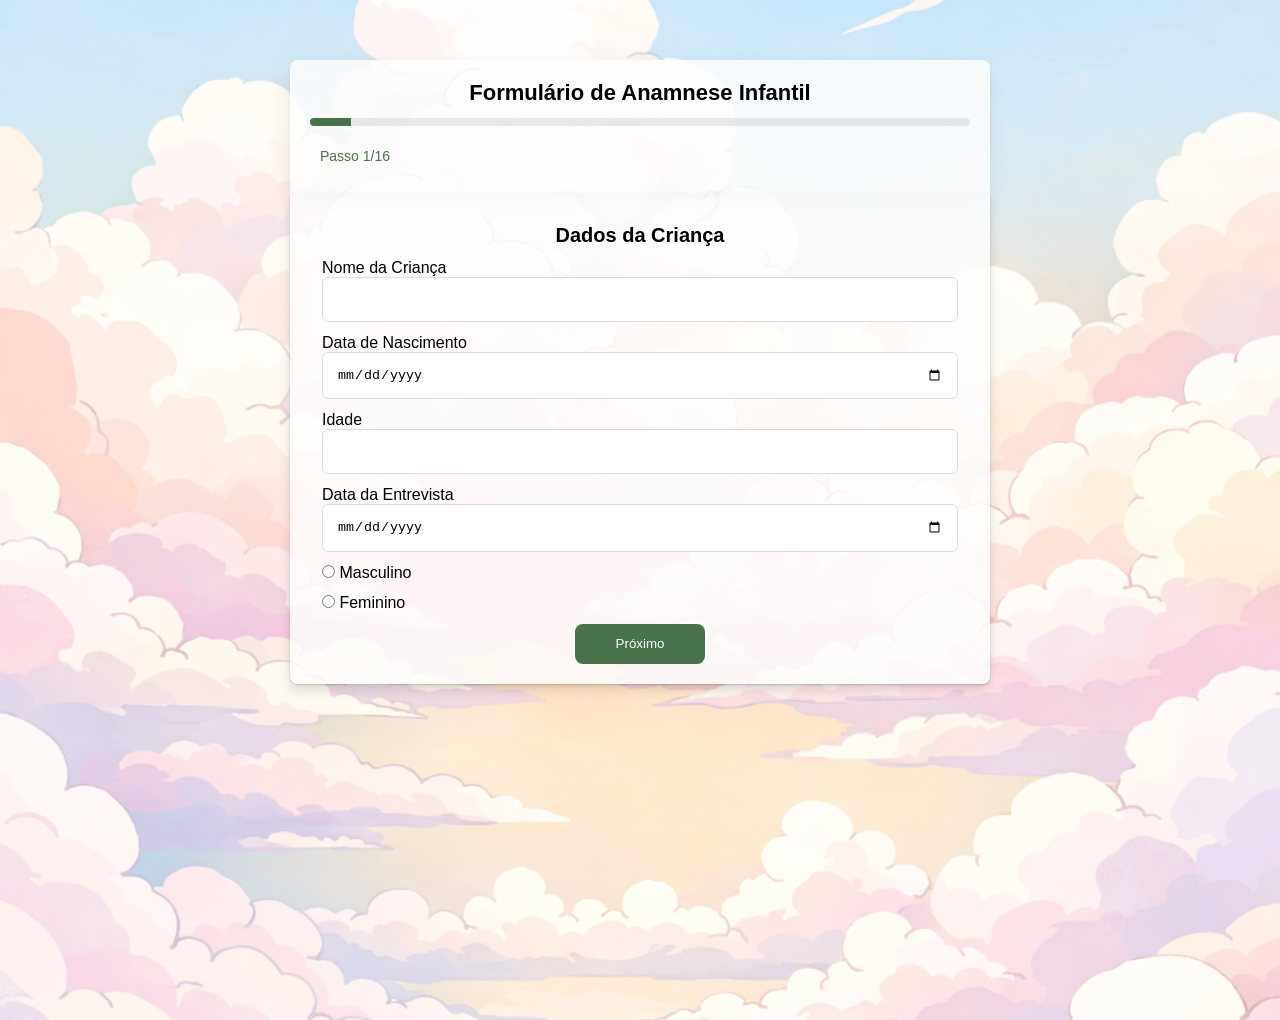
==== index.html @ d4c836ad "Organização conteudo" ====
<!DOCTYPE html>
<html lang="pt-br">
<head>
  <meta charset="UTF-8">
  <meta name="viewport" content="width=device-width, initial-scale=1.0">
  <title>Ficha de Anamnese Infantil</title>
  <link rel="stylesheet" href="style.css">
</head>
<body>

  <main>
      <div class="container-progress">  
        <h1>Formulário de Anamnese Infantil</h1>
        <div class="progress-bar">
          <div class="progress" id="progress"></div>
        </div>

        <p class="progress-text">
          Passo <span id="stepNumber">1</span>/16
        </p>

      </div>

    <form id="formulario" action="" method="post">
      <fieldset class="step active">

        <h2>Dados da Criança</h2>

        <label for="nome_crianca"> Nome da Criança <input type="text" id="nome_crianca" name="nome_crianca" required></label>
        
        <label for="data_nascimento">Data de Nascimento <input type="date" id="data_nascimento" name="data_nascimento" required></label>

        <label for="idade">Idade <input type="number" id="idade" name="idade" min="0" required></label> 
        
        <label for="data_entrevista">Data da Entrevista
        <input type="date" id="data_entrevista" name="data_entrevista">
        </label>

        <label for="masculino"><input type="radio" name="sexo_crianca" id="masculino" value="masculino" required> Masculino</label>

        <label for="feminino"><input type="radio" name="sexo_crianca" id="feminino" value="feminino" required> Feminino</label>

        <div class="buttons step1">
          <button type="button" class="proximo">Próximo</button>
        </div>
       
      </fieldset>

      <fieldset class="step">
        <h2>Dados da Escola</h2>

        <label for="escola">Nome da Escola
        <input type="text" id="escola" name="escola">
        </label>

        <p>Tipo de Escola</p>

        <label for="particular"><input type="radio" id="particular" name="tipo_escola" value="particular"> Particular</label>

        <label for="estadual"><input type="radio" id="estadual" name="tipo_escola" value="estadual"> Estadual</label>

        <label for="municipal"><input type="radio" id="municipal" name="tipo_escola" value="municipal"> Municipal</label>

        <div class="button-step">
          <button type="button" class="voltar">Voltar</button>
          <button type="button" class="proximo">Próximo</button>
        </div>
      </fieldset>

      <fieldset class="step">
        <h2>Dados dos Pais</h2>
        <div class="dados-pais">
          <label for="nome_pai">Nome do Pai
          <input type="text" id="nome_pai" name="nome_pai">
          </label>
          <label for="idade_pai">Idade
          <input type="text" id="idade_pai" name="idade_pai" min="0">
          </label>
          <label for="profissao_pai">Profissão
          <input type="text" id="profissao_pai" name="profissao_pai">
          </label>
        </div >

        <div class="dados-pais">
          <label for="nome_mae">Nome da Mãe
          <input type="text" id="nome_mae" name="nome_mae">
          </label>
          <label for="idade_mae">Idade
          <input type="text" id="idade_mae" name="idade_mae" min="0">
          </label>
          <label for="profissao_mae">Profissão
          <input type="text" id="profissao_mae" name="profissao_mae">
          </label>
        </div> 

        <div class="button-step">
            <button type="button" class="voltar">Voltar</button>
            <button type="button" class="proximo">Próximo</button>
          </div>
      </fieldset>

       <fieldset class="step">
        <h2>Sobre a Criança</h2>
        <p>A criança é?</p>

        <label for="filho_unico"><input type="radio" id="filho_unico" name="crianca" value="filho_unico"> Filho Único </label>

        <label for="primogenito"><input type="radio" id="primogenito" name="crianca" value="primogenito"> Primogênito o</label>

        <label for="segundo_filho"><input type="radio" id="segundo_filho" name="crianca" value="segundo_filho"> 2° Filho</label>

        <label for="terceiro_filho"><input type="radio" id="terceiro_filho" name="crianca" value="terceiro_filho"> 3° Filho</label>

        <label for="gemeo"><input type="radio" name="crianca" id="gemeo" value="gemeo"> Gêmeos</label>

        <p>É Adotado(a)?</p>

        <label for="sim"><input type="radio" id="sim" name="adotado" data-target="sabe_sobre_adocao" value="sim"> Sim</label>  

        <label for="nao"><input type="radio" id="nao" name="adotado"value="nao"> Não</label>

        <div class="ocultar" id="sabe_sobre_adocao">
          <p>A criança sabe sobre a adoção?</p>
          <label><input type="radio" name="sabe_adocao" value="sim"> Sim</label><label><input type="radio" name="sabe_adocao" value="nao"> Não</label>
        </div>

        <p>Possui Irmãos?</p>

        <label for="psim"><input type="radio" id="psim" name="irmaos" value="sim" data-target="detalhes_irmaos"> Sim</label>

        <label for="pnao"><input type="radio" id="pnao" name="irmaos" value="nao"> Não</label>

        <div class="ocultar" id="detalhes_irmaos">
          <p>Dados Irmãos:</p>
          <label> Nome<input type="text" name="nome_irmao"></label>
          <label> Idade<input type="text" name="idade_irmao"></label>
          <label> Escola<input type="text" name="escola_irmao"></label>
          <label> Série<input type="text" name="serie_irmao"></label>

          <label> 
          <p>O irmão(ã) possui dificuldade escolar?</p>            
          <input type="radio" name="dificuldade_escolar_irmao" value="sim"> Sim</label>
          <label><input type="radio" name="dificuldade_escolar_irmao" value="nao"> Não</label>
        </div>

        <p>A Criança mora com quem?</p>
          <label for="so_mae"><input type="radio" name="moradia" id="so_mae" value="so_mae"> Só a mãe</label>
          <label for="so_pai"><input type="radio" name="moradia" id="so_pai" value="so_pai"> Só o pai</label>
          <label for="com_pais"><input type="radio" name="moradia" id="com_pais" value="com_pais"> Com os pais</label>
          <label for="com_avos"><input type="radio" name="moradia" id="com_avos" value="com_avos"> Com avós</label>
          <label for="com_tios"><input type="radio" name="moradia" id="com_tios" value="com-tios"> Com os tios</label>
          <label for="com_outros"><input type="radio" name="moradia" id="com_outros" value="outros"> Outros</label>

          <div class="button-step">
            <button type="button" class="voltar">Voltar</button>
            <button type="button" class="proximo">Próximo</button>
          </div>
       </fieldset>

       <fieldset class="step">
        <h2>Antecedentes Familiares de Doenças Neurológicas e Psiquiátricas</h2>

        <p>Deficiência Mental?</p>
          <label for="mental_sim"><input type="radio" id="mental_sim" name="mental" value="sim" data-target="deficiencia_mental"> Sim</label>

          <label for="mental_nao"><input type="radio" id="mental_nao" name="mental" value="nao"> Não</label>

        <div id="deficiencia_mental" class="ocultar">
          <label> Qual o grau de parentesco?<input type="text" name="descricao_grau_parentesco_mental"></label>

          <label> Essa pessoa reside com a família e qual o contato da criança com este parente?<input type="text" name="descricao_contato_parente_mental"></label>
        </div>

        <p>Doenças Psiquiátricas</p>
          <label for="psique_sim"><input type="radio" id="psique_sim" name="psique" value="sim" data-target="doenca_psiquiatrica"> Sim</label>

          <label for="psique_nao"><input type="radio" id="psique_nao" name="psique" value="nao"> Não</label>

         <div id="doenca_psiquiatrica" class="ocultar">
          <label> Qual o grau de parentesco?<input type="text" name="descricao_grau_parentesco_psiqui"></label>

          <label> Essa pessoa reside com a família e qual o contato da criança com este parente?<input type="text" name="descricao_contato_parente_psiqui"></label>
        </div>

        <p>Doença Neurológica</p>
          <label for="neuro_sim"><input type="radio" id="neuro_sim" name="neuro" value="sim" data-target="doenca_neuro"> Sim</label>

          <label for="neuro_nao"><input type="radio" id="neuro_nao" name="neuro" value="nao"> Não</label>

         <div id="doenca_neuro" class="ocultar">
          <label> Qual o grau de parentesco?<input type="text" name="descricao_grau_parentesco_neuro"></label>

          <label> Essa pessoa reside com a família e qual o contato da criança com este parente?<input type="text" name="descricao_contato_parente_neuro"></label>
        </div>

        <label> Queixas principais:<textarea class="observacoes" name="queixas_principais"></textarea></label>

        <label> Outras queixas:<textarea class="observacoes" name="queixas_secundarias"></textarea></label>

        <div class="button-step">
          <button type="button" class="voltar">Voltar</button>
          <button type="button" class="proximo">Próximo</button>
        </div>
       </fieldset>

       <fieldset class="step">
        <h2>Motivo da Consulta e Encaminhamento</h2>

        <p>Quem percebeu ou identificou o problema?</p>
        <label for="identificar_mae"><input type="radio" name="identificar" id="identificar_mae" value="mae"> A mãe</label>

        <label for="identificar_pai"><input type="radio" name="identificar" id="identificar_pai" value="pai"> O pai</label>

        <label for="identificar_pais"><input type="radio" name="identificar" id="identificar_pais" value="pais"> Os pais</label>

        <label for="identificar_escola"><input type="radio" name="identificar" id="identificar_escola" value="escola"> Escola</label>

        <label for="identificar_professora"><input type="radio" name="identificar" id="identificar_professora" value="professora"> Professora</label>

        <label for="identificar_outros"><input type="radio" name="identificar" id="identificar_outros" value="outros" data-target="identificar_problema"> Outros</label>

        <div id="identificar_problema" class="ocultar">
          <label> Quem foi essa pessoa?<input type="text" name="descricao_outros_identificou"></label>
        </div>

        <p>Quem encaminhou a criança?</p>
        <label for="encaminhar_mae"><input type="radio" name="encaminhar" id="encaminhar_mae" value="mae"> A mãe</label>

        <label for="encaminhar_pai"><input type="radio" name="encaminhar" id="encaminhar_pai" value="encaminhar_pai"> O pai</label>

        <label for="encaminhar_pais"><input type="radio" name="encaminhar" id="encaminhar_pais" value="encaminhar_pais"> Os pais</label>

        <label for="encaminhar_escola"><input type="radio" name="encaminhar" id="encaminhar_escola" value="encaminhar_escola"> Escola</label>

        <label for="encaminhar_professora"><input type="radio" name="encaminhar" id="encaminhar_professora" value="professora"> Professora</label>

        <label for="encaminhar_outros"><input type="radio" name="encaminhar" id="encaminhar_outros" value="outros" data-target="encaminhar_problema"> Outros</label>

        <div id="encaminhar_problema" class="ocultar">
          <label> Quem foi essa pessoa?<input type="text" name="descricao_outros_encaminhar"></label>
        </div>

        <label for="queixas">Descreva as queixas: <textarea class="observacoes" name="queixas" id="queixas"></textarea></label>

        <div class="button-step">
          <button type="button" class="voltar">Voltar</button>
          <button type="button" class="proximo">Próximo</button>
        </div>
        
       </fieldset>

       <fieldset class="step">
        <h2>Histórico Gestacional e Perinatal</h2>
        <p>A Gestação foi?</p>
        <label for="planejada"><input type="radio" name="gestacao" id="planejada" value="planejada"> Planejada</label>

        <label for="indesejada"><input type="radio" name="gestacao" id="indesejada" value="indesejada" data-target="problema_gestacao_indesejada"> Indesejada</label>

        <div id="problema_gestacao_indesejada" class="ocultar">
          <label> Especifique:<input type="text" name="descricao_problema_mental"></label>
        </div>

        <label for="intercorrencia"><input type="radio" name="gestacao" id="intercorrencia" value="intercorrencia"> Sem Intercorrência</label>

        <label for="ordem_fisica"><input type="radio" name="gestacao" id="ordem_fisica" value="ordem_fisica" data-target="problema_gestacao_ordem_fisica"> Problemas de Ordem Física</label>

        <div id="problema_gestacao_ordem_fisica" class="ocultar">
          <label> Especifique:<input type="text" name="descricao_problema_fisica"></label>
        </div>

        <label for="ordem_mental"><input type="radio" name="gestacao" id="ordem_mental" value="ordem_mental" data-target="problema_gestacao_ordem_mental"> Problemas de Ordem Mental</label>

        <div id="problema_gestacao_ordem_mental" class="ocultar">
          <label> Especifique:<input type="text" name="descricao_problema_mental"></label>
        </div>


        <p>Como foi a saúde da mãe durante a gestação?</p>
        <label for="saude_boa"><input type="radio" name="saude_mae" id="saude_boa" value="boa"> Boa</label>

        <label for="saude_regular"><input type="radio" name="saude_mae" id="saude_regular" value="regular"> Regular com Problemas Comuns</label>

        <label for="saude_pessima"><input type="radio" name="saude_mae" id="saude_pessima" value="pessima"> Péssima</label>

        <label for="observacao_gestacao">Fale sobre:</label>
        <textarea name="observacao_gestacao" id="observacao_gestacao"></textarea>
        

        <label for="medicacoes_gestacao">Medicações e exames feitos na gravidez:</label>
        <textarea name="medicacoes_gestacao" id="medicacoes_gestacao"></textarea>

        <p>Nascimento:</p>
        <label for="atermo"><input type="radio" name="tipo_nascimento" id="atermo" value="atermo"> A Termo</label>

        <label for="prematuro"><input type="radio" name="tipo_nascimento" id="prematuro" value="prematuro"> Prematuro</label>

        <label for="meses">Quantos meses de gestação?
        <input type="text" name="meses" id="meses">
        </label>
        
        <p>Como foi o Parto?</p>
        <label for="parto_cesaria"><input type="radio" name="parto" id="parto_cesaria" value="cesaria"> Cesária</label>

        <label for="parto_normal"><input type="radio" name="parto" id="parto_normal" value="normal"> Normal</label>

        <label for="parto_prematuro"><input type="radio" name="parto" id="parto_prematuro" value="prematuro"> Prematuro</label>

        <p> O parto teve intercorrências?</p>
        <label><input type="radio" name="intercorrencia_parto" value="sim" data-target="descricao_intercorrencia"> Sim</label>
        <label><input type="radio" name="intercorrencia_parto" value="nao"> Não</label>

        <div id="descricao_intercorrencia" class="ocultar">
          <label for="detalhe">Explique:</label>
          <textarea id="detalhe"></textarea>
        </div>

        <div class="button-step">
          <button type="button" class="voltar">Voltar</button>
          <button type="button" class="proximo">Próximo</button>
        </div>
       </fieldset>

       <fieldset class="step">
        <h2>Desenvolvimento da Linguagem e Psicomotor</h2>
        <p>Com que idade a criança falou às:</p>
        <label for="palavras">Primeiras palavras:
        <input type="text" name="palvras" id="palavras">
        </label>

        <label for="frases">Primeiras frases:
        <input type="text" name="frases" id="frases">
        </label>

        <p>Teve dificuldades na aquisição da fala?</p>

        <label for="fala_sim"><input type="radio" name="dificuldae_fala" id="fala_sim" value="sim" data-target="descricao_dificuldade_fala"> Sim</label>

        <label for="fala_nao"><input type="radio" name="dificuldae_fala" id="fala_nao" value="nao"> Não</label>

        <div id="descricao_dificuldade_fala" class="ocultar">
          <label for="trocas_palavras">Quais foram as trocas?</label>
          <textarea name="trocas_palavras" id="trocas_palavras"></textarea>
        </div>

        <p>Com que idade a criança:</p>

        <label for="engatinhou">Engatinhou:
        <input type="text" name="engatinhou" id="engatinhou">
        </label>

        <label for="andou"> Andou:
        <input type="text" name="andou" id="andou">
        </label>

        <label for="bicicleta"> Andou de bicicleta:
        <input type="text" name="bicicleta" id="bicicleta">
        </label>

        <h2>Controle Urinário Noturno</h2>
        <label>Com que idade a criança teve controle da enurese(urinar na roupa/cama)? <input type="text" name="idade_controle_enurese" id="idade_controle_enurese"></label>

        <p>A criança já permaneceu seca durante a noite por 6 meses consecutivos?</p>
        <label>
          <input type="radio" name="controle_noturno" value="sim"> Sim
        </label>

        <label>
          <input type="radio" name="controle_noturno" value="nao"> Não
        </label>

        <h2>Classificação do quadro</h2>
        <label for="enurese_primaria"><input type="radio" name="enurese" id="enurese_primaria" value="enurese_primaria"> Enurese primária (nunca houve controle noturno prolongado)
       
        </label>

        <label for="enurese_secundaria">
        <input type="radio" name="enurese" id="enurese_secundaria" data-target="fatores_associados" id="enurese_secundaria"> Enurese secundária (houve controle por pelo menos 6 meses e voltou a ocorrer)
        </label>

        <div id="fatores_associados" class="ocultar">
          <label for="motivo_enurese">Houve algum evento ou mudança significativa antes do início do quadro?</label>
          <textarea id="motivo_enurese" name="motivo_enurese"></textarea>
        </div>

         <h2>Controle Intestinal</h2>
        <label>Com que idade a criança teve controle da encoprese(sujar a roupa com fezes)? <input type="text" name="idade_controle_enurese" id="idade_controle_enurese"></label>

        <p>A criança já manteve controle intestinal por 6 meses consecutivos?</p>
        <label>
          <input type="radio" name="controle_encoprese" value="sim"> Sim
        </label>

        <label>
          <input type="radio" name="controle_encoprese" value="nao"> Não
        </label>

        <h2>Classificação do quadro</h2>
        <label for="encoprese_primaria"><input type="radio" name="encoprese" id="encoprese_primaria" value="encoprese_primaria"> Encoprese primária (nunca houve controle noturno prolongado)
       
        </label>

        <label for="encoprese_secundaria">
        <input type="radio" name="encoprese" id="encoprese_secundaria" data-target="fatores_associados_encoprese" value="encoprese_secundaria"> Encoprese secundária (houve controle por pelo menos 6 meses e voltou a ocorrer)
        </label>

        <div id="fatores_associados_encoprese" class="ocultar">
          <label for="motivo_encoprese">Houve algum evento ou mudança significativa antes do início do quadro?</label>
          <textarea id="motivo_encoprese" name="motivo_encoprese"></textarea>
        </div>


        <p>Qual mão usa para comer?</p>
        <label for="direita"><input type="radio" name="mao_comer" value="direita" id="direita"> Direita</label>
        <label for="esquerda"><input type="radio" name="mao_comer" value="esquerda" id="esquerda"> Esquerda</label>

        <p>Qual pé utiliza para chutar?</p>
        <label for="pe_direito"><input type="radio" name="pe_chutar" value="pe_direito" id="pe_direito"> Direito</label>
        <label for="pe_esquerdo"><input type="radio" name="pe_chutar" value="pe_esquerdo" id="pe_esquerdo"> Esquerdo</label>

        <p>Se veste sozinho?</p>
        <label for="vestir_sim"><input type="radio" id="vestir_sim" name="vestir" value="sim"> Sim</label>

        <label for="vestir_nao"><input type="radio" id="vestir_nao" name="vestir" value="nao" data-target="dificuldade_vestir"> Não</label>

        <div id="dificuldade_vestir" class="ocultar">
          <label for="motivo_vestir">Explique:</label>
          <textarea name="motivo_vestir" id="motivo_vestir"></textarea>
        </div>

        <p>Toma banho sozinho?</p>

        <label for="banho_sim"><input type="radio" name="banho" id="banho_sim" value="sim"> Sim</label>

        <label for="banho_nao"><input type="radio" name="banho" id="banho_nao" value="nao" data-target="tomar_banho"> Não</label>

         <div id="tomar_banho" class="ocultar">
          <label for="descricao_ajuda_banho">Explique:</label>
          <textarea name="descricao_ajuda_banho" id="descricao_ajuda_banho"></textarea>
        </div>

        <p>Quando se fere pede ajuda?</p>

        <label for="ferimento_sim"><input type="radio" name="ferimento" id="ferimento_sim" value="sim"> Sim</label>

        <label for="ferimento_nao"><input type="radio" name="ferimento" id="ferimento_nao" value="nao" data-target="fere_pede_ajuda"> Não</label>

         <div id="fere_pede_ajuda" class="ocultar">
          <label for="descricao_ajuda_ferimento">Explique:</label>
          <textarea name="descricao_ajuda_ferimento" id="descricao_ajuda_ferimento"></textarea>
        </div>
      
        <p>Quando está com fome pede ajuda?</p>

        <label for="fome_sim"><input type="radio" name="fome" id="fome_sim" value="sim"> Sim</label>

        <label for="fome_nao"><input type="radio" name="fome" id="fome_nao" value="nao" data-target="fome_pede_ajuda"> Não</label>

        <div id="fome_pede_ajuda" class="ocultar">
          <label for="descricao_ajuda_comer">Explique:</label>
          <textarea name="descricao_ajuda_comer" id="descricao_ajuda_comer"></textarea>
        </div>

        <p>Quando quer algo pede ajuda?</p>

        <label for="ajuda_sim"><input type="radio" name="ajuda" id="ajuda_sim" value="sim"> Sim</label>

        <label for="ajuda_nao"><input type="radio" name="ajuda" id="ajuda_nao" value="nao" data-target="pede_ajuda_algo"> Não</label>

        <div id="pede_ajuda_algo" class="ocultar">
          <label for="descricao_ajuda_algo">Explique:</label>
          <textarea name="descricao_ajuda_algo" id="descricao_ajuda_algo"></textarea>
        </div>

        <div class="button-step">
            <button type="button" class="voltar">Voltar</button>
            <button type="button" class="proximo">Próximo</button>
          </div>
        </fieldset>

        <fieldset class="step">
        <h2>Hábitos alimentares</h2>
        <p>A criança tem horários  para se alimentar</p>
        <label for="hora_sim"><input type="radio" name="hora_alimentar" id="hora_sim" value="sim"> Sim</label>

        <label for="hora_nao"><input type="radio" name="hora_alimentar" id="hora_nao" value="nao"> Não</label>
        
        <p>A criança respeita os horários ?</p>
        <label for="respeita_sim"><input type="radio" name="respeita_hora" id="respeita_sim" value="sim"> Sim</label>

        <label for="respeita_nao"><input type="radio" name="respeita_hora" id="respeita_nao" value="nao"> Não</label>

        <p>A criança faz as refeições  junto com outros familiares?</p>
        <label for="junto_sim"><input type="radio" name="junto_familia" id="junto_sim" value="sim"> Sim</label>

        <label for="junto__nao"><input type="radio" name="junto_familia" id="junto__nao" value="nao"> Não</label>

        <p>A criança recusa-se a comer?</p>
        <label for="comer_sim"><input type="radio" name="comer" id="comer_sim" value="sim"> Sim</label>

        <label for="comer_nao"><input type="radio" name="comer" id="comer_nao" value="nao"> Não</label>

        <p>Como é a alimentação da criança?</p>
        <label><input type="radio" name="alimentacao_crianca" value="otima"> Ótima, come bem</label>
        <label><input type="radio" name="alimentacao_crianca" value="boa"> Boa</label>
        <label><input type="radio" name="alimentacao_crianca" value="regular"> Regular</label>
        <label><input type="radio" name="alimentacao_crianca" value="pessima"> Péssima</label>

        <p>Quem oferece a comida à criança?</p>
        <label for="oferece_mae"><input type="radio" name="oferece_comida" id="oferece_mae" value="mae"> Mãe</label>

        <label for="oferece_pai"><input type="radio" name="oferece_comida" id="oferece_pai" value="pai"> Pai</label>

        <label for="oferece_irmao"><input type="radio" name="oferece_comida" id="oferece_irmao" value="irmao"> Irmão</label>

        <label for="ofere_outros"><input type="radio" name="oferece_comida" id="ofere_outros" value="outros"> Outros</label>

        <div id="preferencias_alimentares">
          <label for="preferencias">Quais são suas preferêcias alimentares:</label>
          <textarea class="observacoes" name="preferencias" id="preferencias"></textarea>
        </div>

        <p>A criança está com dificuldades em relação ao peso?</p>

        <label for="peso_sim"><input type="radio" name="peso" id="peso_sim" value="sim" data-target="peso_carcteristicas"> Sim</label>

        <label for="peso_nao"><input type="radio" name="peso" id="peso_nao" value="nao"> Não</label>

        <div id="peso_carcteristicas" class="ocultar">
          <label for="caracteristicas">Diga se o peso está acima  ou abaixo:</label>
          <textarea name="caracteristicas" id="caracteristicas"></textarea>
        </div>

        <div class="button-step">
          <button type="button" class="voltar">Voltar</button>
          <button type="button" class="proximo">Próximo</button>
        </div>
        </fieldset>

        <fieldset class="step">
          <h2>Sono da Criança</h2>
            <p>A criança dorme sozinha?</p>
            <label for="dorme_sim"><input type="radio" name="dorme" id="dorme_sim" value="sim"> Sim</label>

            <label for="dorme_nao"><input type="radio" name="dorme" id="dorme_nao" value="nao"> Não</label>

            <label for="dorme_irmaos"><input type="radio" name="dorme" id="dorme_irmaos" value="irmaos"> Com irmãos</label>

            <label for="dorme_pais"><input type="radio" name="dorme" id="dorme_pais" value="pais"> Com os pais</label>

            <label for="dorme_mae"><input type="radio" name="dorme" id="dorme_mae" value="mae"> Com a mãe</label>

            <label for="dorme_outros"><input type="radio" name="dorme" id="dorme_outros" value="outros" data-target="dorme_com_outros"> Com outros</label>

            <div id="dorme_com_outros" class="ocultar">
              <label for="dorme_outro">Com quem?<input type="text" name="dorme_outro" id="dorme_outro"></input></label>
              
            </div>

            <p>A criança tem o próprio quarto?</p>
            <label for="quarto_sim"><input type="radio" name="quarto" id="quarto_sim" value="sim"> Sim</label>

            <label for="quarto_nao"><input type="radio" name="quarto" id="quarto_nao" value="nao"> Não</label>

            <p>Dorme com outros irmãos?</p>
            
            <label for="irmao_sim"><input type="radio" name="dorme_com_irmao" id="irmao_sim" value="sim"> Sim</label>

            <label for="irmao_nao"><input type="radio" name="dorme_com_irmao" id="irmao_nao" value="nao"> Não</label>

            <p>A criança se levanta durante a noite e vai para o quarto dos pais?</p>
            <label for="dorme_pais_sim"><input type="radio" name="dorme_pais" id="dorme_pais_sim" value="sim" data-target="descriacao_mudanca_quarto"> Sim</label>

            <label for="dorme_pais_nao"><input type="radio" name="dorme_pais" id="dorme_pais_nao" value="nao"> Não</label>

            <div id="descriacao_mudanca_quarto" class="ocultar">
              <label for="atitude_pais"> Qual a atitude dos pais?</label>
              <textarea name="atitude_pais" id="atitude_pais"></textarea>
            </div>

            <p>A criança tem pesadelos?</p>
            <label for="pesadelo_sim"><input type="radio" name="pesadelo" id="pesadelo_sim" value="sim" data-target="descricao_pesadelos"> Sim</label>

            <label for="pesadelo_nao"><input type="radio" name="pesadelo" id="pesadelo_nao" value="nao"> Não</label>

            <div id="descrica_pesadelos" class="ocultar">
            <label for="pesadelo"> Qual a atitude dos pais?</label>
            <textarea name="pesadelo" id="pesadelo"></textarea>
            </div>

        
            <div id="descricao_pesadelos" class="ocultar">
              <p>Qual a frequência que tem pesadelos?</p>

              <label for="frequencia_as_vezes"><input type="radio" name="frequencia" id="frequencia_as_vezes" value="sim"> As vezes</label>

              <label for="frequencia_sempre"><input type="radio" name="frequencia" id="frequencia_sempre" value="nao"> Frequentemente</label>

              <div>
                <label for="atitude_freque"> Qual a atitude dos pais?</label>
                <textarea name="atitude_freque" id="atitude_freque"></textarea>
              </div>

              <div>
                <label for="tema"> Qual o tema mais frequente do pesadelo?</label>
                <textarea name="tema" id="tema"></textarea>
              </div>
            </div>

            <p>Qual a qualidade de sono da criança?</p>
            <label for="qualidade_sono_pessimo"><input type="radio" name="qualidade_sono" id="qualidade_sono_pessimo" value="pessimo"> Péssimo</label>

            <label for="qualidade_sono_regular"><input type="radio" name="qualidade_sono" id="qualidade_sono_regular" value="regular"> Regular</label>

            <label for="qualidade_sono_bom"><input type="radio" name="qualidade_sono" id="qualidade_sono_bom" value="bom"> Bom</label>

            <label for="qualidade_sono_otimo"><input type="radio" name="qualidade_sono" id="qualidade_sono_otimo" value="otimo"> Ótimo</label>

            <p>Selecione as características que melhor descrevem o sono da criança:</p>
            <label for="acorda_olheiras"><input type="checkbox" name="descricao_sono_crianca[]" id="acorda_olheiras"> Acorda com olheiras, irritada, não quer levantar</label>

            <label for="dificuldade_sono"><input type="checkbox" name="descricao_sono_crianca[]" id="dificuldade_sono"> Tem dificuldade para conciliar sono</label>

            <label for="sono_regular"><input type="checkbox" name="descricao_sono_crianca[]" id="sono_regular"> Regular, dorme rapidamente, mas levanta-se ou agita-se muito rápido durante a noite</label>

            <label for="dificuldade_conciliar_sono"><input type="checkbox" name="descricao_sono_crianca[]" id="dificuldade_conciliar_sono"> Tem dificuldade para conciliar sono, mas depois dorme rapidamente</label>

            <label for="facilidade_sono"><input type="checkbox" name="descricao_sono_crianca[]" id="facilidade_sono"> Dorme sempre pesadamente</label>

            <div class="button-step">
              <button type="button" class="voltar">Voltar</button>
              <button type="button" class="proximo">Próximo</button>
            </div>
        </fieldset>

        <fieldset class="step">
          <h2>Saúde Geral</h2>
          <p>Qual a saúde geral da criança atualmente?</p>
            <label for="saude-atual_otimo"><input type="radio" name="saude-atual" id="saude-atual_otimo" value="otimo"> Ótimo</label>

            <label for="saude-atual_bom"><input type="radio" name="saude-atual" id="saude-atual_bom" value="bom"> Bom</label>

            <label for="saude-atual_regular"><input type="radio" name="saude-atual" id="saude-atual_regular" value="regular"> Regular</label>

            <label for="saude-atual_pessimo"><input type="radio" name="saude-atual" id="saude-atual_pessimo" value="pessimo"> Péssimo</label>             

            <div class="detalhes_doencas">
              <div class="doencas_importantes">
                <label for="doenca_importante_medicamentos">Doença importante registrada e uso de medicamentos:</label>
                <textarea name="doenca_importante_medicamentos" id="doenca_importante_medicamentos"></textarea>
              </div>

               <div class="doencas_importantes">
                 <p>Medicações usadas atualmente?</p>
                 <label for="medicacoes_sim"><input type="radio" name="medicacoes" id="medicacoes_sim" value="sim" data-target="medicacoes_atuais"> Sim</label>
                 <label for="medicacoes_nao"><input type="radio" name="medicacoes" id="medicacoes_nao" value="nao"> Não</label>
                 
                <div id="medicacoes_atuais" class="ocultar">
                  <label for="medicamentos_atuais">Quais?</label>
                  <textarea name="medicamentos_atuais" id="medicamentos_atuais"></textarea></div>
                </div>
                             
                  <label for="doenca_crinca">Como a criança enfrentou os problemas de saúde?
                  <input type="text" name="doenca_crinca" id="doenca_crinca">
                  </label>
    
                  <label for="doenca_pais">Como os pais enfrentaram os problemas de saúde?
                  <input type="text" name="doenca_pais" id="doenca_pais">
                  </label>
               </div>

              <p>Alguma cirurgia importante?</p>              
              <label for="cirurgia_sim"><input type="radio" name="cirurgia" id="cirurgia_sim" value="sim" data-target="descricao_cirurgia"> Sim</label>

              <label for="cirurgia_nao"><input type="radio" name="cirurgia" id="cirurgia_nao" value="nao"> Não</label>

               <div id="descricao_cirurgia" class="ocultar">
                <label for="descricao_cirurgia">Que tipo de cirurgia e com que idade ocorreu?</label>
                <textarea name="descricao_cirurgia" id="descricao_cirurgia"></textarea>
               </div>

              <p>Já teve convulsões?</p>
              <label for="convulsoes_sim"><input type="radio" name="convulsoes" id="convulsoes_sim" value="sim" data-target="detalhes_convulsao"> Sim</label>

              <label for="convulsoes_nao"><input type="radio" name="convulsoes" id="convulsoes_nao" value="nao"> Não</label>
             
              <div id="detalhes_convulsao" class="ocultar">
                <label for="descricao_convulsao">Quando?</label>
                <textarea name="descricao_convulsao" id="descricao_convulsao"></textarea>
              </div>

              <p>Já teve desmaios?</p>           
              <label for="desmaios_sim"> <input type="radio" name="desmaios" id="desmaios_sim" value="sim" data-target="detalhes_desmaio"> Sim</label>

              
              <label for="desmaios_nao"><input type="radio" name="desmaios" id="desmaios_nao" value="nao"> Não</label>
              
              <div id="detalhes_desmaio" class="ocultar">
                <label for="descricao_desmaio">Quando?</label>
                <textarea name="descricao_desmaio" id="descricao_desmaio"></textarea>
              </div>
             
              <p>Já ficou em coma por algum motivo?</p>
              <label for="ficar_coma_sim"><input type="radio" name="ficar_coma" id="ficar_coma_sim" value="sim" data-target="detalhes_coma"> Sim</label>

              
              <label for="ficar_coma_nao"><input type="radio" name="ficar_coma" id="ficar_coma_nao" value="nao"> Não</label>
              
              <div id="detalhes_coma" class="ocultar">
                <label for="descricao_coma">Quando e quanto tempo?</label>
                <textarea name="descricao_coma" id="descricao_coma"></textarea>
              </div>

              <div class="button-step">
                <button type="button" class="voltar">Voltar</button>
                <button type="button" class="proximo">Próximo</button>
              </div>
        </fieldset>

        <fieldset class="step">
          <h2>Quais tipos de tratamento de que a criança já necessitou ou necessita?</h2>

          <p>Fonoaudiologia?</p>
          <label><input type="radio" name="fonaudiologa" value="sim" data-target="detalhes_fono"> Sim</label>

          <label><input type="radio" name="fonaudiologa" value="nao"> Não</label>

          <div id="detalhes_fono" class="ocultar">
            <label for="motivo_fono">Qual motivo?
            <input type="text" name="motivo_fono">
            </label>

            <label for="tratamento_fono">Quanto tempo de tratamento?
            <input type="text" name="tratamento_fono">
            </label>

            <label for="nome_fono">Qual o nome da profissional?
            <input type="text" name="nome_fono" id="nome_fono">
            </label>

            <p>Houve melhora?</p>
            <label><input type="radio" name="melhora_fono" value="sim"> Sim</label>

           <label><input type="radio" name="melhora_fono" value="nao"> Não</label>

            <label><input type="radio" name="melhora_fono" value="regular"> Regular</label>
          </div>

          <p>Terapia ocupacional??</p>
          <label><input type="radio" name="terapia_ocupa" value="sim" data-target="detalhes_terapeuta_ocupacional"> Sim</label>

          <label><input type="radio" name="terapia_ocupa" value="nao"> Não</label>

          <div id="detalhes_terapeuta_ocupacional" class="ocultar">
            <label for="motivo_terapeuta_ocupacional">Qual motivo?
            <input type="text" name="motivo_terapeuta_ocupacional">
            </label>

            <label for="tratamento_terapeuta_ocupacional">Quanto tempo de tratamento?
            <input type="text" name="tratamento_terapeuta_ocupacional">
            </label>

            <label for="nome_terapeuta_ocupacional">Qual o nome da profissional?
            <input type="text" name="nome_terapeuta_ocupacional">
            </label>

            <p>Houve melhora?</p>
            <label><input type="radio" name="melhora_terapeuta_ocupacional" value="sim"> Sim</label>

           <label><input type="radio" name="melhora_terapeuta_ocupacional" value="nao"> Não</label>

            <label><input type="radio" name="melhora_terapeuta_ocupacional" value="regular"> Regular</label>
          </div>

          <p>Fisioterapia?</p>
          <label><input type="radio" name="fisioterapia" value="sim" data-target="detalhes_fisio"> Sim</label>

          <label><input type="radio" name="fisioterapia" value="nao"> Não</label>

          <div id="detalhes_fisio" class="ocultar">
            <label>Qual motivo?
            <input type="text" name="motivo_fisio">
            </label>

            <label>Quanto tempo de tratamento?
            <input type="text" name="tratamento_fisio">
            </label>

            <label>Qual o nome da profissional?
            <input type="text" name="nome_fisio">
            </label>

            <p>Houve melhora?</p>
            <label><input type="radio" name="melhora_fisio"> Sim</label>

           <label><input type="radio" name="melhora_fisio"> Não</label>

            <label><input type="radio" name="melhora_fisio"> Regular</label>
          </div>

          <p>Psicoterapia?</p>
          <label for="psicoterapia_sim"><input type="radio" name="psicoterapia" id="psicoterapia_sim" value="sim" data-target="detalhes_psico"> Sim</label>

          <label for="psicoterapia_nao"><input type="radio" name="psicoterapia" id="psicoterapia_nao" value="nao"> Não</label>

          <div id="detalhes_psico" class="ocultar">
            <label for="motivo_psico">Qual motivo?
            <input type="text" name="motivo_psico" id="motivo_psico">
            </label>

            <label for="tratamento_psico">Quanto tempo de tratamento?
            <input type="text" name="tratamento_psico" id="tratamento_psico">
            </label>

            <label for="nome_psico">Qual o nome da profissional?
            <input type="text" name="nome_psico" id="nome_psico">
            </label>

            <p>Houve melhora?</p>
            <label for="melhora_psico_sim"><input type="radio" name="melhora_psico" id="melhora_psico_sim"> Sim</label>

           <label for="melhora_psico_nao"><input type="radio" name="melhora_psico" id="melhora_psico_nao"> Não</label>

            <label for="melhora_psico_regular"><input type="radio" name="melhora_psico" id="melhora_psico_regular"> Regular</label>
          </div>

          <p>Psicopedagoga?</p>
          <label for="psicopedagoga_sim"><input type="radio" name="psicopedagoga" id="psicopedagoga_sim" value="sim" data-target="detalhes_psico_pedagoga"> Sim</label>

          <label for="psicopedagoga_nao"><input type="radio" name="psicopedagoga" id="psicopedagoga_nao" value="nao"> Não</label>

          <div id="detalhes_psico_pedagoga" class="ocultar">
            <label for="motivo_psico_pedago">Qual motivo?
            <input type="text" name="motivo_psico_pedago" id="motivo_psico_pedago">
            </label>

            <label for="tratamento_psico_pedago">Quanto tempo de tratamento?
            <input type="text" name="tratamento_psico_pedago" id="tratamento_psico_pedago">
            </label>

            <label for="nome_psico_pedago">Qual o nome da profissional?
            <input type="text" name="nome_psico_pedago" id="nome_psico_pedago">
            </label>

            <p>Houve melhora?</p>
            <label for="melhora_psico_pedago_sim"><input type="radio" name="melhora_psico_pedago" id="melhora_psico_pedago_sim"> Sim</label>

           <label for="melhora_psico_pedago_nao"><input type="radio" name="melhora_psico_pedago" id="melhora_psico_pedago_nao"> Não</label>

            <label for="melhora_psico_pedago_regular"><input type="radio" name="melhora_psico_pedago" id="melhora_psico_pedago_regular"> Regular</label>
          </div>

          <p>Psiquiatra?</p>
          <label for="psiquiatra_sim"><input type="radio" name="psiquiatra" id="psiquiatra_sim" value="sim" data-target="detalhes_psiqui"> Sim</label>

          <label for="psiquiatra_nao"><input type="radio" name="psiquiatra" id="psiquiatra_nao" value="nao"> Não</label>

          <div id="detalhes_psiqui" class="ocultar">
            <label for="motivo_psiqui">Qual motivo?
            <input type="text" name="motivo_psiqui" id="motivo_psiqui">
            </label>

            <label for="tratamento_psiqui">Quanto tempo de tratamento?
            <input type="text" name="tratamento_psiqui" id="tratamento_psiqui">
            </label>

            <label for="nome_psiqui">Qual o nome da profissional?
            <input type="text" name="nome_psiqui" id="nome_psiqui">
            </label>

            <p>Houve melhora?</p>
            <label for="melhora_psiqui_sim"><input type="radio" name="melhora_psiqui" id="melhora_psiqui_sim"> Sim</label>

           <label for="melhora_psiqui_nao"><input type="radio" name="melhora_psiqui" id="melhora_psiqui_nao"> Não</label>

            <label for="melhora_psiqui_regular"><input type="radio" name="melhora_psiqui" id="melhora_psiqui_regular"> Regular</label>
          </div>

          <p>Outros?</p>
          <label for="outros_tratamentos_sim"><input type="radio" name="outros_tratamentos" id="outros_tratamentos_sim" value="sim" data-target="detalhes_outros"> Sim</label>

          <label for="outros_tratamentos_nao"><input type="radio" name="outros_tratamentos" id="outros_tratamentos_nao" value="nao"> Não</label>

          <div id="detalhes_outros" class="ocultar">
            <label for="motivo_outros">Qual motivo?
            <input type="text" name="motivo_outros" id="motivo_outros">
            </label>

            <label for="tratamento_outros">Quanto tempo de tratamento?
            <input type="text" name="tratamento_outros" id="tratamento_outros">
            </label>

            <label for="nome_outros">Qual o nome da profissional?
              <input type="text" name="nome_outros" id="nome_outros">
              </label>

            <p>Houve melhora?</p>
            <label for="melhora_outros_sim"><input type="radio" name="melhora_outros" id="melhora_outros_sim"> Sim</label>

           <label for="melhora_outros_nao"><input type="radio" name="melhora_outros" id="melhora_outros_nao"> Não</label>

            <label for="melhora_outros_regular"><input type="radio" name="melhora_outros" id="melhora_outros_regular"> Regular</label>
          </div>

          <div class="button-step">
            <button type="button" class="voltar">Voltar</button>
            <button type="button" class="proximo">Próximo</button>
          </div>
        </fieldset>

        <fieldset class="step">
          <h2>Vida Acadêmica da Criança</h2>
          <P>Com quantos anos a criança iniciou a vida escolar?</P>         
            <label for="1_anos"><input type="radio" name="inicio_escola" id="1_anos" value="1_ano"> 1 ano</label>
            <label for="2_anos"><input type="radio" name="inicio_escola" id="2_anos" value="2_anos"> 2 anos</label>
            <label for="3_anos"><input type="radio" name="inicio_escola" id="3_anos" value="3_anos"> 3 anos</label>
            <label for="4_anos"><input type="radio" name="inicio_escola" id="4_anos" value="4_anos"> 4 anos</label>
            <label for="5_anos"><input type="radio" name="inicio_escola" id="5_anos" value="5_anos"> 5 anos</label>
            <label for="6_anos"><input type="radio" name="inicio_escola" id="6_anos" value="6_anos"> 6 anos</label>
            <label for="7_anos"><input type="radio" name="inicio_escola" id="7_anos" value="7_anos"> 7 anos</label>
            <label for="outra_idade"><input type="radio" name="inicio_escola" id="outra_idade" value="outra_idade"> Outra idade</label>

            <p>A criança cursou?</p>
              <label for="maternal">
                <input type="checkbox" name="series[]" id="maternal" value="maternal" data-target="detalhes_maternal">
                Maternal
              </label>
              </div>

              <div id="detalhes_maternal" class="ocultar">
                <label for="onde_maternal">Qual escola?
                  <input type="text" name="onde_maternal" id="onde_maternal">
                </label>
              </div>

              <label for="jardim_I">
                <input type="checkbox" name="series[]" id="jardim_I" value="jardim_I" data-target="detalhes_jardim_I">
                Jardim I
              </label>

              <div id="detalhes_jardim_I" class="ocultar">
                <label for="onde_jardimI">Qual escola?
                  <input type="text" name="onde_jardimI" id="onde_jardimI">
                </label>
              </div>

              <label for="jardim_II">
                <input type="checkbox" name="series[]" id="jardim_II" value="jardim_II" data-target="detalhes_jardim_II">
                Jardim II
              </label>

              <div id="detalhes_jardim_II" class="ocultar">
                <label for="ondejardimII">Qual escola?
                  <input type="text" name="ondejardimII" id="ondejardimII">
                </label>
              </div>

              <label for="jardim_III">
                <input type="checkbox" name="series[]" id="jardim_III" value="jardim_III" data-target="detalhes_jardim_III">
                Jardim III
              </label>

              <div id="detalhes_jardim_III" class="ocultar">
                <label for="onde_jardimIII">Qual escola?
                  <input type="text" name="onde_jardimIII" id="onde_jardimIII">
                </label>
              </div>

              <label for="pre_escola">
                <input type="checkbox" name="series[]" id="pre_escola" value="pre_escola" data-target="detalhes_pre_escola">
                Pré escola
              </label>

              <div id="detalhes_pre_escola" class="ocultar">
                <label for="onde_preescola">Qual escola?
                  <input type="text" name="onde_preescola" id="onde_preescola">
                </label>
              </div>

              <label for="primeira_serie">
                <input type="checkbox" name="series[]" id="primeira_serie" value="primeira_serie" data-target="detalhes_primeira_serie">
                1ª série
              </label>

              <div id="detalhes_primeira_serie" class="ocultar">
                <label for="onde_primeiraSerie">Qual escola?
                  <input type="text" name="onde_primeiraSerie" id="onde_primeiraSerie">
                </label>
              </div>

              <label for="segunda_serie">
                <input type="checkbox" name="series[]" id="segunda_serie" value="segunda_serie" data-target="detalhes_segunda_serie">
                2ª série
              </label>

              <div id="detalhes_segunda_serie" class="ocultar">
                <label for="onde_segundaSerie">Qual escola?
                  <input type="text" name="onde_segundaSerie" id="onde_segundaSerie">
                </label>
              </div>

              <label for="terceira_serie">
                <input type="checkbox" name="series[]" id="terceira_serie" value="terceira_serie" data-target="detalhes_terceira_serie">
                3ª série
              </label>

              <div id="detalhes_terceira_serie" class="ocultar">
                <label for="onde_terceiraSerie">Qual escola?
                  <input type="text" name="onde_terceiraSerie" id="onde_terceiraSerie">
                </label>
              </div>

              <label for="quarta_serie">
                <input type="checkbox" name="series[]" id="quarta_serie" value="quarta_serie" data-target="detalhes_quarta_serie">
                4ª série
              </label>

              <div id="detalhes_quarta_serie" class="ocultar">
                <label for="onde_quartaSerie">Qual escola?
                  <input type="text" name="onde_quartaSerie" id="onde_quartaSerie">
                </label>
              </div>

              <label for="quinta_serie">
                <input type="checkbox" name="series[]" id="quinta_serie" value="quinta_serie" data-target="detalhes_quinta_serie">
                5ª série
              </label>

              <div id="detalhes_quinta_serie" class="ocultar">
                <label for="onde_quintaSerie">Qual escola?
                  <input type="text" name="onde_quintaSerie" id="onde_quintaSerie">
                </label>
              </div>

              <label for="sexta_serie">
                <input type="checkbox" name="series[]" id="sexta_serie" value="sexta_serie" data-target="detalhes_sexta_serie">
                6ª série
              </label>

              <div id="detalhes_sexta_serie" class="ocultar">
                <label for="onde_sextaSerie">Qual escola?
                  <input type="text" name="onde_sextaSerie" id="onde_sextaSerie">
                </label>
              </div>
          <p>Já reprovou?</p>
          <label for="reprovou_sim"><input type="radio" name="reprovou" id="reprovou_sim"> Sim</label>

          <label for="reprovou_nao"><input type="radio" name="reprovou" id="reprovou_nao"> Não</label>

          <div id="detalhes_reprovacao" class="ocultar">
            <label for="quando_reprovou">Quais séries reprovou?
            <input type="text" name="quando_reprovou" id="quando_reprovou">
            </label>
            <label for="motivos_reprovou">Quais motivos da reprovação?
            <input type="text" name="motivos_reprovou" id="motivos_reprovou">
            </label>
            <label for="reacao_crianca">Qual a reação da criança?
            <input type="text" name="reacao_crianca" id="reacao_crianca">
            </label>
            <label for="reacao_pais">Qual a reação dos pais?
            <input type="text" name="reacao_pais" id="reacao_pais">
            </label>
          </div>

          <p>Qual o tipo de dificuldae da criança?</p>
          <label><input type="radio" name="dificuldade_escolar" value="leitura"> Leitura</label>
          <label><input type="radio" name="dificuldade_escolar" value="escrita"> Escrita</label>
          <label><input type="radio" name="dificuldade_escolar" value="matematica"> Matemática</label>
          <label><input type="radio" name="dificuldade_escolar" value="outras"> Outros</label>

          <p>Quais matérias a criança tem dificuldade?</p>
            <label><input type="checkbox" name="difi_matematia" id="difi_matematia" value="matematica"> Matemática</label>
            <label><input type="checkbox" name="difi_portugues" id="difi_portugues" value="portugues"> Português</label>
            <label><input type="checkbox" name="difi_ciencias" id="difi_ciencias" value="ciencias"> Ciências</label>
            <label><input type="checkbox" name="difi_historia" id="difi_historia" value="historia"> História</label>
            <label><input type="checkbox" name="difi_geografia" id="difi_geografia" value="geografia"> Geografia</label>
            <label><input type="checkbox" name="difi_ingles" id="difi_ingles" value="ingles">Inglês</label>
            <label><input type="checkbox" name="difi_outra_lingua" id="difi_outa_lingua" value="outra_lingua"> Outra língua</label>
            <label><input type="checkbox" name="difi_outra" id="difi_outra" value="outra"> Outra matéria</label>
            
          <div id="difi_outro" style="display: none;">
            <label for="detalhes_difi">Diga qual: <textarea name="detalhes_desmaio" id="detalhes_difi"></textarea></label>
          </div>

          <p>A criança sempre apresentou dificuldade ou passou a apresentar dificuldade na escola recentemente?</p>
      
          <label><input type="radio" name="apresentar_difi" value="sempre"> Sempre</label>
          <label><input type="radio" name="apresentar_difi" value="recentemente"> Recentemente</label>

           <div id="detalhes_difi_escolar">
            <p>Qundo a criança passou a apresentar dificuldade?</p>
            <label><input type="radio" name="aprsentou_difi" value="I_serie"> 1ª série</label>

            <label><input type="radio" name="aprsentou_difi" value="II_serie"> 2ª série</label>

            <label><input type="radio" name="aprsentou_difi" value="III_serie"> 3ª série</label>

            <label><input type="radio" name="aprsentou_difi" value="IV_serie"> 4ª série</label>

            <label><input type="radio" name="aprsentou_difi" value="IV_serie"> 5ª série</label>

            <label><input type="radio" name="aprsentou_difi" value="VI_serie"> 6ª série</label>
           </div>

           <p>Quais os motivos que possivelmente desencadearam a dificuldade?</p>
           <span>Problemas emocionais:</span>
           <label><input type="checkbox" name="perda" value="perda"> Perda de alguém próximo</label>
           <label><input type="checkbox" name="morte" value="morte"> Morte de alguém próximo</label>
           <label><input type="checkbox" name="nascimento_irmao" value="nascimento_irmao"> Nascimento de um irmão</label>
           <label><input type="checkbox" name="depressao" value="depressao"> Depressão</label>
           <label><input type="checkbox" name="ansiedade" value="ansiedade"> Ansiedade</label>
           <label><input type="checkbox" name="outro_emocao" value="outro_emocao" data-target="detalhe_emocao"> Outros</label>

           <div id="detalhe_emocao" class="ocultar">
            <label for="outra_emocao"> Que outras emoções?<input type="text" name="outra_emocao" id="outra_emocao"></label>
           </div>

           <span>Outros problemas:</span>

           <label><input type="checkbox" name="mudanca_escola" value="mudou_escola"> Mudou de escola</label>
           <label><input type="checkbox" name="mudanca_professor" value="mudou_professor"> Mudou de professor
          </label>
          <label><input type="checkbox" name="mudanca_cidade" value="mudou_cidade"> Mudou de cidade</label>
          <label><input type="checkbox" name="mudanca_casa" value="mudou_casa"> Mudou de casa</label>
          <label><input type="checkbox" name="mudanca_bairro" value="mudou_casa"> Mudou de bairro</label>
          <label><input type="checkbox" name="outro_problema" value="outros_problemas" data-target="detalhe_problema"> Outros</label>
           <div id="detalhe_problema" class="ocultar">
            <label for="outra_problema"> Que outros problemas?<input type="text" name="outra_problema" id="outra_problema"></label>
           </div>

           <p>Como é a letra da criança?</p>
           <label><input type="radio" name="letra_pessima"> Péssima</label><label><input type="radio" name="letra_regular"> Regular</label><label><input type="radio" name="letra_boa"> Boa</label>

           <p>A letra da criança apresenta:</p>
           <p>Trocas de letras (substitui uma letra por outra ao escrever uma palavra)?</p>
           <label><input type="radio" name="trocas_letras" value="sim" data-target="detalhes_letras"> Sim</label>

            <label><input type="radio" name="trocas_letras" value="nao"> Não</label>

           <div id="detalhes_letras" class="ocultar">
            <label for="letras">Quais?<input type="text" name="letras" id="letras"></label>
          </div>

          <p>Omissões (deixa de escrever letras ou sílabas que deveriam estar na palavra)?</p>
          <label><input type="radio" name="omissao_letra" value="sim" data-target="detalhes_omissoes"> Sim</label>
          <label><input type="radio" name="omissao_letra" value="nao"> Não</label>
   
          <div id="detalhes_omissoes" class="ocultar">
            <label>Quais?<input type="text" name="omissoes" id="omissoes"></label>
          </div>

          <p>Aglutinações (junta palavras que deveriam estar separadas)?</p>
          <label><input type="radio" name="aglutinacao_letra" value="sim" data-target="detalhes_aglutinacoes"> Sim</label>
          <label><input type="radio" name="aglutinacao_letra" value="nao"> Não</label>
  
          <div id="detalhes_aglutinacoes" class="ocultar">
            <label>Quais?<input type="text" name="aglutinacoes" id="aglutinacoes"></label>
          </div>
          
          <p>Escrita em espelho (escreve letras, números ou palavras invertidos)?</p>
          <label><input type="radio" name="escrita_espelho" value="sim" data-target="detalhes_escrita_espelho"> Sim</label>
          <label><input type="radio" name="escrita_espelho" value="nao"> Não</label>
      
          <div id="detalhes_escrita_espelho" class="ocultar">
            <label>Quais?<input type="text" name="espelhos" id="espelhos"></label>
          </div>

          <div class="button-step">
            <button type="button" class="voltar">Voltar</button>
            <button type="button" class="proximo">Próximo</button>
          </div>
        </fieldset>

        <fieldset class="step">
          <h2>Dinâmica Familiar</h2>
          <p>Qual o principal cuidador da criança?</p>
          <label><input type="radio" name="cuidador_principal" value="mae"> Mãe</label>
          <label><input type="radio" name="cuidador_principal" value="pai"> Pai</label>
          <label><input type="radio" name="cuidador_principal" value="irmao"> Irmão</label>
          <label><input type="radio" name="cuidador_principal" value="empregada"> Empregada</label>
          <label><input type="radio" name="cuidador_principal" value="outro"> Outro</label>

          <label> Com quem a criança se relaciona melhor?<input type="text" name="relacao_crianca_melhor"></label>

          <label> Com quem a criança tem o relacionamento mais problemático?<input type="text" name="relacao_crianca_pior"></label>

          <label> Qual o motivo? <input type="text" name="motivo_relacao" id="motivo_relacao"></label>

          <p>Os pais tem o hábito de brincar com a criança?</p>
          <label><input type="radio" name="brincar_crianca" data-target="vezes_brincadas_semana"> Sim</label>
          <label><input type="radio" name="brincar_crianca"> Não</label>

          <div id="vezes_brincadas_semana">
            <p>Quantas vezes por semana?</p>
            <label><input type="radio" name="vezes" value="uma"> Uma vez</label>
            <label><input type="radio" name="vezes" value="duas"> Duas vezes</label>
            <label><input type="radio" name="vezes" value="tres"> Três vezes ou mais</label>
            <label><input type="radio" name="vezes" value="diariamente"> Todos os dias</label>
          </div>

          <p>Quem brinca mais com a criança?</p>
          <label><input type="radio" name="quem_brinca" value="mae_brinca"> Mãe</label>
          <label><input type="radio" name="quem_brinca" value="pai_brinca"> Pai</label>
          <label><input type="radio" name="quem_brinca" value="os_dois_brinca"> Os dois</label>
          <label><input type="radio" name="quem_brinca" value="irmaos"> Irmãos</label>

          <label>Que tipo de brincadeiras?<input type="text" name="brincadeiras"></label>

          <p>Os irmãos brincam com a criança?</p>
          <label><input type="radio" name="irmao_brinca" value="irmao_brinca_sim" data-target="detalhes_brincadeiras"> Sim</label>
          <label><input type="radio" name="irmao_brinca" value="irmao_brinca_nao"> Não</label>

          <div id="detalhes_brincadeiras" class="ocultar">
            <label> Que tipos de brincadeiras?<input type="text" name="descricao_brincadeira"></label>
          </div>

          <p>Outra pessoa da casa brinca com a criança?</p>
          <label><input type="radio" name="outros_brinca" value="outros_brinca_sim" data-target="detalhes_brincadeiras_outros"> Sim</label>
          <label><input type="radio" name="outros_brinca" value="outros_brinca_nao"> Não</label>

          <div id="detalhes_brincadeiras_outros" class="ocultar">
            <label> Que tipos de brincadeiras?<input type="text" name="descricao_brincadeira_outros"></label>
          </div>

          <p>Quem acompanha intimamente a vida acadêmica da criança</p>
          <label><input type="radio" name="vida_academica" value="mae_acompanha"> Mãe</label>
          <label><input type="radio" name="vida_academica" value="pai_acompanha"> Pai</label>
          <label><input type="radio" name="vida_academica" value="irmao_acompanha"> Irmão</label>
          <label><input type="radio" name="vida_academica" value="empregada_acompanha"> Empregada</label>
          <label><input type="radio" name="vida_academica" value="outro_acompanha"> Outros</label>

          <p>Quem vai as reuniões escolares?</p>
          <label><input type="radio" name="reuniao_escolar" value="mae_vai_reuniao"> Mãe</label>
          <label><input type="radio" name="reuniao_escolar" value="pai_vai_reuniao"> Pai</label>
          <label><input type="radio" name="reuniao_escolar" value="irmao_vai_reuniao"> Irmão</label>
          <label><input type="radio" name="reuniao_escolar" value="empregada_vai_reuniao"> Empregada</label>
          <label><input type="radio" name="reuniao_escolar" value="outro_vai_reuniao"> Outros</label>

          <p>Com quem a criança faz a tarefa da escola?</p>
          <label><input type="radio" name="tarefa_escolar" value="sozinha_tarefa"> Sozinha</label>
          <label><input type="radio" name="tarefa_escolar" value="mae_tarefa"> Com a mãe</label>
          <label><input type="radio" name="tarefa_escolar" value="pai_tarefa"> Com o pai</label>
          <label><input type="radio" name="tarefa_escolar" value="irmao_tarefa"> Irmã(o) mais velho</label>
          <label><input type="radio" name="tarefa_escolar" value="empregada_tarefa"> Com a empregada</label>
          <label><input type="radio" name="tarefa_escolar" value="professora_tarefa"> Professora particular</label>
          <label><input type="radio" name="tarefa_escolar" value="outro_tarefa"> Outro</label>

          <label> Qual é o comportamento da criança na hora da tarefa?<input type="text" name="comportamento_tarefa"></label>

          <p>Como a criança cuida do material escolar?</p>
          <label><input type="radio" name="cuidado_material" value="muito_cuidado"> Muito cuidado</label>
          <label><input type="radio" name="cuidado_material" value="cuidado_regular"> Cuidado regular</label>
          <label><input type="radio" name="cuidado_material" value="pessimo_cuidado"> Péssimo cuidado</label>

          <p> A famìlia possui o hábito de sair juntos?</p>
          <label><input type="radio" name="habito_sair" value="habito_sim" data-target="opcoes_lugares"> Sim</label><label><input type="radio" name="habito_sair" value="habito_nao"> Não</label>

          <div id="opcoes_lugares" class="ocultar">
            <p>Quais tipos de passeios?</p>
            <label><input type="checkbox" name="lugares_visitados[]" value="parque_circo">Ir ao parque ou circo
            </label>
            <label><input type="checkbox" name="lugares_visitados[]" value="shopping">Ir ao shopping
            </label>
            <label> <input type="checkbox" name="lugares_visitados[]" value="cinema">Ir ao cinema
            </label>
            <label><input type="checkbox" name="lugares_visitados[]" value="viagens">Viagens
            </label>
            <label><input type="checkbox" name="lugares_visitados[]" value="parentes">Visitar parentes
            </label>
            <label><input type="checkbox" name="lugares_visitados[]" value="amigos">Visitar amigos
            </label>
            <label><input type="checkbox" name="lugares_visitados[]" value="igreja">Ir à igreja
            </label>
            <label><input type="checkbox" name="lugares_visitados[]" value="festas_amigos_pais">Ir a festas de amigos dos pais
            </label>
            <label><input type="checkbox" name="lugares_visitados[]" value="festas_infantis">Ir a festas infantis
            </label>
            <label><input type="checkbox" name="lugares_visitados[]" value="outros" data-target="detalhes_outros_lugares">Outros
            </label>
          </div>

          <p>Os pais tem amigos ou contato com outros casais que possuem crianças?</p>
          <label><input type="radio" name="contato_crianca" value="contato_crianca_sim"> Sim</label>
          <label><input type="radio" name="contato_crianca" value="contato_crianca_nao"> Não</label>

          <p>Os pais conhecem os pais dos amigos dos seus filhoa?</p>
          <label><input type="radio" name="contato_crianca_pais_amigos" value="contato_sim"> Sim</label>
          <label><input type="radio" name="contato_crianca_pais_amigos" value="contato_nao"> Não</label>

          <p>Os pais tem dúvidas a cerca da educação dos seus filhos</p>
          <label><input type="radio" name="duvida_educacao" value="duvida_sim" data-target="duvida_educacao_filho"> Sim</label>
          <label><input type="radio" name="duvida_educacao" value="duvida_nao"> Não</label>

          <div id="duvida_educacao_filho" class="ocultar">
            <label> Quais essas dúvidas?<input type="text" name="descricao_duvida"></label>
          </div>

          <p>Com quem os pais se aconselham a cerca da educação dos seus filhos?</p>
            <label>
              <input type="checkbox" name="orientacao_parental[]" value="avos">
              Com os próprios pais (avós da criança)
            </label>
            <label>
              <input type="checkbox" name="orientacao_parental[]" value="parentes_proximos">
              Com parentes próximos
            </label>
            <label>
              <input type="checkbox" name="orientacao_parental[]" value="amigos_sem_filhos">
              Com amigos que não possuem crianças
            </label>
            <label>
              <input type="checkbox" name="orientacao_parental[]" value="amigos_com_filhos">
              Com amigos que possuem crianças
            </label>
            <label>
              <input type="checkbox" name="orientacao_parental[]" value="especialistas">
              Com especialistas (psicólogo, psicopedagogo, médicos, etc.)
            </label>
            <label>
              <input type="checkbox" name="orientacao_parental[]" value="outros" data-target="detalhes_conselho">
              Outras pessoas
            </label>
          <div id="detalhes_conselho" class="ocultar">
            <label> Quais essas outras pessoas?<input type="text" name="descricao_outros"></label>
          </div>

          <div class="button-step">
            <button type="button" class="voltar">Voltar</button>
            <button type="button" class="proximo">Próximo</button>
          </div>
        </fieldset>

        <fieldset class="step">
          <h2>Personalidade Criança</h2>
         
          <p>A criança é distraída?</p>
            <label><input type="radio" name="distraida" value="frequentemente"> Frequentemente</label>
            <label><input type="radio" name="distraida" value="as_vezes"> Às vezes</label>
            <label><input type="radio" name="distraida" value="raramente"> Raramente</label>
            <label><input type="radio" name="distraida" value="nunca"> Nunca</label>


            <p>Perde seus brinquedos e objetos?</p>
            <label><input type="radio" name="perde_itens" value="frequentemente"> Frequentemente</label>
            <label><input type="radio" name="perde_itens" value="as_vezes"> Às vezes</label>
            <label><input type="radio" name="perde_itens" value="raramente"> Raramente</label>
            <label><input type="radio" name="perde_itens" value="nunca"> Nunca</label>

            <p>A criança é obediente?</p>
            <label><input type="radio" name="obediencia" value="frequentemente"> Frequentemente</label>
            <label><input type="radio" name="obediencia" value="as_vezes" data-target="detalhes_obediencia"> Às vezes</label>
            <label><input type="radio" name="obediencia" value="raramente" data-target="detalhes_obediencia"> Raramente</label>
            <label><input type="radio" name="obediencia" value="nunca" data-target="detalhes_obediencia"> Nunca</label>

            <div id="detalhes_obediencia" class="ocultar">
              <label>
                Com quem?
                <input type="text" name="descricao_desobediencia">
              </label>

              <label>
                Qual a atitude dos pais?
                <input type="text" name="descricao_atitude_pais">
              </label>
            </div>


            <p>A criança respeita limites e aceita regras?</p>
            <label><input type="radio" name="limites" value="frequentemente"> Frequentemente</label>
            <label><input type="radio" name="limites" value="as_vezes" data-target="detalhes_limites"> Às vezes</label>
            <label><input type="radio" name="limites" value="raramente" data-target="detalhes_limites"> Raramente</label>
            <label><input type="radio" name="limites" value="nunca" data-target="detalhes_limites"> Nunca</label>

            <div id="detalhes_limites" class="ocultar">
              <label>
                Qual a atitude dos pais?
                <input type="text" name="descricao_atitude_pais_regras">
              </label>
            </div>
          <p>Tenta de alguma forma driblar as regras?</p>
          <label><input type="radio" name="driblar_regras" value="frequentemente" data-target="detalhes_driblar_regras"> Frequentemente</label>
          <label><input type="radio" name="driblar_regras" value="as_vezes" data-target="detalhes_driblar_regras"> Às vezes</label>
          <label><input type="radio" name="driblar_regras" value="raramente">Raramente</label>
          <label><input type="radio" name="driblar_regras" value="nunca">Nunca</label>

          <div id="detalhes_driblar_regras" class="ocultar">
            <label for="descricao_como_driblar_regras"> Como? <input type="text" name="descricao_como_driblar_regras" id="descricao_driblar_regras"></label>
           
            <label for="odescricao_driblar_regras"> Qual a atitude dos pais? <input type="text" name="odescricao_driblar_regras" id="odescricao_driblar_regras"></label>
          </div>

          <p>Tem comportamento de birra ou desafiador?</p>
          <label><input type="radio" name="desafiar_pais" value="sim" data-target="detalhes_desafiar_pais"> Sim</label>
          <label><input type="radio" name="desafiar_pais" value="nao"> Não</label>
          <label><input type="radio" name="desafiar_pais" value="as_vezes"> Ás vezes</label>

          <div id="detalhes_desafiar_pais" class="ocultar">
            <label for="descricao_desafiar_pais"> Qual a atitude dos pais?<input type="text" name="descricao_desafiar_pais" id="descrica_desafiar_pais"></label>
          </div>

          <label>Comente mais alguma característica da criança que julgue importante:<input type="text" name="comentario_caracteristica"></label>

          <div class="button-step">
            <button type="button" class="voltar">Voltar</button>
            <button type="button" class="proximo">Próximo</button>
          </div>
        </fieldset>

        <fieldset class="step">
          <h2>Hábitos e Habilidades Sociais</h2>
          <p>A criança tem amigos?</p>
          <label><input type="radio" name="amizade_crianca" value="sim-muitos"> Sim muitos</label>
          <label><input type="radio" name="amizade_crianca" value="sim_poucos" data-target="detalhes_amizades"> Sim poucos</label>

          <div id="detalhes_amizades" class="ocultar">
            <label for="motivo_amizade"> Se poucos ou nenhum, qual o motivo?<input type="text" name="motivo_amizade" id="motivo_amizade"></label>
          </div>

          <p>Briga muito com outras crianças?</p>
          <label><input type="radio" name="briga_crianca" value="sim" data-target="detalhe_confito"> Sim</label>
          <label><input type="radio" name="briga_crianca" value="nao"> Não</label>

          <div id="detalhe_confito" class="ocultar">
            <label> Qual o motivo?<input type="text" name="descricao_confito"></label>
          </div>

          <p>Quer ser sempre o líder?</p>
          <label><input type="radio" name="liderar" value="sim"> Sim</label>
          <label><input type="radio" name="liderar" value="nao"> Não</label>

          <p>Os amigos mais próximos, com quem a criança se relaciona melhor são:</p>
          <label><input type="checkbox" name="relacionamento_social[]" value="criancas_mais_velhas"> Crianças mais velhas</label>

          <label><input type="checkbox" name="relacionamento_social[]" value="mesma_idade"> Crianças da mesma idade</label>

          <label><input type="checkbox" name="relacionamento_social[]" value="criancas_mais_jovens"> Crianças mais jovens que ela</label>

          <label><input type="checkbox" name="relacionamento_social[]" value="adultos"> Adultos</label>

          <label><input type="checkbox" name="relacionamento_social[]" value="idosos"> Idosos</label>

          <label><input type="checkbox" name="relacionamento_social[]" value="vizinhos"> Vizinhos</label>

          <label><input type="checkbox" name="relacionamento_social[]" value="familia"> Família</label>

          <label><input type="checkbox" name="relacionamento_social[]" value="parentes_proximos"> Parentes próximos</label>

          <label><input type="checkbox" name="relacionamento_social[]" value="escola"> Da escola</label>

          <label><input type="checkbox" name="relacionamento_social[]" value="desconhecidos_dos_pais"> Desconhecidos dos pais</label>

          <label><input type="checkbox" name="relacionamento_social[]" value="se_relaciona_com_todos"> Se relaciona bem com todo tipo de pessoa</label>

          <p>A criança cai ou se fere com frequência?</p>
          <label><input type="radio" name="ferir_se" value="sim" data-target="detalhes_atitude_pais_ferimentos"> Sim</label><label><input type="radio" name="ferir_se" value="nao"> Não</label>

          <div id="detalhes_atitude_pais_ferimentos" class="ocultar">
            <label> Qual a atitude dos pais?<input type="text" name="descricao_atitude_pais_ferimentos"></label>
          </div>

          <p>A criança tem noção do perigo?</p>
           <label><input type="radio" name="nocao_perigo" value="sim"> Sim</label><label><input type="radio" name="nocao_perigo" value="nao" data-target="detalhes_atitude_pais_nocao_crianca"> Não</label>

          <div id="detalhes_atitude_pais_nocao_crianca" class="ocultar">
            <label> Qual a atitude dos pais?<input type="text" name="descricao_atitude_pais_nocaao_crianca"></label>
          </div>

          <h2>Atividades de lazer:</h2>
          <p>Televisão</p>
          <label><input type="radio" name="passatempo_tv" value="sim_muito"> Sim, muito</label>
          <label><input type="radio" name="passatempo_tv" value="sim_razoavel"> Sim, razoável</label>
          <label><input type="radio" name="passatempo_tv" value="raramente"> Raramente</label>
          <label><input type="radio" name="passatempo_tv" value="nunca_assiste"> Nunca</label>

          <p>Computador</p>
          <label><input type="radio" name="passatempo_computador" value="sim_muito"> Sim, muito</label>
          <label><input type="radio" name="passatempo_computador" value="sim_razoavel"> Sim, razoável</label>
          <label><input type="radio" name="passatempo_computador" value="raramente"> Raramente</label>
          <label><input type="radio" name="passatempo_computador" value="nunca_assiste"> Nunca</label>

          <p>Brincadeiras</p>
          <label><input type="radio" name="brincadeiras" value="sim_muito"> Sim, muito</label>
          <label><input type="radio" name="brincadeiras" value="sim_razoavel"> Sim, razoável</label>
          <label><input type="radio" name="brincadeiras" value="raramente"> Raramente</label>
          <label><input type="radio" name="brincadeiras" value="nunca_brinca"> Não gosta de brincar</label>

          <p> Assiste filmes?</p>
          <label><input type="radio" name="tipos_filmes" value="sim" data-target="detalhes_filmes"> Sim</label>
          <label><input type="radio" name="tipos_filmes" value="nao" > Não</label>

          <div id="detalhes_filmes" class="ocultar">
            <p>Quais gêneros ela prefere?</p>
            <label><input type="checkbox" name="tipos_filmes[]" value="desenho"> Desenhos</label>
            <label><input type="checkbox" name="tipos_filmes[]" value="aventura"> Aventura</label>
            <label><input type="checkbox" name="tipos_filmes[]" value="terror"> Terror</label>
            <label><input type="checkbox" name="tipos_filmes[]" value="comedia"> Comédias</label>
            <label><input type="checkbox" name="tipos_filmes[]" value="suspense"> Suspense</label>
            <label><input type="checkbox" name="tipos_filmes[]" value="policial"> Policial</label>
            <label><input type="checkbox" name="tipos_filmes[]" value="esporte"> Esporte</label>
            <label><input type="checkbox" name="tipos_filmes[]" value="todos"> Todos</label>
          </div>    

          <p>Atividades preferidas no commputador:</p>
          <label><input type="checkbox" name="passatempo_computador[]" value="jogos"> Jogos</label>
          <label><input type="checkbox" name="passatempo_computador[]" value="pesquisa_escolar"> Pesquisa da escola</label>
          <label><input type="checkbox" name="passatempo_computador[]" value="internet"> Internet</label>
          <label><input type="checkbox" name="passatempo_computador[]" value="outros" data-target="detalhes_atividades_preferidas_computador"> Outros</label>

          <div id="detalhes_atividades_preferidas_computador" class="ocultar">
            <label> Quais estas outras atividades?<input type="text" name="descricao_atividades_preferidas_computador"></label>
          </div>

          <p>As brincadeiras são:</p>

          <label><input type="checkbox" name="brincadeiras[]" value="dentro_de_casa"> Somente dentro de casa</label>
          <label><input type="checkbox" name="brincadeiras[]" value="video_game"> Vídeo Game</label>
          <label><input type="checkbox" name="brincadeiras[]" value="na_rua"> Na rua</label>
          <label><input type="checkbox" name="brincadeiras[]" value="lutas"> Lutas</label>
          <label><input type="checkbox" name="brincadeiras[]" value="futebol_boneca"> Futebol ou Boneca</label>
          <label><input type="checkbox" name="brincadeiras[]" value="jogos_de_montar"> Jogos de Montar</label>
          <label><input type="checkbox" name="brincadeiras[]" value="desenhar"> Desenhar</label>
          <label><input type="checkbox" name="brincadeiras[]" value="outras_brincadeiras" data-target="detalhes_brincadeiras_preferidas"> Outros</label>

          <div id="detalhes_brincadeiras_preferidas" class="ocultar">
            <label> Quais são essas outras brincadeiras?<input type="text" name="descricao_brincadeiras_preferidas"></label>
          </div>
          
          <p>A criança pratica algum esporte?</p>
            <label><input type="radio" name="pratica_esportes" value="sim" data-target="esportes_praticados"> Sim</label>
            <label><input type="radio" name="pratica_esportes" value="nao"> Não</label>

          <div id="esportes_praticados" class="ocultar">
            <p>Quais esportes a criança já praticou?</p>
              <label><input type="checkbox" name="esporte_praticado[]" value="natacao"> Natação</label>
              <label><input type="checkbox" name="esporte_praticado[]" value="futebol"> Futebol</label>
              <label><input type="checkbox" name="esporte_praticado[]" value="artes_marciais"> Artes Marciais</label>
              <label><input type="checkbox" name="esporte_praticado[]" value="outros" data-target="detalhes_atividades_praticadas_passado"> Outros</label>

               <div id="detalhes_atividades_praticadas_passado" class="ocultar">
              <label> Quais são esses outros esportes?<input type="text" name="descricao_atividades_praticadas_passado" value="">
              </label>
            </div>

            <p>Atualmente quais esportes ela pratica?</p>  
              <label><input type="checkbox" name="esporte_pratica[]" value="natacao"> Natação</label>
              <label><input type="checkbox" name="esporte_pratica[]" value="futebol"> Futebol</label>
              <label><input type="checkbox" name="esporte_pratica[]" value="artes_marciais"> Artes Marciais</label>
              <label><input type="checkbox" name="esporte_pratica[]" value="outros" data-target="detalhes_atividades_preferidas_esportes"> Outros</label>

            <div id="detalhes_atividades_preferidas_esportes" class="ocultar">
              <label> Quais são esses outros esportes?<input type="text" name="descricao_atividades_preferidas_esportes">
              </label>
            </div>
          </div>

          <p>Os pais praticam algum tipo de esporte?</p>
            <label><input type="radio" name="esportes_pais" value="sim" data-target="detalhes_esportes_praticados_pais"> Sim</label><label><input type="radio" name="esportes_pais" value="nao"> Não</label>

          <div id="detalhes_esportes_praticados_pais" class="oculto">
            <p>Quais esportes?</p>
              <label><input type="checkbox" name="esporte1_praticado_pais" value="natacao"> Natação</label>
              <label><input type="checkbox" name="esporte2_praticado_pais" value="futebol"> Futebol</label>
              <label><input type="checkbox" name="esporte3_praticado_pais" value="artes_marciais"> Artes Marciais</label>
              <label><input type="checkbox" name="esporte4_praticado_pais" value="outros" data-target="descricao_esportes_praticados_pais"> Outros</label>
          </div>

          <div id="descricao_esportes_praticados_pais" class="ocultar">
            <label> Quais são esses outros esportes?<input type="text" name="descricao_esportes_pais">
              </label>
          </div>

          <p>Os pais incentivam a prática de esportes?</p>
            <label><input type="radio" name="esportes_pais_incentivar" value="sim"> Sim</label><label><input type="radio" name="esportes_pais_incentivar" value="nao"> Não</label>
            </div>

          <label for="observacoes">Observações importantes:<textarea name="observacoes" id="observacoes"></textarea></label>

          <div class="button-step">
            <button type="button" class="voltar">Voltar</button>
            <button type="submit" class="enviar">Enviar formulário</button>
          </div>

    </form>
  </main>
<script type="module" src="./scripts/index.js"></script>
</body>
</html>
---- style.css ----
/* RESET */
*{
margin:0;
padding:0;
box-sizing:border-box;
text-decoration:none;
list-style:none;
}

/* VARIÁVEIS */
:root{
--cor-fundo:#fefefed0;
--cor-primaria:#49724a;
--cor-secundaria:#e0d4d4;
--radius:8px;
--transition:.4s ease;
}

/* BACKGROUNDS DINÂMICOS */

.masculino{
background:url('./imagens/img-bg-menino.jfif') center/cover no-repeat fixed;
}

.feminino{
background:url('./imagens/img-bg-menina.png') center/cover no-repeat fixed;
}

.padrao{
background:url('./imagens/img-bg-padrao.png') center/cover no-repeat fixed;
}

/* BODY */

body{
font-family:Arial, Helvetica, sans-serif;

background:url('./imagens/img-bg-padrao.png') center/cover no-repeat fixed;
background-color:#80808048;

transition: .6s ease;

min-height: 100vh;
display: flex;
margin: 60px 10px;
}

/* CONTAINER PRINCIPAL */

main{
width:100%;
max-width: 700px;
height: 100%;
margin: 0 auto;

border-radius:var(--radius);

box-shadow:
0 2px 4px rgba(0,0,0,0.05),
0 10px 25px rgba(0,0,0,0.08);

transition:var(--transition);
}

/* FORM */

form{
position:relative;
width:100%;
}

/* TIPOGRAFIA */

h1{
font-size:22px;
text-align:center;
}

h2{
font-size:20px;
margin-top:10px;
text-align:center;
}

p{
margin:10px;
}

/* PROGRESS */

.container-progress{
display:flex;
flex-direction:column;
gap:12px;

padding:20px;

background:var(--cor-fundo);
border-radius:var(--radius) var(--radius) 0 0;
}

.progress-bar{
width:100%;
height:8px;

background:#bfbbbb52;
border-radius:5px;
overflow:hidden;
}

.progress{
height:100%;
width:0;

background:var(--cor-primaria);

transition:width .35s ease;
}

.progress-text{
font-size:14px;
color:var(--cor-primaria);
}

/* FIELDSET */

fieldset{
width:100%;


padding: 20px;

border:none;

background:var(--cor-fundo);

border-radius:0 0 var(--radius) var(--radius);

box-shadow:
0 1px 2px rgba(0,0,0,.18),
0 6px 12px rgba(0,0,0,.12);
}

/* FORM ELEMENTS */

label{
display:block;
margin:12px;
}

input:not([type="radio"]):not([type="checkbox"]),
textarea{

width:100%;

padding:14px;

border-radius:6px;
border:1px solid #ddd;

transition:border .2s ease;
}

input:focus,
textarea:focus{
outline:none;
border-color:var(--cor-primaria);
}

/* TEXTAREA */

.observacoes{
height:110px;
}

/* BOTÕES */

button{
width:130px;
height:40px;

border:none;
border-radius:var(--radius);

cursor:pointer;

transition:var(--transition);
}

button:hover{
transform:translateY(-2px);
}

/* STEP 1 */

.buttons.step1{
display:flex;
justify-content:center;
}

.buttons.step1 button{
background:var(--cor-primaria);
color:#fff;
}

/* NAVEGAÇÃO DOS STEPS */

.button-step{
display:flex;
justify-content:space-between;
margin-top:20px;
}

.proximo,
.enviar{
background:var(--cor-primaria);
color:#fff;
}

.voltar{
background:var(--cor-secundaria);
}

/* ANIMAÇÕES OCULTAR / EXIBIR */

.ocultar{
visibility:hidden;
opacity:0;

height:0;

transform:translateY(-10px);

transition:opacity .4s ease,
transform .4s ease;
}

.exibir{
visibility:visible;
opacity:1;

height:auto;

padding:5px;

background:#fff;

box-shadow:
0 1px 2px rgba(0,0,0,0.05),
0 6px 12px rgba(0,0,0,0.06);

transform:translateY(0);

transition:opacity .4s ease,
transform .4s ease;
}

/* DADOS DOS PAIS */

.dados-pais{
margin-bottom:30px;
}

/* STEPS DO FORMULÁRIO */

.step{
position:absolute;

width:100%;

display:none;

opacity:0;

pointer-events:none;

transition:opacity .35s ease;
}

.step.active{
display:block;
opacity:1;
pointer-events:auto;
}
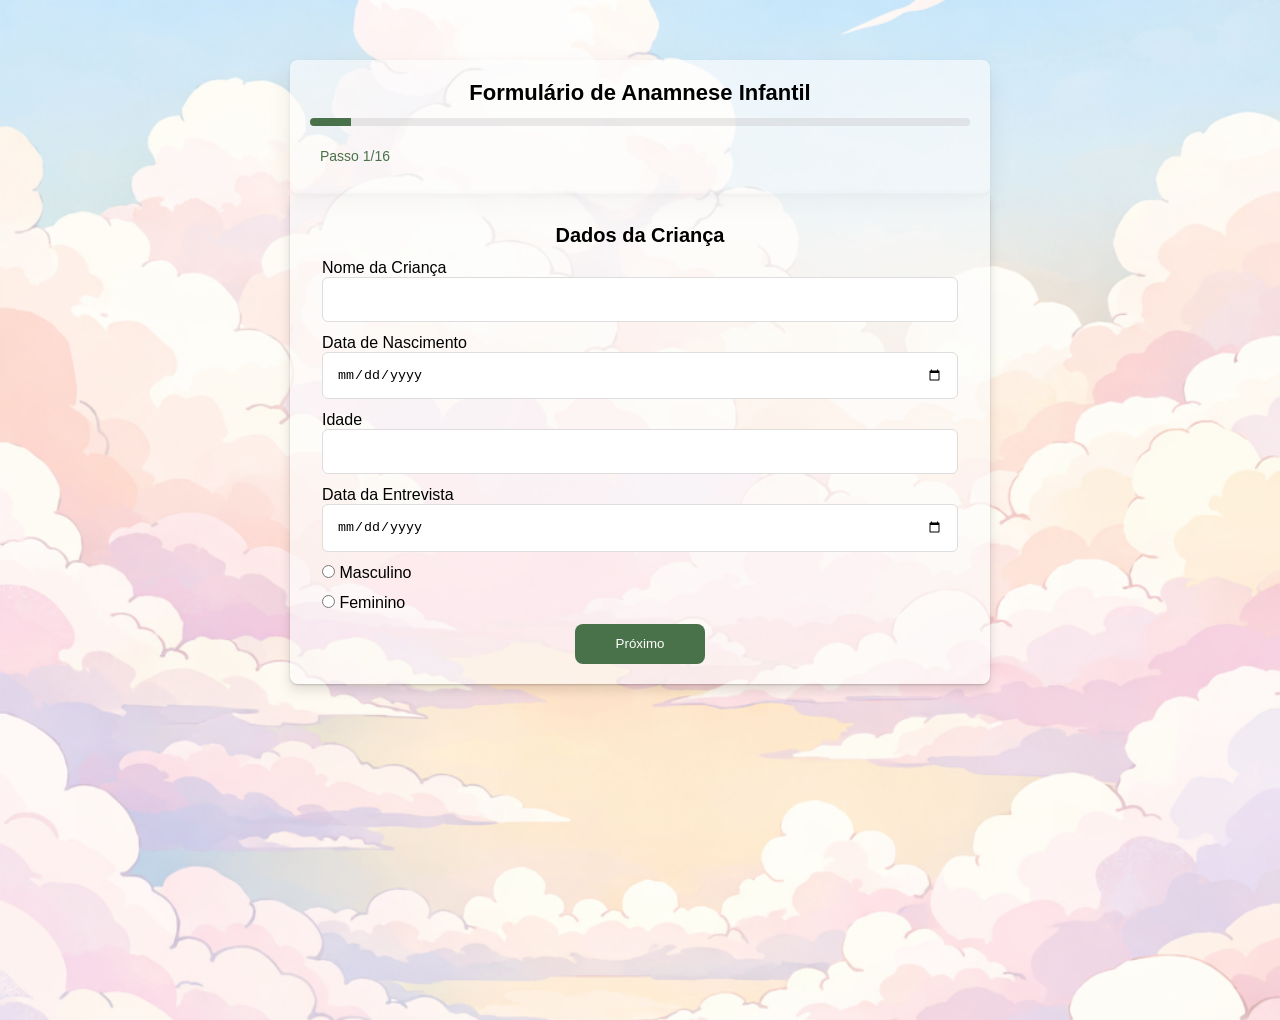
==== commit 23a4a1b9: "Modificações importantes" ====
--- a/index.html
+++ b/index.html
@@ -21,7 +21,7 @@
 
       </div>
 
-    <form id="formulario" action="" method="post">
+    <form id="formAnamnese">
       <fieldset class="step active">
 
         <h2>Dados da Criança</h2>
@@ -1580,6 +1580,10 @@
           </div>
 
     </form>
+    <div id="sucesso" class="hidden">
+      <h2>✅ Enviado com sucesso!</h2>
+      <p>Obrigado por preencher o formulário.</p>
+    </div>
   </main>
 <script type="module" src="./scripts/index.js"></script>
 </body>
--- a/style.css
+++ b/style.css
@@ -9,7 +9,7 @@
 
 /* VARIÁVEIS */
 :root{
---cor-fundo:#fefefed0;
+--cor-fundo:#fefefe9b;
 --cor-primaria:#49724a;
 --cor-secundaria:#e0d4d4;
 --radius:8px;
@@ -281,4 +281,12 @@
 display:block;
 opacity:1;
 pointer-events:auto;
+}
+
+#sucesso {
+  text-align: center;
+}
+
+.hidden {
+  display: none;
 }
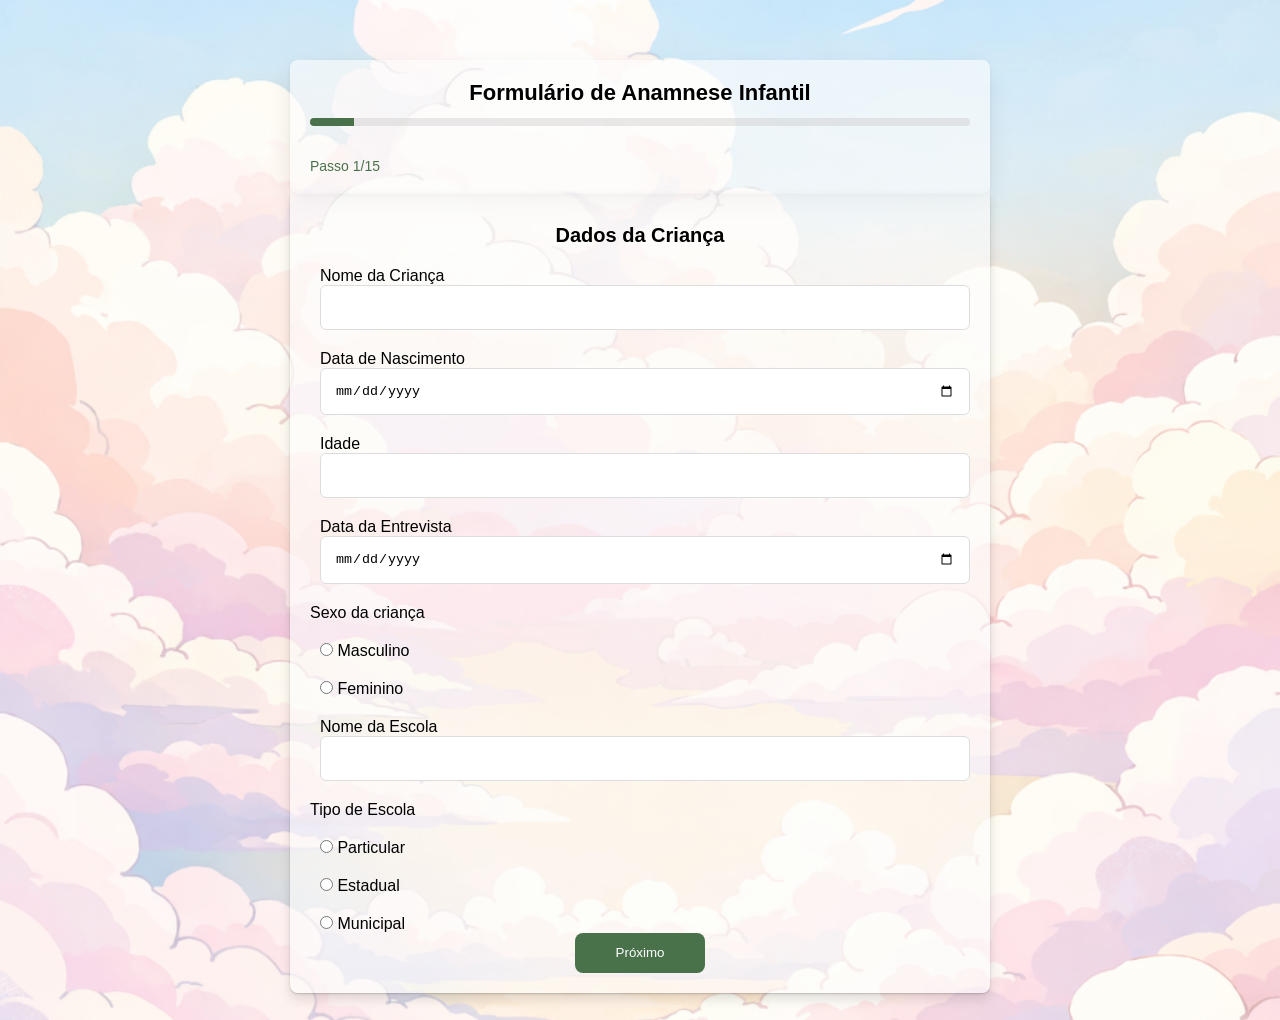
==== commit ccbee966: "Ajustes finais antes de subir o formulário" ====
--- a/index.html
+++ b/index.html
@@ -16,7 +16,7 @@
         </div>
 
         <p class="progress-text">
-          Passo <span id="stepNumber">1</span>/16
+          Passo <span id="stepNumber">1</span>/15
         </p>
 
       </div>
@@ -26,70 +26,63 @@
 
         <h2>Dados da Criança</h2>
 
-        <label for="nome_crianca"> Nome da Criança <input type="text" id="nome_crianca" name="nome_crianca" required></label>
+        <label for="nome_crianca"> Nome da Criança <input type="text" id="nome_crianca" name="nome_da_crianca" required data-label="Nome da criança"></label>
         
-        <label for="data_nascimento">Data de Nascimento <input type="date" id="data_nascimento" name="data_nascimento" required></label>
-
-        <label for="idade">Idade <input type="number" id="idade" name="idade" min="0" required></label> 
+        <label for="data_nascimento">Data de Nascimento <input type="date" id="data_nascimento" name="data_de_nascimento" required data-label="Data de nascimento"></label>
+
+        <label for="idade">Idade <input type="number" id="idade" name="idade_da_crianca" min="0" required data-label="Idade da criança"></label> 
         
         <label for="data_entrevista">Data da Entrevista
-        <input type="date" id="data_entrevista" name="data_entrevista">
+        <input type="date" id="data_entrevista" name="data_da_entrevista" data-label="Data da entrevista">
         </label>
 
-        <label for="masculino"><input type="radio" name="sexo_crianca" id="masculino" value="masculino" required> Masculino</label>
-
-        <label for="feminino"><input type="radio" name="sexo_crianca" id="feminino" value="feminino" required> Feminino</label>
+        <p>Sexo da criança</p>
+        <label for="masculino"><input type="radio" name="sexo_crianca" id="masculino" value="masculino" required data-label="Sexo da criança"> Masculino</label>
+
+        <label for="feminino"><input type="radio" name="sexo_crianca" id="feminino" value="feminino" required data-label="Sexo da criança"> Feminino</label>
+
+        <label for="escola">Nome da Escola
+        <input type="text" id="escola" name="nome_da_escola" data-label="Nome da escola">
+        </label>
+
+        <p>Tipo de Escola</p>
+
+        <label for="particular"><input type="radio" id="particular" name="tipo_escola" value="particular" data-label="Tipo de escola"> Particular</label>
+
+        <label for="estadual"><input type="radio" id="estadual" name="tipo_escola" value="estadual" data-label="Tipo de escola"> Estadual</label>
+
+        <label for="municipal"><input type="radio" id="municipal" name="tipo_escola" value="municipal" data-label="Tipo de escola"> Municipal</label>
+
 
         <div class="buttons step1">
           <button type="button" class="proximo">Próximo</button>
         </div>
        
-      </fieldset>
-
-      <fieldset class="step">
-        <h2>Dados da Escola</h2>
-
-        <label for="escola">Nome da Escola
-        <input type="text" id="escola" name="escola">
-        </label>
-
-        <p>Tipo de Escola</p>
-
-        <label for="particular"><input type="radio" id="particular" name="tipo_escola" value="particular"> Particular</label>
-
-        <label for="estadual"><input type="radio" id="estadual" name="tipo_escola" value="estadual"> Estadual</label>
-
-        <label for="municipal"><input type="radio" id="municipal" name="tipo_escola" value="municipal"> Municipal</label>
-
-        <div class="button-step">
-          <button type="button" class="voltar">Voltar</button>
-          <button type="button" class="proximo">Próximo</button>
-        </div>
       </fieldset>
 
       <fieldset class="step">
         <h2>Dados dos Pais</h2>
         <div class="dados-pais">
           <label for="nome_pai">Nome do Pai
-          <input type="text" id="nome_pai" name="nome_pai">
+          <input type="text" id="nome_pai" name="nome_do_pai" data-label="Nome do pai">
           </label>
           <label for="idade_pai">Idade
-          <input type="text" id="idade_pai" name="idade_pai" min="0">
+          <input type="text" id="idade_pai" name="idade_do_pai" min="0" data-label="Idade do pai">
           </label>
           <label for="profissao_pai">Profissão
-          <input type="text" id="profissao_pai" name="profissao_pai">
+          <input type="text" id="profissao_pai" name="profissao_do_pai" data-label="Profissão do pai">
           </label>
         </div >
 
         <div class="dados-pais">
           <label for="nome_mae">Nome da Mãe
-          <input type="text" id="nome_mae" name="nome_mae">
+          <input type="text" id="nome_mae" name="nome_da_mae" data-label="Nome da mãe">
           </label>
           <label for="idade_mae">Idade
-          <input type="text" id="idade_mae" name="idade_mae" min="0">
+          <input type="text" id="idade_mae" name="idade_da_mae" min="0" data-label="Idade da mãe">
           </label>
           <label for="profissao_mae">Profissão
-          <input type="text" id="profissao_mae" name="profissao_mae">
+          <input type="text" id="profissao_mae" name="profissao_da_mae" data-label="Profissão da mãe">
           </label>
         </div> 
 
@@ -103,53 +96,42 @@
         <h2>Sobre a Criança</h2>
         <p>A criança é?</p>
 
-        <label for="filho_unico"><input type="radio" id="filho_unico" name="crianca" value="filho_unico"> Filho Único </label>
-
-        <label for="primogenito"><input type="radio" id="primogenito" name="crianca" value="primogenito"> Primogênito o</label>
-
-        <label for="segundo_filho"><input type="radio" id="segundo_filho" name="crianca" value="segundo_filho"> 2° Filho</label>
-
-        <label for="terceiro_filho"><input type="radio" id="terceiro_filho" name="crianca" value="terceiro_filho"> 3° Filho</label>
-
-        <label for="gemeo"><input type="radio" name="crianca" id="gemeo" value="gemeo"> Gêmeos</label>
+        <label for="filho_unico"><input type="radio" id="filho_unico" name="ordem_de_nascimento_da_crianca" value="filho_unico" data-label="A criança é"> Filho Único </label>
+
+        <label for="primogenito"><input type="radio" id="primogenito" name="ordem_de_nascimento_da_crianca" value="primogenito" data-label="A criança é"> Primogênito</label>
+
+        <label for="segundo_filho"><input type="radio" id="segundo_filho" name="ordem_de_nascimento_da_crianca" value="segundo_filho" data-label="A criança é"> 2° Filho</label>
+
+        <label for="terceiro_filho"><input type="radio" id="terceiro_filho" name="ordem_de_nascimento_da_crianca" value="terceiro_filho" data-label="A criança é"> 3° Filho</label>
+
+        <label for="gemeo"><input type="radio" name="ordem_de_nascimento_da_crianca" id="gemeo" value="gemeo" data-label="A criança é"> Gêmeos</label>
 
         <p>É Adotado(a)?</p>
 
-        <label for="sim"><input type="radio" id="sim" name="adotado" data-target="sabe_sobre_adocao" value="sim"> Sim</label>  
-
-        <label for="nao"><input type="radio" id="nao" name="adotado"value="nao"> Não</label>
+        <label for="sim"><input type="radio" id="sim" name="e_adotada" data-target="sabe_sobre_adocao" value="sim" data-label="A criança é adotada"> Sim</label>  
+
+        <label for="nao"><input type="radio" id="nao" name="e_adotada"value="nao" data-label="A criança é adotada"> Não</label>
 
         <div class="ocultar" id="sabe_sobre_adocao">
           <p>A criança sabe sobre a adoção?</p>
-          <label><input type="radio" name="sabe_adocao" value="sim"> Sim</label><label><input type="radio" name="sabe_adocao" value="nao"> Não</label>
+          <label><input type="radio" name="sabe_sobre_a_adocao" value="sim" data-label="A criança sabe sobre adoção"> Sim</label><label><input type="radio" name="sabe_sobre_a_adocao" value="nao" data-label="A criança sabe sobre adoção"> Não</label>
         </div>
 
         <p>Possui Irmãos?</p>
 
-        <label for="psim"><input type="radio" id="psim" name="irmaos" value="sim" data-target="detalhes_irmaos"> Sim</label>
-
-        <label for="pnao"><input type="radio" id="pnao" name="irmaos" value="nao"> Não</label>
-
-        <div class="ocultar" id="detalhes_irmaos">
-          <p>Dados Irmãos:</p>
-          <label> Nome<input type="text" name="nome_irmao"></label>
-          <label> Idade<input type="text" name="idade_irmao"></label>
-          <label> Escola<input type="text" name="escola_irmao"></label>
-          <label> Série<input type="text" name="serie_irmao"></label>
-
-          <label> 
-          <p>O irmão(ã) possui dificuldade escolar?</p>            
-          <input type="radio" name="dificuldade_escolar_irmao" value="sim"> Sim</label>
-          <label><input type="radio" name="dificuldade_escolar_irmao" value="nao"> Não</label>
-        </div>
+        <label for="psim"><input type="radio" id="psim" name="possui_irmaos" value="sim" data-target="detalhes_irmaos" data-label="Possui irmão"> Sim</label>
+
+        <label for="pnao"><input type="radio" id="pnao" name="possui_irmaos" value="nao" data-label="Possui irmão"> Não</label>
 
         <p>A Criança mora com quem?</p>
-          <label for="so_mae"><input type="radio" name="moradia" id="so_mae" value="so_mae"> Só a mãe</label>
-          <label for="so_pai"><input type="radio" name="moradia" id="so_pai" value="so_pai"> Só o pai</label>
-          <label for="com_pais"><input type="radio" name="moradia" id="com_pais" value="com_pais"> Com os pais</label>
-          <label for="com_avos"><input type="radio" name="moradia" id="com_avos" value="com_avos"> Com avós</label>
-          <label for="com_tios"><input type="radio" name="moradia" id="com_tios" value="com-tios"> Com os tios</label>
-          <label for="com_outros"><input type="radio" name="moradia" id="com_outros" value="outros"> Outros</label>
+         
+          <label for="com_pais"><input type="radio" name="mora_com" id="com_pais" value="com_pais" data-label="A criança mora"> Com os pais</label>
+
+          <label for="com_outros"><input type="radio" name="mora_com" id="com_outros" value="outros" data-label="A criança mora" data-target="descricao_mora_outros"> Outros</label>
+
+          <div class="ocultar" id="descricao_mora_outros">
+            <label>Quem é essa outra pessoa?<input type="text" name="descricao_mora_outros" data-label="Quem é essa outra pessoa que a criança mora"></label>
+          </div>
 
           <div class="button-step">
             <button type="button" class="voltar">Voltar</button>
@@ -160,42 +142,31 @@
        <fieldset class="step">
         <h2>Antecedentes Familiares de Doenças Neurológicas e Psiquiátricas</h2>
 
-        <p>Deficiência Mental?</p>
-          <label for="mental_sim"><input type="radio" id="mental_sim" name="mental" value="sim" data-target="deficiencia_mental"> Sim</label>
-
-          <label for="mental_nao"><input type="radio" id="mental_nao" name="mental" value="nao"> Não</label>
-
-        <div id="deficiencia_mental" class="ocultar">
-          <label> Qual o grau de parentesco?<input type="text" name="descricao_grau_parentesco_mental"></label>
-
-          <label> Essa pessoa reside com a família e qual o contato da criança com este parente?<input type="text" name="descricao_contato_parente_mental"></label>
-        </div>
-
-        <p>Doenças Psiquiátricas</p>
-          <label for="psique_sim"><input type="radio" id="psique_sim" name="psique" value="sim" data-target="doenca_psiquiatrica"> Sim</label>
-
-          <label for="psique_nao"><input type="radio" id="psique_nao" name="psique" value="nao"> Não</label>
+        <p>Transtornos Psiquiátricos</p>
+          <label for="psique_sim"><input type="radio" id="psique_sim" name="historico_doenca_psiquiatrica" value="sim" data-target="doenca_psiquiatrica" data-label="Algum familiar tem transtorno psiquiátrico"> Sim</label>
+
+          <label for="psique_nao"><input type="radio" id="psique_nao" name="historico_doenca_psiquiatrica" value="nao" data-label="Algum familiar tem transtorno psiquiátrico"> Não</label>
 
          <div id="doenca_psiquiatrica" class="ocultar">
-          <label> Qual o grau de parentesco?<input type="text" name="descricao_grau_parentesco_psiqui"></label>
-
-          <label> Essa pessoa reside com a família e qual o contato da criança com este parente?<input type="text" name="descricao_contato_parente_psiqui"></label>
-        </div>
-
-        <p>Doença Neurológica</p>
-          <label for="neuro_sim"><input type="radio" id="neuro_sim" name="neuro" value="sim" data-target="doenca_neuro"> Sim</label>
-
-          <label for="neuro_nao"><input type="radio" id="neuro_nao" name="neuro" value="nao"> Não</label>
-
-         <div id="doenca_neuro" class="ocultar">
-          <label> Qual o grau de parentesco?<input type="text" name="descricao_grau_parentesco_neuro"></label>
-
-          <label> Essa pessoa reside com a família e qual o contato da criança com este parente?<input type="text" name="descricao_contato_parente_neuro"></label>
-        </div>
-
-        <label> Queixas principais:<textarea class="observacoes" name="queixas_principais"></textarea></label>
-
-        <label> Outras queixas:<textarea class="observacoes" name="queixas_secundarias"></textarea></label>
+          <label> Qual o grau de parentesco?<input type="text" name="descricao_grau_parentesco_psiqui" data-label="Qual o grau de parentesco transtorno psiquiátrico"></label>
+
+          <label> Essa pessoa reside com a família e qual o contato da criança com este parente?<input type="text" name="descricao_contato_parente_psiqui" data-label="Qual o contato da criança com essa pessoa que tem transtorno psiquiátrico"></label>
+        </div>
+
+        <p>Doenças Físicas</p>
+          <label for="fisica_sim"><input type="radio" id="fisica_sim" name="historico_doenca_fisica" value="sim" data-target="doenca_fisica" data-label="Algum familiar tem doença física"> Sim</label>
+
+          <label for="fisica_nao"><input type="radio" id="fisica_nao" name="historico_doenca_fisica" value="nao" data-label="Algum familiar tem doença física"> Não</label>
+
+         <div id="doenca_fisica" class="ocultar">
+          <label> Qual o grau de parentesco?<input type="text" name="descricao_grau_parentesco_doenca_fisica" data-label="Qual o grau de parentesco doença fisica"></label>
+
+          <label> Essa pessoa reside com a família e qual o contato da criança com este parente?<input type="text" name="descricao_contato_parente_neuro" data-label="Qual o contato da criança com essa pessoa que tem doenças físicas"></label>
+        </div>
+
+        <label> Queixas principais:<textarea class="observacoes" name="queixa_principal" data-label="Queixas principais"></textarea></label>
+
+        <label> Outras queixas:<textarea class="observacoes" name="outras_queixas" data-label="Outras queixas"></textarea></label>
 
         <div class="button-step">
           <button type="button" class="voltar">Voltar</button>
@@ -204,43 +175,43 @@
        </fieldset>
 
        <fieldset class="step">
-        <h2>Motivo da Consulta e Encaminhamento</h2>
+        <h2>Observação dos sintomas</h2>
 
         <p>Quem percebeu ou identificou o problema?</p>
-        <label for="identificar_mae"><input type="radio" name="identificar" id="identificar_mae" value="mae"> A mãe</label>
-
-        <label for="identificar_pai"><input type="radio" name="identificar" id="identificar_pai" value="pai"> O pai</label>
-
-        <label for="identificar_pais"><input type="radio" name="identificar" id="identificar_pais" value="pais"> Os pais</label>
-
-        <label for="identificar_escola"><input type="radio" name="identificar" id="identificar_escola" value="escola"> Escola</label>
-
-        <label for="identificar_professora"><input type="radio" name="identificar" id="identificar_professora" value="professora"> Professora</label>
-
-        <label for="identificar_outros"><input type="radio" name="identificar" id="identificar_outros" value="outros" data-target="identificar_problema"> Outros</label>
+        <label for="identificar_mae"><input type="radio" name="quem_identificou_o_problema" id="identificar_mae" value="mae" data-label="Quem percebeu ou identificou o problema"> A mãe</label>
+
+        <label for="identificar_pai"><input type="radio" name="quem_identificou_o_problema" id="identificar_pai" value="pai" data-label="Quem percebeu ou identificou o problema"> O pai</label>
+
+        <label for="identificar_pais"><input type="radio" name="quem_identificou_o_problema" id="identificar_pais" value="pais" data-label="Quem percebeu ou identificou o problema"> Os pais</label>
+
+        <label for="identificar_escola"><input type="radio" name="quem_identificou_o_problema" id="identificar_escola" value="escola" data-label="Quem percebeu ou identificou o problema"> Escola</label>
+
+        <label for="identificar_professora"><input type="radio" name="quem_identificou_o_problema" id="identificar_professora" value="professora" data-label="Quem percebeu ou identificou o problema"> Professora</label>
+
+        <label for="identificar_outros"><input type="radio" name="quem_identificou_o_problema" id="identificar_outros" value="outros" data-target="identificar_problema" data-label="Quem percebeu ou identificou o problema"> Outros</label>
 
         <div id="identificar_problema" class="ocultar">
-          <label> Quem foi essa pessoa?<input type="text" name="descricao_outros_identificou"></label>
+          <label> Quem foi essa pessoa?<input type="text" name="descricao_de_quem_identificou_o_problema" data-label="Quem foi essa outra pessoa que percebeu este problema"></label>
         </div>
 
         <p>Quem encaminhou a criança?</p>
-        <label for="encaminhar_mae"><input type="radio" name="encaminhar" id="encaminhar_mae" value="mae"> A mãe</label>
-
-        <label for="encaminhar_pai"><input type="radio" name="encaminhar" id="encaminhar_pai" value="encaminhar_pai"> O pai</label>
-
-        <label for="encaminhar_pais"><input type="radio" name="encaminhar" id="encaminhar_pais" value="encaminhar_pais"> Os pais</label>
-
-        <label for="encaminhar_escola"><input type="radio" name="encaminhar" id="encaminhar_escola" value="encaminhar_escola"> Escola</label>
-
-        <label for="encaminhar_professora"><input type="radio" name="encaminhar" id="encaminhar_professora" value="professora"> Professora</label>
-
-        <label for="encaminhar_outros"><input type="radio" name="encaminhar" id="encaminhar_outros" value="outros" data-target="encaminhar_problema"> Outros</label>
+        <label for="encaminhar_mae"><input type="radio" name="quem_encaminhou_a_crianca" id="encaminhar_mae" value="mae" data-label="Quem encaminhou a criança"> A mãe</label>
+
+        <label for="encaminhar_pai"><input type="radio" name="quem_encaminhou_a_crianca" id="encaminhar_pai" value="encaminhar_pai" data-label="Quem encaminhou a criança"> O pai</label>
+
+        <label for="encaminhar_pais"><input type="radio" name="quem_encaminhou_a_crianca" id="encaminhar_pais" value="encaminhar_pais" data-label="Quem encaminhou a criança"> Os pais</label>
+
+        <label for="encaminhar_escola"><input type="radio" name="quem_encaminhou_a_crianca" id="encaminhar_escola" value="encaminhar_escola" data-label="Quem encaminhou a criança"> Escola</label>
+
+        <label for="encaminhar_professora"><input type="radio" name="quem_encaminhou_a_crianca" id="encaminhar_professora" value="professora" data-label="Quem encaminhou a criança"> Professora</label>
+
+        <label for="encaminhar_outros"><input type="radio" name="quem_encaminhou_a_crianca" id="encaminhar_outros" value="outros" data-target="encaminhar_problema" data-label="Quem encaminhou a criança"> Outros</label>
 
         <div id="encaminhar_problema" class="ocultar">
-          <label> Quem foi essa pessoa?<input type="text" name="descricao_outros_encaminhar"></label>
-        </div>
-
-        <label for="queixas">Descreva as queixas: <textarea class="observacoes" name="queixas" id="queixas"></textarea></label>
+          <label> Quem foi essa pessoa?<input type="text" name="descricao_de_quem_encaminhou_a_crianca" data-label="Quem foi essa outra pessoa que encaminhou a criança"></label>
+        </div>
+
+        <label for="queixas">Descreva as queixas: <textarea class="observacoes" name="descricao_das_queixas" id="queixas" data-label="Descreva as queixas"></textarea></label>
 
         <div class="button-step">
           <button type="button" class="voltar">Voltar</button>
@@ -251,68 +222,34 @@
 
        <fieldset class="step">
         <h2>Histórico Gestacional e Perinatal</h2>
-        <p>A Gestação foi?</p>
-        <label for="planejada"><input type="radio" name="gestacao" id="planejada" value="planejada"> Planejada</label>
-
-        <label for="indesejada"><input type="radio" name="gestacao" id="indesejada" value="indesejada" data-target="problema_gestacao_indesejada"> Indesejada</label>
-
-        <div id="problema_gestacao_indesejada" class="ocultar">
-          <label> Especifique:<input type="text" name="descricao_problema_mental"></label>
-        </div>
-
-        <label for="intercorrencia"><input type="radio" name="gestacao" id="intercorrencia" value="intercorrencia"> Sem Intercorrência</label>
-
-        <label for="ordem_fisica"><input type="radio" name="gestacao" id="ordem_fisica" value="ordem_fisica" data-target="problema_gestacao_ordem_fisica"> Problemas de Ordem Física</label>
+        <p>A Gestação foi planejada?</p>
+        <label for="planejada_sim"><input type="radio" name="como_foi_a_gestacao" id="planejada_sim" value="sim" data-label="A gestação foi planejada"> Sim</label>
+
+        <label for="planejada_nao"><input type="radio" name="como_foi_a_gestacao" id="planejada_nao" value="nao" data-target="problema_gestacao" data-label="A gestação foi planejada"> Não</label>
+
+        <div id="problema_gestacao" class="ocultar">
+          <label> Especifique:<input type="text" name="descricao_problema_mental" data-label="Motivo a gestação não ser planejada"></label>
+        </div>
+
+        <label for="sem_intercorrencia"><input type="radio" name="intercorrencia" id="sem_intercorrencia" value="intercorrencia" data-label="Sem Intercorrência"> Sem Intercorrência</label>
+
+        <label for="ordem_fisica"><input type="radio" name="intercorrencia" id="ordem_fisica" value="ordem_fisica" data-target="problema_gestacao_ordem_fisica" data-label="Problemas de Ordem Física"> Problemas de Ordem Física</label>
 
         <div id="problema_gestacao_ordem_fisica" class="ocultar">
-          <label> Especifique:<input type="text" name="descricao_problema_fisica"></label>
-        </div>
-
-        <label for="ordem_mental"><input type="radio" name="gestacao" id="ordem_mental" value="ordem_mental" data-target="problema_gestacao_ordem_mental"> Problemas de Ordem Mental</label>
-
-        <div id="problema_gestacao_ordem_mental" class="ocultar">
-          <label> Especifique:<input type="text" name="descricao_problema_mental"></label>
-        </div>
-
-
-        <p>Como foi a saúde da mãe durante a gestação?</p>
-        <label for="saude_boa"><input type="radio" name="saude_mae" id="saude_boa" value="boa"> Boa</label>
-
-        <label for="saude_regular"><input type="radio" name="saude_mae" id="saude_regular" value="regular"> Regular com Problemas Comuns</label>
-
-        <label for="saude_pessima"><input type="radio" name="saude_mae" id="saude_pessima" value="pessima"> Péssima</label>
+          <label> Especifique:<input type="text" name="descricao_problema_fisica" data-label="Descrição problemas de ordem física na gravidez"></label>
+        </div>
 
         <label for="observacao_gestacao">Fale sobre:</label>
-        <textarea name="observacao_gestacao" id="observacao_gestacao"></textarea>
+        <textarea name="observacoes_sobre_a_gestacao" id="observacao_gestacao" data-label="Sobre a gestação"></textarea>
         
-
-        <label for="medicacoes_gestacao">Medicações e exames feitos na gravidez:</label>
-        <textarea name="medicacoes_gestacao" id="medicacoes_gestacao"></textarea>
-
         <p>Nascimento:</p>
-        <label for="atermo"><input type="radio" name="tipo_nascimento" id="atermo" value="atermo"> A Termo</label>
-
-        <label for="prematuro"><input type="radio" name="tipo_nascimento" id="prematuro" value="prematuro"> Prematuro</label>
+        <label for="a_termo"><input type="radio" name="tempo_de_nascimento" id="a_termo" value="a_termo" data-label="O nascimento foi"> A Termo</label>
+
+        <label for="prematuro"><input type="radio" name="tempo_de_nascimento" id="prematuro" value="prematuro" data-label="O nascimento foi"> Prematuro</label>
 
         <label for="meses">Quantos meses de gestação?
-        <input type="text" name="meses" id="meses">
+        <input type="text" name="meses_de_gestacao" id="meses" data-label="Quantos meses de gestação">
         </label>
-        
-        <p>Como foi o Parto?</p>
-        <label for="parto_cesaria"><input type="radio" name="parto" id="parto_cesaria" value="cesaria"> Cesária</label>
-
-        <label for="parto_normal"><input type="radio" name="parto" id="parto_normal" value="normal"> Normal</label>
-
-        <label for="parto_prematuro"><input type="radio" name="parto" id="parto_prematuro" value="prematuro"> Prematuro</label>
-
-        <p> O parto teve intercorrências?</p>
-        <label><input type="radio" name="intercorrencia_parto" value="sim" data-target="descricao_intercorrencia"> Sim</label>
-        <label><input type="radio" name="intercorrencia_parto" value="nao"> Não</label>
-
-        <div id="descricao_intercorrencia" class="ocultar">
-          <label for="detalhe">Explique:</label>
-          <textarea id="detalhe"></textarea>
-        </div>
 
         <div class="button-step">
           <button type="button" class="voltar">Voltar</button>
@@ -323,152 +260,98 @@
        <fieldset class="step">
         <h2>Desenvolvimento da Linguagem e Psicomotor</h2>
         <p>Com que idade a criança falou às:</p>
+
         <label for="palavras">Primeiras palavras:
-        <input type="text" name="palvras" id="palavras">
+        <input type="text" name="idade_das_primeiras_palavras" id="palavras" data-label="Idade que falou as primeiras palavras">
         </label>
 
-        <label for="frases">Primeiras frases:
-        <input type="text" name="frases" id="frases">
-        </label>
-
         <p>Teve dificuldades na aquisição da fala?</p>
 
-        <label for="fala_sim"><input type="radio" name="dificuldae_fala" id="fala_sim" value="sim" data-target="descricao_dificuldade_fala"> Sim</label>
-
-        <label for="fala_nao"><input type="radio" name="dificuldae_fala" id="fala_nao" value="nao"> Não</label>
+        <label for="fala_sim"><input type="radio" name="teve_dificuldade_na_fala" id="fala_sim" value="sim" data-target="descricao_dificuldade_fala" data-label="Dificuldade naaquisição fala"> Sim</label>
+
+        <label for="fala_nao"><input type="radio" name="teve_dificuldade_na_fala" id="fala_nao" value="nao" data-label="Dificuldade na aquisição fala"> Não</label>
 
         <div id="descricao_dificuldade_fala" class="ocultar">
           <label for="trocas_palavras">Quais foram as trocas?</label>
-          <textarea name="trocas_palavras" id="trocas_palavras"></textarea>
+          <textarea name="descricao_das_trocas_na_fala" id="trocas_palavras" data-label="Trocas de palavras na fala"></textarea>
         </div>
 
         <p>Com que idade a criança:</p>
 
         <label for="engatinhou">Engatinhou:
-        <input type="text" name="engatinhou" id="engatinhou">
+        <input type="text" name="idade_que_engatinhou" id="engatinhou" data-label="Idade que engatinhou">
         </label>
 
         <label for="andou"> Andou:
-        <input type="text" name="andou" id="andou">
+        <input type="text" name="idade_que_andou" id="andou" data-label="Idade que andou">
         </label>
 
-        <label for="bicicleta"> Andou de bicicleta:
-        <input type="text" name="bicicleta" id="bicicleta">
-        </label>
-
         <h2>Controle Urinário Noturno</h2>
-        <label>Com que idade a criança teve controle da enurese(urinar na roupa/cama)? <input type="text" name="idade_controle_enurese" id="idade_controle_enurese"></label>
-
-        <p>A criança já permaneceu seca durante a noite por 6 meses consecutivos?</p>
-        <label>
-          <input type="radio" name="controle_noturno" value="sim"> Sim
-        </label>
-
-        <label>
-          <input type="radio" name="controle_noturno" value="nao"> Não
-        </label>
-
-        <h2>Classificação do quadro</h2>
-        <label for="enurese_primaria"><input type="radio" name="enurese" id="enurese_primaria" value="enurese_primaria"> Enurese primária (nunca houve controle noturno prolongado)
-       
-        </label>
-
-        <label for="enurese_secundaria">
-        <input type="radio" name="enurese" id="enurese_secundaria" data-target="fatores_associados" id="enurese_secundaria"> Enurese secundária (houve controle por pelo menos 6 meses e voltou a ocorrer)
-        </label>
-
-        <div id="fatores_associados" class="ocultar">
-          <label for="motivo_enurese">Houve algum evento ou mudança significativa antes do início do quadro?</label>
-          <textarea id="motivo_enurese" name="motivo_enurese"></textarea>
-        </div>
+        <label>Com que idade a criança teve controle da enurese(urinar na roupa/cama)? <input type="text" name="idade_controle_encoprese" id="idade_controle_encoprese" data-label="Com que idade a criança teve controle da enurese(urinar na roupa/cama)"></label>
 
          <h2>Controle Intestinal</h2>
-        <label>Com que idade a criança teve controle da encoprese(sujar a roupa com fezes)? <input type="text" name="idade_controle_enurese" id="idade_controle_enurese"></label>
-
-        <p>A criança já manteve controle intestinal por 6 meses consecutivos?</p>
-        <label>
-          <input type="radio" name="controle_encoprese" value="sim"> Sim
-        </label>
-
-        <label>
-          <input type="radio" name="controle_encoprese" value="nao"> Não
-        </label>
-
-        <h2>Classificação do quadro</h2>
-        <label for="encoprese_primaria"><input type="radio" name="encoprese" id="encoprese_primaria" value="encoprese_primaria"> Encoprese primária (nunca houve controle noturno prolongado)
-       
-        </label>
-
-        <label for="encoprese_secundaria">
-        <input type="radio" name="encoprese" id="encoprese_secundaria" data-target="fatores_associados_encoprese" value="encoprese_secundaria"> Encoprese secundária (houve controle por pelo menos 6 meses e voltou a ocorrer)
-        </label>
-
-        <div id="fatores_associados_encoprese" class="ocultar">
-          <label for="motivo_encoprese">Houve algum evento ou mudança significativa antes do início do quadro?</label>
-          <textarea id="motivo_encoprese" name="motivo_encoprese"></textarea>
-        </div>
-
+        <label>Com que idade a criança teve controle da encoprese(sujar a roupa com fezes)? <input type="text" name="idade_controle_enurese" id="idade_controle_enurese" data-label="Com que idade a criança teve controle da encoprese(sujar a roupa com fezes)?"></label>
 
         <p>Qual mão usa para comer?</p>
-        <label for="direita"><input type="radio" name="mao_comer" value="direita" id="direita"> Direita</label>
-        <label for="esquerda"><input type="radio" name="mao_comer" value="esquerda" id="esquerda"> Esquerda</label>
+        <label for="direita"><input type="radio" name="mao_comer" value="direita" id="direita" data-label="Qual mão usa para comer"> Direita</label>
+        <label for="esquerda"><input type="radio" name="mao_comer" value="esquerda" id="esquerda" data-label="Qual mão usa para comer"> Esquerda</label>
 
         <p>Qual pé utiliza para chutar?</p>
-        <label for="pe_direito"><input type="radio" name="pe_chutar" value="pe_direito" id="pe_direito"> Direito</label>
-        <label for="pe_esquerdo"><input type="radio" name="pe_chutar" value="pe_esquerdo" id="pe_esquerdo"> Esquerdo</label>
+        <label for="pe_direito"><input type="radio" name="pe_chutar" value="pe_direito" id="pe_direito" data-label="Qual pé utiliza para chutar"> Direito</label>
+        <label for="pe_esquerdo"><input type="radio" name="pe_chutar" value="pe_esquerdo" id="pe_esquerdo" data-label="Qual pé utiliza para chutar"> Esquerdo</label>
 
         <p>Se veste sozinho?</p>
-        <label for="vestir_sim"><input type="radio" id="vestir_sim" name="vestir" value="sim"> Sim</label>
-
-        <label for="vestir_nao"><input type="radio" id="vestir_nao" name="vestir" value="nao" data-target="dificuldade_vestir"> Não</label>
+        <label for="vestir_sim"><input type="radio" id="vestir_sim" name="se_veste_sozinha" value="sim" data-label="Se veste sozinho"> Sim</label>
+
+        <label for="vestir_nao"><input type="radio" id="vestir_nao" name="se_veste_sozinha" value="nao" data-target="dificuldade_vestir" data-label="Se veste sozinho"> Não</label>
 
         <div id="dificuldade_vestir" class="ocultar">
           <label for="motivo_vestir">Explique:</label>
-          <textarea name="motivo_vestir" id="motivo_vestir"></textarea>
+          <textarea name="motivo_vestir" id="motivo_vestir" data-label="Por que ela não se veste sozinha"></textarea>
         </div>
 
         <p>Toma banho sozinho?</p>
 
-        <label for="banho_sim"><input type="radio" name="banho" id="banho_sim" value="sim"> Sim</label>
-
-        <label for="banho_nao"><input type="radio" name="banho" id="banho_nao" value="nao" data-target="tomar_banho"> Não</label>
+        <label for="banho_sim"><input type="radio" name="toma_banho_sozinha" id="banho_sim" value="sim" data-label="Toma banho sozinho"> Sim</label>
+
+        <label for="banho_nao"><input type="radio" name="toma_banho_sozinha" id="banho_nao" value="nao" data-target="tomar_banho" data-label="Toma banho sozinho"> Não</label>
 
          <div id="tomar_banho" class="ocultar">
           <label for="descricao_ajuda_banho">Explique:</label>
-          <textarea name="descricao_ajuda_banho" id="descricao_ajuda_banho"></textarea>
+          <textarea name="descricao_ajuda_banho" id="descricao_ajuda_banho" data-label="Por que ela não toma banho sozinha"></textarea>
         </div>
 
         <p>Quando se fere pede ajuda?</p>
 
-        <label for="ferimento_sim"><input type="radio" name="ferimento" id="ferimento_sim" value="sim"> Sim</label>
-
-        <label for="ferimento_nao"><input type="radio" name="ferimento" id="ferimento_nao" value="nao" data-target="fere_pede_ajuda"> Não</label>
+        <label for="ferimento_sim"><input type="radio" name="pede_ajuda_quando_se_fere" id="ferimento_sim" value="sim" data-label="Quando se fere pede ajuda"> Sim</label>
+
+        <label for="ferimento_nao"><input type="radio" name="pede_ajuda_quando_se_fere" id="ferimento_nao" value="nao" data-target="fere_pede_ajuda" data-label="Quando se fere pede ajuda"> Não</label>
 
          <div id="fere_pede_ajuda" class="ocultar">
           <label for="descricao_ajuda_ferimento">Explique:</label>
-          <textarea name="descricao_ajuda_ferimento" id="descricao_ajuda_ferimento"></textarea>
+          <textarea name="descricao_ajuda_ferimento" id="descricao_ajuda_ferimento" data-label="Por que ela não pede ajuda quando se fere"></textarea>
         </div>
       
         <p>Quando está com fome pede ajuda?</p>
 
-        <label for="fome_sim"><input type="radio" name="fome" id="fome_sim" value="sim"> Sim</label>
-
-        <label for="fome_nao"><input type="radio" name="fome" id="fome_nao" value="nao" data-target="fome_pede_ajuda"> Não</label>
+        <label for="fome_sim"><input type="radio" name="pede_ajuda_quando_esta_com_fome" id="fome_sim" value="sim" data-label="Quando está com fome pede ajuda"> Sim</label>
+
+        <label for="fome_nao"><input type="radio" name="pede_ajuda_quando_esta_com_fome" id="fome_nao" value="nao" data-target="fome_pede_ajuda" data-label="Quando está com fome pede ajuda"> Não</label>
 
         <div id="fome_pede_ajuda" class="ocultar">
           <label for="descricao_ajuda_comer">Explique:</label>
-          <textarea name="descricao_ajuda_comer" id="descricao_ajuda_comer"></textarea>
+          <textarea name="descricao_ajuda_comer" id="descricao_ajuda_comer" data-label="Por que ela não pede ajuda quando está com fome"></textarea>
         </div>
 
         <p>Quando quer algo pede ajuda?</p>
 
-        <label for="ajuda_sim"><input type="radio" name="ajuda" id="ajuda_sim" value="sim"> Sim</label>
-
-        <label for="ajuda_nao"><input type="radio" name="ajuda" id="ajuda_nao" value="nao" data-target="pede_ajuda_algo"> Não</label>
+        <label for="ajuda_sim"><input type="radio" name="pede_ajuda_quando_quer_algo" id="ajuda_sim" value="sim" data-label="Quando quer algo pede ajuda"> Sim</label>
+
+        <label for="ajuda_nao"><input type="radio" name="pede_ajuda_quando_quer_algo" id="ajuda_nao" value="nao" data-target="pede_ajuda_algo" data-label="Quando quer algo pede ajuda"> Não</label>
 
         <div id="pede_ajuda_algo" class="ocultar">
           <label for="descricao_ajuda_algo">Explique:</label>
-          <textarea name="descricao_ajuda_algo" id="descricao_ajuda_algo"></textarea>
+          <textarea name="descricao_ajuda_algo" id="descricao_ajuda_algo" data-label="Por que ela não pede ajuda quando quer algo"></textarea>
         </div>
 
         <div class="button-step">
@@ -479,55 +362,55 @@
 
         <fieldset class="step">
         <h2>Hábitos alimentares</h2>
-        <p>A criança tem horários  para se alimentar</p>
-        <label for="hora_sim"><input type="radio" name="hora_alimentar" id="hora_sim" value="sim"> Sim</label>
-
-        <label for="hora_nao"><input type="radio" name="hora_alimentar" id="hora_nao" value="nao"> Não</label>
+        <p>A criança tem horários  para se alimentar?</p>
+        <label for="hora_sim"><input type="radio" name="tem_horario_para_se_alimentar" id="hora_sim" value="sim" data-label="A criança tem horário para se alimentar"> Sim</label>
+
+        <label for="hora_nao"><input type="radio" name="tem_horario_para_se_alimentar" id="hora_nao" value="nao" data-label="A criança tem horário para se alimentar"> Não</label>
         
-        <p>A criança respeita os horários ?</p>
-        <label for="respeita_sim"><input type="radio" name="respeita_hora" id="respeita_sim" value="sim"> Sim</label>
-
-        <label for="respeita_nao"><input type="radio" name="respeita_hora" id="respeita_nao" value="nao"> Não</label>
-
-        <p>A criança faz as refeições  junto com outros familiares?</p>
-        <label for="junto_sim"><input type="radio" name="junto_familia" id="junto_sim" value="sim"> Sim</label>
-
-        <label for="junto__nao"><input type="radio" name="junto_familia" id="junto__nao" value="nao"> Não</label>
+        <p>A criança respeita os horários?</p>
+        <label for="respeita_sim"><input type="radio" name="respeita_os_horarios_da_alimentacao" id="respeita_sim" value="sim" data-label="A criança respeita os horários de se alimentar"> Sim</label>
+
+        <label for="respeita_nao"><input type="radio" name="respeita_os_horarios_da_alimentacao" id="respeita_nao" value="nao" data-label="A criança respeita os horários de se alimentar"> Não</label>
+
+        <p>A criança faz as refeições junto com outros familiares?</p>
+        <label for="junto_sim"><input type="radio" name="faz_refeicoes_com_a_familia" id="junto_sim" value="sim" data-label="A criança se alemnta junto com outros familiares"> Sim</label>
+
+        <label for="junto__nao"><input type="radio" name="faz_refeicoes_com_a_familia" id="junto__nao" value="nao" data-label="A criança se alemnta junto com outros familiares"> Não</label>
 
         <p>A criança recusa-se a comer?</p>
-        <label for="comer_sim"><input type="radio" name="comer" id="comer_sim" value="sim"> Sim</label>
-
-        <label for="comer_nao"><input type="radio" name="comer" id="comer_nao" value="nao"> Não</label>
+        <label for="comer_sim"><input type="radio" name="recusa_se_a_comer" id="comer_sim" value="sim" data-label="A criança recusa-se a comer"> Sim</label>
+
+        <label for="comer_nao"><input type="radio" name="recusa_se_a_comer" id="comer_nao" value="nao" data-label="A criança recusa-se a comer"> Não</label>
 
         <p>Como é a alimentação da criança?</p>
-        <label><input type="radio" name="alimentacao_crianca" value="otima"> Ótima, come bem</label>
-        <label><input type="radio" name="alimentacao_crianca" value="boa"> Boa</label>
-        <label><input type="radio" name="alimentacao_crianca" value="regular"> Regular</label>
-        <label><input type="radio" name="alimentacao_crianca" value="pessima"> Péssima</label>
+        <label><input type="radio" name="alimentacao_crianca" value="otima" data-label="Como é a alimentação da criança"> Ótima, come bem</label>
+        <label><input type="radio" name="alimentacao_crianca" value="boa" data-label="Como é a alimentação da criança"> Boa</label>
+        <label><input type="radio" name="alimentacao_crianca" value="regular" data-label="Como é a alimentação da criança"> Regular</label>
+        <label><input type="radio" name="alimentacao_crianca" value="ruim" data-label="Como é a alimentação da criança"> Ruim</label>
 
         <p>Quem oferece a comida à criança?</p>
-        <label for="oferece_mae"><input type="radio" name="oferece_comida" id="oferece_mae" value="mae"> Mãe</label>
-
-        <label for="oferece_pai"><input type="radio" name="oferece_comida" id="oferece_pai" value="pai"> Pai</label>
-
-        <label for="oferece_irmao"><input type="radio" name="oferece_comida" id="oferece_irmao" value="irmao"> Irmão</label>
-
-        <label for="ofere_outros"><input type="radio" name="oferece_comida" id="ofere_outros" value="outros"> Outros</label>
+        <label for="oferece_mae"><input type="radio" name="oferece_comida" id="oferece_mae" value="mae" data-label="Quem oferece comida a criança"> Mãe</label>
+
+        <label for="oferece_pai"><input type="radio" name="oferece_comida" id="oferece_pai" value="pai" data-label="Quem oferece comida a criança"> Pai</label>
+
+        <label for="oferece_irmao"><input type="radio" name="oferece_comida" id="oferece_irmao" value="irmao" data-label="Quem oferece comida a criança"> Irmão</label>
+
+        <label for="ofere_outros"><input type="radio" name="oferece_comida" id="ofere_outros" value="outros" data-label="Quem oferece comida a criança"> Outros</label>
 
         <div id="preferencias_alimentares">
           <label for="preferencias">Quais são suas preferêcias alimentares:</label>
-          <textarea class="observacoes" name="preferencias" id="preferencias"></textarea>
+          <textarea class="observacoes" name="preferencias_alimentares" id="preferencias" data-label="Quais as preferências alimentares da criança"></textarea>
         </div>
 
         <p>A criança está com dificuldades em relação ao peso?</p>
 
-        <label for="peso_sim"><input type="radio" name="peso" id="peso_sim" value="sim" data-target="peso_carcteristicas"> Sim</label>
-
-        <label for="peso_nao"><input type="radio" name="peso" id="peso_nao" value="nao"> Não</label>
+        <label for="peso_sim"><input type="radio" name="tem_dificuldade_relacionada_ao_peso" id="peso_sim" value="sim" data-target="peso_carcteristicas" data-label="A criança tem dificuldade com o peso"> Sim</label>
+
+        <label for="peso_nao"><input type="radio" name="tem_dificuldade_relacionada_ao_peso" id="peso_nao" value="nao" data-label="A criança tem dificuldade com o peso"> Não</label>
 
         <div id="peso_carcteristicas" class="ocultar">
           <label for="caracteristicas">Diga se o peso está acima  ou abaixo:</label>
-          <textarea name="caracteristicas" id="caracteristicas"></textarea>
+          <textarea name="descricao_da_situacao_do_peso" id="caracteristicas" data-label="O peso está acima ou abaixo"></textarea>
         </div>
 
         <div class="button-step">
@@ -539,93 +422,28 @@
         <fieldset class="step">
           <h2>Sono da Criança</h2>
             <p>A criança dorme sozinha?</p>
-            <label for="dorme_sim"><input type="radio" name="dorme" id="dorme_sim" value="sim"> Sim</label>
-
-            <label for="dorme_nao"><input type="radio" name="dorme" id="dorme_nao" value="nao"> Não</label>
-
-            <label for="dorme_irmaos"><input type="radio" name="dorme" id="dorme_irmaos" value="irmaos"> Com irmãos</label>
-
-            <label for="dorme_pais"><input type="radio" name="dorme" id="dorme_pais" value="pais"> Com os pais</label>
-
-            <label for="dorme_mae"><input type="radio" name="dorme" id="dorme_mae" value="mae"> Com a mãe</label>
-
-            <label for="dorme_outros"><input type="radio" name="dorme" id="dorme_outros" value="outros" data-target="dorme_com_outros"> Com outros</label>
-
-            <div id="dorme_com_outros" class="ocultar">
-              <label for="dorme_outro">Com quem?<input type="text" name="dorme_outro" id="dorme_outro"></input></label>
-              
-            </div>
-
-            <p>A criança tem o próprio quarto?</p>
-            <label for="quarto_sim"><input type="radio" name="quarto" id="quarto_sim" value="sim"> Sim</label>
-
-            <label for="quarto_nao"><input type="radio" name="quarto" id="quarto_nao" value="nao"> Não</label>
-
-            <p>Dorme com outros irmãos?</p>
-            
-            <label for="irmao_sim"><input type="radio" name="dorme_com_irmao" id="irmao_sim" value="sim"> Sim</label>
-
-            <label for="irmao_nao"><input type="radio" name="dorme_com_irmao" id="irmao_nao" value="nao"> Não</label>
+            <label for="dorme_sim"><input type="radio" name="como_dorme" id="dorme_sim" value="sim" data-label="A criança dorme sozinha"> Sim</label>
+
+            <label for="dorme_nao"><input type="radio" name="como_dorme" id="dorme_nao" value="nao" data-label="A criança dorme sozinha"> Não</label>
 
             <p>A criança se levanta durante a noite e vai para o quarto dos pais?</p>
-            <label for="dorme_pais_sim"><input type="radio" name="dorme_pais" id="dorme_pais_sim" value="sim" data-target="descriacao_mudanca_quarto"> Sim</label>
-
-            <label for="dorme_pais_nao"><input type="radio" name="dorme_pais" id="dorme_pais_nao" value="nao"> Não</label>
+            <label for="dorme_pais_sim"><input type="radio" name="vai_para_o_quarto_dos_pais_durante_a_noite" id="dorme_pais_sim" value="sim" data-target="descriacao_mudanca_quarto" data-label="A criança se levanta durante a noite e vai para o quarto dos pais"> Sim</label>
+
+            <label for="dorme_pais_nao"><input type="radio" name="vai_para_o_quarto_dos_pais_durante_a_noite" id="dorme_pais_nao" value="nao" data-label="A criança se levanta durante a noite e vai para o quarto dos pais"> Não</label>
 
             <div id="descriacao_mudanca_quarto" class="ocultar">
               <label for="atitude_pais"> Qual a atitude dos pais?</label>
-              <textarea name="atitude_pais" id="atitude_pais"></textarea>
+              <textarea name="atitude_pais" id="atitude_pais" data-label="Atitude dos pais em relaçao á criança ir dormir com eles no meio da noite"></textarea>
             </div>
 
-            <p>A criança tem pesadelos?</p>
-            <label for="pesadelo_sim"><input type="radio" name="pesadelo" id="pesadelo_sim" value="sim" data-target="descricao_pesadelos"> Sim</label>
-
-            <label for="pesadelo_nao"><input type="radio" name="pesadelo" id="pesadelo_nao" value="nao"> Não</label>
-
-            <div id="descrica_pesadelos" class="ocultar">
-            <label for="pesadelo"> Qual a atitude dos pais?</label>
-            <textarea name="pesadelo" id="pesadelo"></textarea>
-            </div>
-
-        
-            <div id="descricao_pesadelos" class="ocultar">
-              <p>Qual a frequência que tem pesadelos?</p>
-
-              <label for="frequencia_as_vezes"><input type="radio" name="frequencia" id="frequencia_as_vezes" value="sim"> As vezes</label>
-
-              <label for="frequencia_sempre"><input type="radio" name="frequencia" id="frequencia_sempre" value="nao"> Frequentemente</label>
-
-              <div>
-                <label for="atitude_freque"> Qual a atitude dos pais?</label>
-                <textarea name="atitude_freque" id="atitude_freque"></textarea>
-              </div>
-
-              <div>
-                <label for="tema"> Qual o tema mais frequente do pesadelo?</label>
-                <textarea name="tema" id="tema"></textarea>
-              </div>
-            </div>
-
             <p>Qual a qualidade de sono da criança?</p>
-            <label for="qualidade_sono_pessimo"><input type="radio" name="qualidade_sono" id="qualidade_sono_pessimo" value="pessimo"> Péssimo</label>
-
-            <label for="qualidade_sono_regular"><input type="radio" name="qualidade_sono" id="qualidade_sono_regular" value="regular"> Regular</label>
-
-            <label for="qualidade_sono_bom"><input type="radio" name="qualidade_sono" id="qualidade_sono_bom" value="bom"> Bom</label>
-
-            <label for="qualidade_sono_otimo"><input type="radio" name="qualidade_sono" id="qualidade_sono_otimo" value="otimo"> Ótimo</label>
-
-            <p>Selecione as características que melhor descrevem o sono da criança:</p>
-            <label for="acorda_olheiras"><input type="checkbox" name="descricao_sono_crianca[]" id="acorda_olheiras"> Acorda com olheiras, irritada, não quer levantar</label>
-
-            <label for="dificuldade_sono"><input type="checkbox" name="descricao_sono_crianca[]" id="dificuldade_sono"> Tem dificuldade para conciliar sono</label>
-
-            <label for="sono_regular"><input type="checkbox" name="descricao_sono_crianca[]" id="sono_regular"> Regular, dorme rapidamente, mas levanta-se ou agita-se muito rápido durante a noite</label>
-
-            <label for="dificuldade_conciliar_sono"><input type="checkbox" name="descricao_sono_crianca[]" id="dificuldade_conciliar_sono"> Tem dificuldade para conciliar sono, mas depois dorme rapidamente</label>
-
-            <label for="facilidade_sono"><input type="checkbox" name="descricao_sono_crianca[]" id="facilidade_sono"> Dorme sempre pesadamente</label>
-
+            <label for="qualidade_sono_pessimo"><input type="radio" name="qualidade_sono" id="qualidade_sono_pessimo" value="pessimo" data-label="Qualidade do sono da criança"> Ruim</label>
+
+            <label for="qualidade_sono_regular"><input type="radio" name="qualidade_sono" id="qualidade_sono_regular" value="regular" data-label="Qualidade do sono da criança"> Regular</label>
+
+            <label for="qualidade_sono_bom"><input type="radio" name="qualidade_sono" id="qualidade_sono_bom" value="bom" data-label="Qualidade do sono da criança"> Bom</label>
+
+            <label> Fale sobre o sono da criança:<input type="text" name="observacoes_sono_crianca"></label>
             <div class="button-step">
               <button type="button" class="voltar">Voltar</button>
               <button type="button" class="proximo">Próximo</button>
@@ -635,80 +453,28 @@
         <fieldset class="step">
           <h2>Saúde Geral</h2>
           <p>Qual a saúde geral da criança atualmente?</p>
-            <label for="saude-atual_otimo"><input type="radio" name="saude-atual" id="saude-atual_otimo" value="otimo"> Ótimo</label>
-
-            <label for="saude-atual_bom"><input type="radio" name="saude-atual" id="saude-atual_bom" value="bom"> Bom</label>
-
-            <label for="saude-atual_regular"><input type="radio" name="saude-atual" id="saude-atual_regular" value="regular"> Regular</label>
-
-            <label for="saude-atual_pessimo"><input type="radio" name="saude-atual" id="saude-atual_pessimo" value="pessimo"> Péssimo</label>             
+            <label for="saude-atual_otimo"><input type="radio" name="saude_atual_da_crianca" id="saude-atual_otimo" value="otimo" data-label="Qual a saúde geral da criança atualmente"> Ótimo</label>
+
+            <label for="saude-atual_regular"><input type="radio" name="saude_atual_da_crianca" id="saude-atual_regular" value="regular" data-label="Qual a saúde geral da criança atualmente"> Regular</label>
+
+            <label for="saude-atual_pessimo"><input type="radio" name="saude_atual_da_crianca" id="saude-atual_pessimo" value="pessimo" data-label="Qual a saúde geral da criança atualmente"> Ruim</label>             
 
             <div class="detalhes_doencas">
               <div class="doencas_importantes">
                 <label for="doenca_importante_medicamentos">Doença importante registrada e uso de medicamentos:</label>
-                <textarea name="doenca_importante_medicamentos" id="doenca_importante_medicamentos"></textarea>
+                <textarea name="doenca_importante_medicamentos" id="doenca_importante_medicamentos" data-label="Doença importante registrada e uso de medicamentos"></textarea>
               </div>
 
                <div class="doencas_importantes">
                  <p>Medicações usadas atualmente?</p>
-                 <label for="medicacoes_sim"><input type="radio" name="medicacoes" id="medicacoes_sim" value="sim" data-target="medicacoes_atuais"> Sim</label>
-                 <label for="medicacoes_nao"><input type="radio" name="medicacoes" id="medicacoes_nao" value="nao"> Não</label>
+                 <label for="medicacoes_sim"><input type="radio" name="usa_medicacoes_atualmente" id="medicacoes_sim" value="sim" data-target="medicacoes_atuais" data-label="Medicações usadas atualmentem"> Sim</label>
+                 <label for="medicacoes_nao"><input type="radio" name="usa_medicacoes_atualmente" id="medicacoes_nao" value="nao" data-label="Medicações usadas atualmente"> Não</label>
                  
                 <div id="medicacoes_atuais" class="ocultar">
                   <label for="medicamentos_atuais">Quais?</label>
-                  <textarea name="medicamentos_atuais" id="medicamentos_atuais"></textarea></div>
+                  <textarea name="medicamentos_atuais" id="medicamentos_atuais" data-label="Quais medicações usadas atualmente"></textarea></div>
                 </div>
-                             
-                  <label for="doenca_crinca">Como a criança enfrentou os problemas de saúde?
-                  <input type="text" name="doenca_crinca" id="doenca_crinca">
-                  </label>
-    
-                  <label for="doenca_pais">Como os pais enfrentaram os problemas de saúde?
-                  <input type="text" name="doenca_pais" id="doenca_pais">
-                  </label>
                </div>
-
-              <p>Alguma cirurgia importante?</p>              
-              <label for="cirurgia_sim"><input type="radio" name="cirurgia" id="cirurgia_sim" value="sim" data-target="descricao_cirurgia"> Sim</label>
-
-              <label for="cirurgia_nao"><input type="radio" name="cirurgia" id="cirurgia_nao" value="nao"> Não</label>
-
-               <div id="descricao_cirurgia" class="ocultar">
-                <label for="descricao_cirurgia">Que tipo de cirurgia e com que idade ocorreu?</label>
-                <textarea name="descricao_cirurgia" id="descricao_cirurgia"></textarea>
-               </div>
-
-              <p>Já teve convulsões?</p>
-              <label for="convulsoes_sim"><input type="radio" name="convulsoes" id="convulsoes_sim" value="sim" data-target="detalhes_convulsao"> Sim</label>
-
-              <label for="convulsoes_nao"><input type="radio" name="convulsoes" id="convulsoes_nao" value="nao"> Não</label>
-             
-              <div id="detalhes_convulsao" class="ocultar">
-                <label for="descricao_convulsao">Quando?</label>
-                <textarea name="descricao_convulsao" id="descricao_convulsao"></textarea>
-              </div>
-
-              <p>Já teve desmaios?</p>           
-              <label for="desmaios_sim"> <input type="radio" name="desmaios" id="desmaios_sim" value="sim" data-target="detalhes_desmaio"> Sim</label>
-
-              
-              <label for="desmaios_nao"><input type="radio" name="desmaios" id="desmaios_nao" value="nao"> Não</label>
-              
-              <div id="detalhes_desmaio" class="ocultar">
-                <label for="descricao_desmaio">Quando?</label>
-                <textarea name="descricao_desmaio" id="descricao_desmaio"></textarea>
-              </div>
-             
-              <p>Já ficou em coma por algum motivo?</p>
-              <label for="ficar_coma_sim"><input type="radio" name="ficar_coma" id="ficar_coma_sim" value="sim" data-target="detalhes_coma"> Sim</label>
-
-              
-              <label for="ficar_coma_nao"><input type="radio" name="ficar_coma" id="ficar_coma_nao" value="nao"> Não</label>
-              
-              <div id="detalhes_coma" class="ocultar">
-                <label for="descricao_coma">Quando e quanto tempo?</label>
-                <textarea name="descricao_coma" id="descricao_coma"></textarea>
-              </div>
 
               <div class="button-step">
                 <button type="button" class="voltar">Voltar</button>
@@ -720,185 +486,185 @@
           <h2>Quais tipos de tratamento de que a criança já necessitou ou necessita?</h2>
 
           <p>Fonoaudiologia?</p>
-          <label><input type="radio" name="fonaudiologa" value="sim" data-target="detalhes_fono"> Sim</label>
-
-          <label><input type="radio" name="fonaudiologa" value="nao"> Não</label>
+          <label><input type="radio" name="ja_fez_fonoaudiologia" value="sim" data-target="detalhes_fono" data-label="Fonaudiologia"> Sim</label>
+
+          <label><input type="radio" name="ja_fez_fonoaudiologia" value="Não" data-label="Fonaudiologia"> Não</label>
 
           <div id="detalhes_fono" class="ocultar">
             <label for="motivo_fono">Qual motivo?
-            <input type="text" name="motivo_fono">
+            <input type="text" name="motivo_do_tratamento_fonoaudiologico" data-label="Qual motivo passou por fonaudiologia">
             </label>
 
             <label for="tratamento_fono">Quanto tempo de tratamento?
-            <input type="text" name="tratamento_fono">
+            <input type="text" name="tempo_de_tratamento_fonoaudiologico" data-label="Quanto tempo de tratamento  de fonaudiologia">
             </label>
 
             <label for="nome_fono">Qual o nome da profissional?
-            <input type="text" name="nome_fono" id="nome_fono">
+            <input type="text" name="nome_da_fonoaudiologa" id="nome_fono" data-label="Qual o nome da fonaudiôloga">
             </label>
 
             <p>Houve melhora?</p>
-            <label><input type="radio" name="melhora_fono" value="sim"> Sim</label>
-
-           <label><input type="radio" name="melhora_fono" value="nao"> Não</label>
-
-            <label><input type="radio" name="melhora_fono" value="regular"> Regular</label>
-          </div>
-
-          <p>Terapia ocupacional??</p>
-          <label><input type="radio" name="terapia_ocupa" value="sim" data-target="detalhes_terapeuta_ocupacional"> Sim</label>
-
-          <label><input type="radio" name="terapia_ocupa" value="nao"> Não</label>
+            <label><input type="radio" name="resultado_do_tratamento_fonoaudiologico" value="sim" data-label="Melhora com fonoaudiologia"> Sim</label>
+
+           <label><input type="radio" name="resultado_do_tratamento_fonoaudiologico" value="nao" data-label="Melhora com fonoaudiologia"> Não</label>
+
+            <label><input type="radio" name="resultado_do_tratamento_fonoaudiologico" value="regular" data-label="Melhora com fonoaudiologia"> Regular</label>
+          </div>
+
+          <p>Terapia ocupacional?</p>
+          <label><input type="radio" name="ja_fez_terapia_ocupacional" value="sim" data-target="detalhes_terapeuta_ocupacional" data-label="Terapia ocupacional"> Sim</label>
+
+          <label><input type="radio" name="ja_fez_terapia_ocupacional" value="nao" data-label="Terapia ocupacional"> Não</label>
 
           <div id="detalhes_terapeuta_ocupacional" class="ocultar">
             <label for="motivo_terapeuta_ocupacional">Qual motivo?
-            <input type="text" name="motivo_terapeuta_ocupacional">
+            <input type="text" name="motivo_terapia_ocupacional" data-label="Qual motivo da terapia ocupacional">
             </label>
 
             <label for="tratamento_terapeuta_ocupacional">Quanto tempo de tratamento?
-            <input type="text" name="tratamento_terapeuta_ocupacional">
+            <input type="text" name="tempo_tratamento_terapia_ocupacional" data-label="Quanto tempo de terapia ocupacional">
             </label>
 
             <label for="nome_terapeuta_ocupacional">Qual o nome da profissional?
-            <input type="text" name="nome_terapeuta_ocupacional">
+            <input type="text" name="nome_profissional_terapia_ocupacional" data-label="Qual o nome do terapeuta ocupacional">
             </label>
 
             <p>Houve melhora?</p>
-            <label><input type="radio" name="melhora_terapeuta_ocupacional" value="sim"> Sim</label>
-
-           <label><input type="radio" name="melhora_terapeuta_ocupacional" value="nao"> Não</label>
-
-            <label><input type="radio" name="melhora_terapeuta_ocupacional" value="regular"> Regular</label>
+            <label><input type="radio" name="resultado_terapia_ocupacional" value="sim" data-label="Melhora com terapia ocupacional"> Sim</label>
+
+           <label><input type="radio" name="resultado_terapia_ocupacional" value="nao" data-label="Melhora com terapia ocupacional"> Não</label>
+
+            <label><input type="radio" name="resultado_terapia_ocupacional" value="regular" data-label="Melhora com terapia ocupacional"> Regular</label>
           </div>
 
           <p>Fisioterapia?</p>
-          <label><input type="radio" name="fisioterapia" value="sim" data-target="detalhes_fisio"> Sim</label>
-
-          <label><input type="radio" name="fisioterapia" value="nao"> Não</label>
+          <label><input type="radio" name="ja_fez_fisioterapia" value="sim" data-target="detalhes_fisio" data-label="Fisioterapia"> Sim</label>
+
+          <label><input type="radio" name="ja_fez_fisioterapia" value="nao" data-label="Fisioterapia"> Não</label>
 
           <div id="detalhes_fisio" class="ocultar">
             <label>Qual motivo?
-            <input type="text" name="motivo_fisio">
+            <input type="text" name="motivo_fisioterapia" data-label="Qual motivo de fazer fisioterapia">
             </label>
 
             <label>Quanto tempo de tratamento?
-            <input type="text" name="tratamento_fisio">
+            <input type="text" name="tempo_tratamento_fisioterapia" data-label="Quanto tempo de tratamento com fisioterapia">
             </label>
 
             <label>Qual o nome da profissional?
-            <input type="text" name="nome_fisio">
+            <input type="text" name="nome_profissional_fisioterapia" data-label="Qual o nome do fisioterapeuta">
             </label>
 
             <p>Houve melhora?</p>
-            <label><input type="radio" name="melhora_fisio"> Sim</label>
-
-           <label><input type="radio" name="melhora_fisio"> Não</label>
-
-            <label><input type="radio" name="melhora_fisio"> Regular</label>
+            <label><input type="radio" name="resultado_fisioterapia" data-label="Melhorou com fisioterapia"> Sim</label>
+
+           <label><input type="radio" name="resultado_fisioterapia" data-label="Melhora com fisioterapia"> Não</label>
+
+            <label><input type="radio" name="resultado_fisioterapia" data-label="Melhora com fisioterapia"> Regular</label>
           </div>
 
           <p>Psicoterapia?</p>
-          <label for="psicoterapia_sim"><input type="radio" name="psicoterapia" id="psicoterapia_sim" value="sim" data-target="detalhes_psico"> Sim</label>
-
-          <label for="psicoterapia_nao"><input type="radio" name="psicoterapia" id="psicoterapia_nao" value="nao"> Não</label>
+          <label for="psicoterapia_sim"><input type="radio" name="ja_fez_psicoterapia" id="psicoterapia_sim" value="sim" data-target="detalhes_psico" data-label="Psicoterapia"> Sim</label>
+
+          <label for="psicoterapia_nao"><input type="radio" name="ja_fez_psicoterapia" id="psicoterapia_nao" value="nao" data-label="Psicoterapia"> Não</label>
 
           <div id="detalhes_psico" class="ocultar">
             <label for="motivo_psico">Qual motivo?
-            <input type="text" name="motivo_psico" id="motivo_psico">
+            <input type="text" name="motivo_psicoterapia" id="motivo_psico" data-label="Qual motivo da psicoterapia">
             </label>
 
             <label for="tratamento_psico">Quanto tempo de tratamento?
-            <input type="text" name="tratamento_psico" id="tratamento_psico">
+            <input type="text" name="tempo_tratamento_psicoterapia" id="tratamento_psico" data-label="Quanto tempo de tratamento com psicoterapia">
             </label>
 
             <label for="nome_psico">Qual o nome da profissional?
-            <input type="text" name="nome_psico" id="nome_psico">
+            <input type="text" name="nome_profissional_psicoterapia" id="nome_psico" data-label="Qual o nome do psicoterapeuta">
             </label>
 
             <p>Houve melhora?</p>
-            <label for="melhora_psico_sim"><input type="radio" name="melhora_psico" id="melhora_psico_sim"> Sim</label>
-
-           <label for="melhora_psico_nao"><input type="radio" name="melhora_psico" id="melhora_psico_nao"> Não</label>
-
-            <label for="melhora_psico_regular"><input type="radio" name="melhora_psico" id="melhora_psico_regular"> Regular</label>
-          </div>
-
-          <p>Psicopedagoga?</p>
-          <label for="psicopedagoga_sim"><input type="radio" name="psicopedagoga" id="psicopedagoga_sim" value="sim" data-target="detalhes_psico_pedagoga"> Sim</label>
-
-          <label for="psicopedagoga_nao"><input type="radio" name="psicopedagoga" id="psicopedagoga_nao" value="nao"> Não</label>
+            <label for="melhora_psico_sim"><input type="radio" name="resultado_psicoterapia" id="melhora_psico_sim" data-label="Melhora com a psicoterapia"> Sim</label>
+
+           <label for="melhora_psico_nao"><input type="radio" name="resultado_psicoterapia" id="melhora_psico_nao" data-label="Melhora com a psicoterapia"> Não</label>
+
+            <label for="melhora_psico_regular"><input type="radio" name="resultado_psicoterapia" id="melhora_psico_regular" data-label="Melhora com a psicoterapia"> Regular</label>
+          </div>
+
+          <p>Psicopedagogia?</p>
+          <label for="psicopedagoga_sim"><input type="radio" name="psicopedagoga" id="psicopedagoga_sim" value="sim" data-target="detalhes_psico_pedagoga" data-label="Psicopedagoga"> Sim</label>
+
+          <label for="psicopedagoga_nao"><input type="radio" name="psicopedagoga" id="psicopedagoga_nao" value="nao" data-label="Psicopedagoga"> Não</label>
 
           <div id="detalhes_psico_pedagoga" class="ocultar">
             <label for="motivo_psico_pedago">Qual motivo?
-            <input type="text" name="motivo_psico_pedago" id="motivo_psico_pedago">
+            <input type="text" name="motivo_psico_pedago" id="motivo_psico_pedago" data-label="Qual motivo do tratamento com  psicopedagoga">
             </label>
 
             <label for="tratamento_psico_pedago">Quanto tempo de tratamento?
-            <input type="text" name="tratamento_psico_pedago" id="tratamento_psico_pedago">
+            <input type="text" name="tratamento_psico_pedago" id="tratamento_psico_pedago" data-label="Quanto tempo de tratamento com psicopedagoga">
             </label>
 
             <label for="nome_psico_pedago">Qual o nome da profissional?
-            <input type="text" name="nome_psico_pedago" id="nome_psico_pedago">
+            <input type="text" name="nome_psico_pedago" id="nome_psico_pedago" data-label="Qual o nome da psicopedagoga">
             </label>
 
             <p>Houve melhora?</p>
-            <label for="melhora_psico_pedago_sim"><input type="radio" name="melhora_psico_pedago" id="melhora_psico_pedago_sim"> Sim</label>
-
-           <label for="melhora_psico_pedago_nao"><input type="radio" name="melhora_psico_pedago" id="melhora_psico_pedago_nao"> Não</label>
-
-            <label for="melhora_psico_pedago_regular"><input type="radio" name="melhora_psico_pedago" id="melhora_psico_pedago_regular"> Regular</label>
-          </div>
-
-          <p>Psiquiatra?</p>
-          <label for="psiquiatra_sim"><input type="radio" name="psiquiatra" id="psiquiatra_sim" value="sim" data-target="detalhes_psiqui"> Sim</label>
-
-          <label for="psiquiatra_nao"><input type="radio" name="psiquiatra" id="psiquiatra_nao" value="nao"> Não</label>
+            <label for="melhora_psico_pedago_sim"><input type="radio" name="melhora_psico_pedago" id="melhora_psico_pedago_sim" data-label="Melhora com psicopedagoga"> Sim</label>
+
+           <label for="melhora_psico_pedago_nao"><input type="radio" name="melhora_psico_pedago" id="melhora_psico_pedago_nao" data-label="Melhora com psicopedagoga"> Não</label>
+
+            <label for="melhora_psico_pedago_regular"><input type="radio" name="melhora_psico_pedago" id="melhora_psico_pedago_regular" data-label="Melhora com psicopedagoga"> Regular</label>
+          </div>
+
+          <p>Psiquiatria?</p>
+          <label for="psiquiatra_sim"><input type="radio" name="psiquiatra" id="psiquiatra_sim" value="sim" data-target="detalhes_psiqui" data-label="Psiquiatra"> Sim</label>
+
+          <label for="psiquiatra_nao"><input type="radio" name="psiquiatra" id="psiquiatra_nao" value="nao" data-label="Psiquiatra"> Não</label>
 
           <div id="detalhes_psiqui" class="ocultar">
             <label for="motivo_psiqui">Qual motivo?
-            <input type="text" name="motivo_psiqui" id="motivo_psiqui">
+            <input type="text" name="motivo_psiqui" id="motivo_psiqui" data-label="Qual motivo do tratamento com psiquiatra">
             </label>
 
             <label for="tratamento_psiqui">Quanto tempo de tratamento?
-            <input type="text" name="tratamento_psiqui" id="tratamento_psiqui">
+            <input type="text" name="tratamento_psiqui" id="tratamento_psiqui" data-label="Quanto tempo de tratamento com psiquiatra">
             </label>
 
             <label for="nome_psiqui">Qual o nome da profissional?
-            <input type="text" name="nome_psiqui" id="nome_psiqui">
+            <input type="text" name="nome_psiqui" id="nome_psiqui" data-label="Qual o nome da psiquiatra">
             </label>
 
             <p>Houve melhora?</p>
-            <label for="melhora_psiqui_sim"><input type="radio" name="melhora_psiqui" id="melhora_psiqui_sim"> Sim</label>
-
-           <label for="melhora_psiqui_nao"><input type="radio" name="melhora_psiqui" id="melhora_psiqui_nao"> Não</label>
-
-            <label for="melhora_psiqui_regular"><input type="radio" name="melhora_psiqui" id="melhora_psiqui_regular"> Regular</label>
+            <label for="melhora_psiqui_sim"><input type="radio" name="melhora_psiqui" id="melhora_psiqui_sim" data-label="Melhora com psiquiatra"> Sim</label>
+
+           <label for="melhora_psiqui_nao"><input type="radio" name="melhora_psiqui" id="melhora_psiqui_nao" data-label="Melhora com psiquiatra"> Não</label>
+
+            <label for="melhora_psiqui_regular"><input type="radio" name="melhora_psiqui" id="melhora_psiqui_regular" data-label="Melhora com psiquiatra"> Regular</label>
           </div>
 
           <p>Outros?</p>
-          <label for="outros_tratamentos_sim"><input type="radio" name="outros_tratamentos" id="outros_tratamentos_sim" value="sim" data-target="detalhes_outros"> Sim</label>
-
-          <label for="outros_tratamentos_nao"><input type="radio" name="outros_tratamentos" id="outros_tratamentos_nao" value="nao"> Não</label>
+          <label for="outros_tratamentos_sim"><input type="radio" name="outros_tratamentos" id="outros_tratamentos_sim" value="sim" data-target="detalhes_outros" data-label="Necessitou ou necessita de outros tratamentos"> Sim</label>
+
+          <label for="outros_tratamentos_nao"><input type="radio" name="outros_tratamentos" id="outros_tratamentos_nao" value="nao" data-label="Necessitou ou necessita de outros tratamentos"> Não</label>
 
           <div id="detalhes_outros" class="ocultar">
             <label for="motivo_outros">Qual motivo?
-            <input type="text" name="motivo_outros" id="motivo_outros">
+            <input type="text" name="motivo_outros" id="motivo_outros" data-label="Qual motivo desse outro tratamento">
             </label>
 
             <label for="tratamento_outros">Quanto tempo de tratamento?
-            <input type="text" name="tratamento_outros" id="tratamento_outros">
+            <input type="text" name="tratamento_outros" id="tratamento_outros" data-label="Quanto tempo desse outro tratamento">
             </label>
 
             <label for="nome_outros">Qual o nome da profissional?
-              <input type="text" name="nome_outros" id="nome_outros">
+              <input type="text" name="nome_outros" id="nome_outros" data-label="Qual o nome desse outro profissional">
               </label>
 
             <p>Houve melhora?</p>
-            <label for="melhora_outros_sim"><input type="radio" name="melhora_outros" id="melhora_outros_sim"> Sim</label>
-
-           <label for="melhora_outros_nao"><input type="radio" name="melhora_outros" id="melhora_outros_nao"> Não</label>
-
-            <label for="melhora_outros_regular"><input type="radio" name="melhora_outros" id="melhora_outros_regular"> Regular</label>
+            <label for="melhora_outros_sim"><input type="radio" name="melhora_outros" id="melhora_outros_sim" data-label="Houve melhora com esse outro tratamento"> Sim</label>
+
+           <label for="melhora_outros_nao"><input type="radio" name="melhora_outros" id="melhora_outros_nao" data-label="Houve melhora com esse outro tratamento"> Não</label>
+
+            <label for="melhora_outros_regular"><input type="radio" name="melhora_outros" id="melhora_outros_regular" data-label="Houve melhora com esse outro tratamento"> Regular</label>
           </div>
 
           <div class="button-step">
@@ -909,259 +675,69 @@
 
         <fieldset class="step">
           <h2>Vida Acadêmica da Criança</h2>
-          <P>Com quantos anos a criança iniciou a vida escolar?</P>         
-            <label for="1_anos"><input type="radio" name="inicio_escola" id="1_anos" value="1_ano"> 1 ano</label>
-            <label for="2_anos"><input type="radio" name="inicio_escola" id="2_anos" value="2_anos"> 2 anos</label>
-            <label for="3_anos"><input type="radio" name="inicio_escola" id="3_anos" value="3_anos"> 3 anos</label>
-            <label for="4_anos"><input type="radio" name="inicio_escola" id="4_anos" value="4_anos"> 4 anos</label>
-            <label for="5_anos"><input type="radio" name="inicio_escola" id="5_anos" value="5_anos"> 5 anos</label>
-            <label for="6_anos"><input type="radio" name="inicio_escola" id="6_anos" value="6_anos"> 6 anos</label>
-            <label for="7_anos"><input type="radio" name="inicio_escola" id="7_anos" value="7_anos"> 7 anos</label>
-            <label for="outra_idade"><input type="radio" name="inicio_escola" id="outra_idade" value="outra_idade"> Outra idade</label>
-
-            <p>A criança cursou?</p>
-              <label for="maternal">
-                <input type="checkbox" name="series[]" id="maternal" value="maternal" data-target="detalhes_maternal">
-                Maternal
-              </label>
-              </div>
-
-              <div id="detalhes_maternal" class="ocultar">
-                <label for="onde_maternal">Qual escola?
-                  <input type="text" name="onde_maternal" id="onde_maternal">
-                </label>
-              </div>
-
-              <label for="jardim_I">
-                <input type="checkbox" name="series[]" id="jardim_I" value="jardim_I" data-target="detalhes_jardim_I">
-                Jardim I
-              </label>
-
-              <div id="detalhes_jardim_I" class="ocultar">
-                <label for="onde_jardimI">Qual escola?
-                  <input type="text" name="onde_jardimI" id="onde_jardimI">
-                </label>
-              </div>
-
-              <label for="jardim_II">
-                <input type="checkbox" name="series[]" id="jardim_II" value="jardim_II" data-target="detalhes_jardim_II">
-                Jardim II
-              </label>
-
-              <div id="detalhes_jardim_II" class="ocultar">
-                <label for="ondejardimII">Qual escola?
-                  <input type="text" name="ondejardimII" id="ondejardimII">
-                </label>
-              </div>
-
-              <label for="jardim_III">
-                <input type="checkbox" name="series[]" id="jardim_III" value="jardim_III" data-target="detalhes_jardim_III">
-                Jardim III
-              </label>
-
-              <div id="detalhes_jardim_III" class="ocultar">
-                <label for="onde_jardimIII">Qual escola?
-                  <input type="text" name="onde_jardimIII" id="onde_jardimIII">
-                </label>
-              </div>
-
-              <label for="pre_escola">
-                <input type="checkbox" name="series[]" id="pre_escola" value="pre_escola" data-target="detalhes_pre_escola">
-                Pré escola
-              </label>
-
-              <div id="detalhes_pre_escola" class="ocultar">
-                <label for="onde_preescola">Qual escola?
-                  <input type="text" name="onde_preescola" id="onde_preescola">
-                </label>
-              </div>
-
-              <label for="primeira_serie">
-                <input type="checkbox" name="series[]" id="primeira_serie" value="primeira_serie" data-target="detalhes_primeira_serie">
-                1ª série
-              </label>
-
-              <div id="detalhes_primeira_serie" class="ocultar">
-                <label for="onde_primeiraSerie">Qual escola?
-                  <input type="text" name="onde_primeiraSerie" id="onde_primeiraSerie">
-                </label>
-              </div>
-
-              <label for="segunda_serie">
-                <input type="checkbox" name="series[]" id="segunda_serie" value="segunda_serie" data-target="detalhes_segunda_serie">
-                2ª série
-              </label>
-
-              <div id="detalhes_segunda_serie" class="ocultar">
-                <label for="onde_segundaSerie">Qual escola?
-                  <input type="text" name="onde_segundaSerie" id="onde_segundaSerie">
-                </label>
-              </div>
-
-              <label for="terceira_serie">
-                <input type="checkbox" name="series[]" id="terceira_serie" value="terceira_serie" data-target="detalhes_terceira_serie">
-                3ª série
-              </label>
-
-              <div id="detalhes_terceira_serie" class="ocultar">
-                <label for="onde_terceiraSerie">Qual escola?
-                  <input type="text" name="onde_terceiraSerie" id="onde_terceiraSerie">
-                </label>
-              </div>
-
-              <label for="quarta_serie">
-                <input type="checkbox" name="series[]" id="quarta_serie" value="quarta_serie" data-target="detalhes_quarta_serie">
-                4ª série
-              </label>
-
-              <div id="detalhes_quarta_serie" class="ocultar">
-                <label for="onde_quartaSerie">Qual escola?
-                  <input type="text" name="onde_quartaSerie" id="onde_quartaSerie">
-                </label>
-              </div>
-
-              <label for="quinta_serie">
-                <input type="checkbox" name="series[]" id="quinta_serie" value="quinta_serie" data-target="detalhes_quinta_serie">
-                5ª série
-              </label>
-
-              <div id="detalhes_quinta_serie" class="ocultar">
-                <label for="onde_quintaSerie">Qual escola?
-                  <input type="text" name="onde_quintaSerie" id="onde_quintaSerie">
-                </label>
-              </div>
-
-              <label for="sexta_serie">
-                <input type="checkbox" name="series[]" id="sexta_serie" value="sexta_serie" data-target="detalhes_sexta_serie">
-                6ª série
-              </label>
-
-              <div id="detalhes_sexta_serie" class="ocultar">
-                <label for="onde_sextaSerie">Qual escola?
-                  <input type="text" name="onde_sextaSerie" id="onde_sextaSerie">
-                </label>
-              </div>
+          <label for="idade_comecou_escola">Com quantos anos a criança iniciou a vida escolar?<input type="text" name="idade_comecou_escola" id="idade_comecou_escola" data-label="Idade que a criança começou a vida escolar"></label> 
+                 
+
           <p>Já reprovou?</p>
-          <label for="reprovou_sim"><input type="radio" name="reprovou" id="reprovou_sim"> Sim</label>
-
-          <label for="reprovou_nao"><input type="radio" name="reprovou" id="reprovou_nao"> Não</label>
+          <label for="reprovou_sim"><input type="radio" name="ja_reprovou_na_escola" id="reprovou_sim" data-label="A criança já reprovou"> Sim</label>
+
+          <label for="reprovou_nao"><input type="radio" name="ja_reprovou_na_escola" id="reprovou_nao" data-label="A criança já reprovou"> Não</label>
 
           <div id="detalhes_reprovacao" class="ocultar">
             <label for="quando_reprovou">Quais séries reprovou?
-            <input type="text" name="quando_reprovou" id="quando_reprovou">
+            <input type="text" name="quando_reprovou" id="quando_reprovou" data-label="Quais séries reprovou">
             </label>
             <label for="motivos_reprovou">Quais motivos da reprovação?
-            <input type="text" name="motivos_reprovou" id="motivos_reprovou">
+            <input type="text" name="motivos_reprovou" id="motivos_reprovou" data-label="Quais motivos da reprovação">
             </label>
             <label for="reacao_crianca">Qual a reação da criança?
-            <input type="text" name="reacao_crianca" id="reacao_crianca">
+            <input type="text" name="reacao_crianca" id="reacao_crianca" data-label="Qual a reação da criança com a reprovação">
             </label>
             <label for="reacao_pais">Qual a reação dos pais?
-            <input type="text" name="reacao_pais" id="reacao_pais">
-            </label>
-          </div>
-
-          <p>Qual o tipo de dificuldae da criança?</p>
-          <label><input type="radio" name="dificuldade_escolar" value="leitura"> Leitura</label>
-          <label><input type="radio" name="dificuldade_escolar" value="escrita"> Escrita</label>
-          <label><input type="radio" name="dificuldade_escolar" value="matematica"> Matemática</label>
-          <label><input type="radio" name="dificuldade_escolar" value="outras"> Outros</label>
-
-          <p>Quais matérias a criança tem dificuldade?</p>
-            <label><input type="checkbox" name="difi_matematia" id="difi_matematia" value="matematica"> Matemática</label>
-            <label><input type="checkbox" name="difi_portugues" id="difi_portugues" value="portugues"> Português</label>
-            <label><input type="checkbox" name="difi_ciencias" id="difi_ciencias" value="ciencias"> Ciências</label>
-            <label><input type="checkbox" name="difi_historia" id="difi_historia" value="historia"> História</label>
-            <label><input type="checkbox" name="difi_geografia" id="difi_geografia" value="geografia"> Geografia</label>
-            <label><input type="checkbox" name="difi_ingles" id="difi_ingles" value="ingles">Inglês</label>
-            <label><input type="checkbox" name="difi_outra_lingua" id="difi_outa_lingua" value="outra_lingua"> Outra língua</label>
-            <label><input type="checkbox" name="difi_outra" id="difi_outra" value="outra"> Outra matéria</label>
-            
-          <div id="difi_outro" style="display: none;">
-            <label for="detalhes_difi">Diga qual: <textarea name="detalhes_desmaio" id="detalhes_difi"></textarea></label>
-          </div>
+            <input type="text" name="reacao_pais" id="reacao_pais" data-label="Qual a reação dos pais com a reprovação">
+            </label>
+          </div>
+
+          <label for="dificuldade_escolar">Qual o tipo de dificuldade escolar da criança?<input type="text" name="dificuldade_escolar" id="dificuldade_escolar" data-label="Tipo de dificuldade escolar"></label>
+         
 
           <p>A criança sempre apresentou dificuldade ou passou a apresentar dificuldade na escola recentemente?</p>
       
-          <label><input type="radio" name="apresentar_difi" value="sempre"> Sempre</label>
-          <label><input type="radio" name="apresentar_difi" value="recentemente"> Recentemente</label>
-
-           <div id="detalhes_difi_escolar">
-            <p>Qundo a criança passou a apresentar dificuldade?</p>
-            <label><input type="radio" name="aprsentou_difi" value="I_serie"> 1ª série</label>
-
-            <label><input type="radio" name="aprsentou_difi" value="II_serie"> 2ª série</label>
-
-            <label><input type="radio" name="aprsentou_difi" value="III_serie"> 3ª série</label>
-
-            <label><input type="radio" name="aprsentou_difi" value="IV_serie"> 4ª série</label>
-
-            <label><input type="radio" name="aprsentou_difi" value="IV_serie"> 5ª série</label>
-
-            <label><input type="radio" name="aprsentou_difi" value="VI_serie"> 6ª série</label>
-           </div>
-
-           <p>Quais os motivos que possivelmente desencadearam a dificuldade?</p>
-           <span>Problemas emocionais:</span>
-           <label><input type="checkbox" name="perda" value="perda"> Perda de alguém próximo</label>
-           <label><input type="checkbox" name="morte" value="morte"> Morte de alguém próximo</label>
-           <label><input type="checkbox" name="nascimento_irmao" value="nascimento_irmao"> Nascimento de um irmão</label>
-           <label><input type="checkbox" name="depressao" value="depressao"> Depressão</label>
-           <label><input type="checkbox" name="ansiedade" value="ansiedade"> Ansiedade</label>
-           <label><input type="checkbox" name="outro_emocao" value="outro_emocao" data-target="detalhe_emocao"> Outros</label>
-
-           <div id="detalhe_emocao" class="ocultar">
-            <label for="outra_emocao"> Que outras emoções?<input type="text" name="outra_emocao" id="outra_emocao"></label>
-           </div>
-
-           <span>Outros problemas:</span>
-
-           <label><input type="checkbox" name="mudanca_escola" value="mudou_escola"> Mudou de escola</label>
-           <label><input type="checkbox" name="mudanca_professor" value="mudou_professor"> Mudou de professor
-          </label>
-          <label><input type="checkbox" name="mudanca_cidade" value="mudou_cidade"> Mudou de cidade</label>
-          <label><input type="checkbox" name="mudanca_casa" value="mudou_casa"> Mudou de casa</label>
-          <label><input type="checkbox" name="mudanca_bairro" value="mudou_casa"> Mudou de bairro</label>
-          <label><input type="checkbox" name="outro_problema" value="outros_problemas" data-target="detalhe_problema"> Outros</label>
-           <div id="detalhe_problema" class="ocultar">
-            <label for="outra_problema"> Que outros problemas?<input type="text" name="outra_problema" id="outra_problema"></label>
-           </div>
-
-           <p>Como é a letra da criança?</p>
-           <label><input type="radio" name="letra_pessima"> Péssima</label><label><input type="radio" name="letra_regular"> Regular</label><label><input type="radio" name="letra_boa"> Boa</label>
+          <label><input type="radio" name="apresentar_difi" value="sempre" data-label="Dificuldade escolar"> Sempre</label>
+          <label><input type="radio" name="apresentar_difi" value="recentemente" data-label="Dificuldade escolar"> Recentemente</label>
 
            <p>A letra da criança apresenta:</p>
            <p>Trocas de letras (substitui uma letra por outra ao escrever uma palavra)?</p>
-           <label><input type="radio" name="trocas_letras" value="sim" data-target="detalhes_letras"> Sim</label>
-
-            <label><input type="radio" name="trocas_letras" value="nao"> Não</label>
+           <label><input type="radio" name="trocas_letras" value="sim" data-target="detalhes_letras" data-label="Trocas de letras"> Sim</label>
+
+            <label><input type="radio" name="trocas_letras" value="nao" data-label="Trocas de letras"> Não</label>
 
            <div id="detalhes_letras" class="ocultar">
-            <label for="letras">Quais?<input type="text" name="letras" id="letras"></label>
+            <label for="letras">Quais?<input type="text" name="letras" id="letras" data-label="Quais trocas de letras"></label>
           </div>
 
           <p>Omissões (deixa de escrever letras ou sílabas que deveriam estar na palavra)?</p>
-          <label><input type="radio" name="omissao_letra" value="sim" data-target="detalhes_omissoes"> Sim</label>
-          <label><input type="radio" name="omissao_letra" value="nao"> Não</label>
+          <label><input type="radio" name="omissao_letra" value="sim" data-target="detalhes_omissoes" data-label="Omissões na escrita"> Sim</label>
+          <label><input type="radio" name="omissao_letra" value="nao" data-label="Omissões na escrita"> Não</label>
    
           <div id="detalhes_omissoes" class="ocultar">
-            <label>Quais?<input type="text" name="omissoes" id="omissoes"></label>
+            <label>Quais?<input type="text" name="omissoes" id="omissoes" data-label="Quais omissões na escrita"></label>
           </div>
 
           <p>Aglutinações (junta palavras que deveriam estar separadas)?</p>
-          <label><input type="radio" name="aglutinacao_letra" value="sim" data-target="detalhes_aglutinacoes"> Sim</label>
-          <label><input type="radio" name="aglutinacao_letra" value="nao"> Não</label>
+          <label><input type="radio" name="aglutinacao_letra" value="sim" data-target="detalhes_aglutinacoes" data-label="Aglutinações na escrita"> Sim</label>
+          <label><input type="radio" name="aglutinacao_letra" value="nao" data-label="Aglutinaçoes na escrita"> Não</label>
   
           <div id="detalhes_aglutinacoes" class="ocultar">
-            <label>Quais?<input type="text" name="aglutinacoes" id="aglutinacoes"></label>
+            <label>Quais?<input type="text" name="aglutinacoes" id="aglutinacoes" data-label="Quais palavras escreve com alglutinação"></label>
           </div>
           
           <p>Escrita em espelho (escreve letras, números ou palavras invertidos)?</p>
-          <label><input type="radio" name="escrita_espelho" value="sim" data-target="detalhes_escrita_espelho"> Sim</label>
-          <label><input type="radio" name="escrita_espelho" value="nao"> Não</label>
+          <label><input type="radio" name="escrita_espelho" value="sim" data-target="detalhes_escrita_espelho" data-label="Escrita em espelho"> Sim</label>
+          <label><input type="radio" name="escrita_espelho" value="nao" data-label="Escrita em espelho"> Não</label>
       
           <div id="detalhes_escrita_espelho" class="ocultar">
-            <label>Quais?<input type="text" name="espelhos" id="espelhos"></label>
+            <label>Quais?<input type="text" name="espelhos" id="espelhos" data-label="Quais palavras escreve em espelho"></label>
           </div>
 
           <div class="button-step">
@@ -1172,155 +748,52 @@
 
         <fieldset class="step">
           <h2>Dinâmica Familiar</h2>
-          <p>Qual o principal cuidador da criança?</p>
-          <label><input type="radio" name="cuidador_principal" value="mae"> Mãe</label>
-          <label><input type="radio" name="cuidador_principal" value="pai"> Pai</label>
-          <label><input type="radio" name="cuidador_principal" value="irmao"> Irmão</label>
-          <label><input type="radio" name="cuidador_principal" value="empregada"> Empregada</label>
-          <label><input type="radio" name="cuidador_principal" value="outro"> Outro</label>
-
-          <label> Com quem a criança se relaciona melhor?<input type="text" name="relacao_crianca_melhor"></label>
-
-          <label> Com quem a criança tem o relacionamento mais problemático?<input type="text" name="relacao_crianca_pior"></label>
-
-          <label> Qual o motivo? <input type="text" name="motivo_relacao" id="motivo_relacao"></label>
+          <label for="">Principal cuidador<input type="text" name="principal_cuidador" id="principal_cuidador" data-label="Principal cuidador"></label>
+          
+
+          <label>Como é o relacionamento da criança com as pessoas do cotidiano?<input type="text" name="com_quem_a_crianca_se_relaciona_melhor" data-label="Como é o ralacionamento da criança com as pessoas do cotidiano"></label>
 
           <p>Os pais tem o hábito de brincar com a criança?</p>
-          <label><input type="radio" name="brincar_crianca" data-target="vezes_brincadas_semana"> Sim</label>
-          <label><input type="radio" name="brincar_crianca"> Não</label>
+          <label><input type="radio" name="pais_costumam_brincar_com_a_crianca" data-target="vezes_brincadas_semana" data-label="Os pais tem o hábito de brincar com a criança"> Sim</label>
+          <label><input type="radio" name="pais_costumam_brincar_com_a_crianca" data-label="Os pais tem o hábito de brincar com a criança"> Não</label>
 
           <div id="vezes_brincadas_semana">
             <p>Quantas vezes por semana?</p>
-            <label><input type="radio" name="vezes" value="uma"> Uma vez</label>
-            <label><input type="radio" name="vezes" value="duas"> Duas vezes</label>
-            <label><input type="radio" name="vezes" value="tres"> Três vezes ou mais</label>
-            <label><input type="radio" name="vezes" value="diariamente"> Todos os dias</label>
+            <label><input type="radio" name="frequencia_semanal_de_brincadeiras_com_os_pais" value="uma" data-label="Frequência semanal de brincadeiras com os pais"> Uma vez</label>
+            <label><input type="radio" name="frequencia_semanal_de_brincadeiras_com_os_pais" value="duas" data-label="Frequência semanal de brincadeiras com os pais"> Duas vezes</label>
+            <label><input type="radio" name="frequencia_semanal_de_brincadeiras_com_os_pais" value="tres" data-label="Frequência semanal de brincadeiras com os pais"> Três vezes ou mais</label>
+            <label><input type="radio" name="frequencia_semanal_de_brincadeiras_com_os_pais" value="diariamente" data-label="Frequência semanal de brincadeiras com os pais"> Todos os dias</label>
           </div>
 
           <p>Quem brinca mais com a criança?</p>
-          <label><input type="radio" name="quem_brinca" value="mae_brinca"> Mãe</label>
-          <label><input type="radio" name="quem_brinca" value="pai_brinca"> Pai</label>
-          <label><input type="radio" name="quem_brinca" value="os_dois_brinca"> Os dois</label>
-          <label><input type="radio" name="quem_brinca" value="irmaos"> Irmãos</label>
-
-          <label>Que tipo de brincadeiras?<input type="text" name="brincadeiras"></label>
-
-          <p>Os irmãos brincam com a criança?</p>
-          <label><input type="radio" name="irmao_brinca" value="irmao_brinca_sim" data-target="detalhes_brincadeiras"> Sim</label>
-          <label><input type="radio" name="irmao_brinca" value="irmao_brinca_nao"> Não</label>
-
-          <div id="detalhes_brincadeiras" class="ocultar">
-            <label> Que tipos de brincadeiras?<input type="text" name="descricao_brincadeira"></label>
-          </div>
-
-          <p>Outra pessoa da casa brinca com a criança?</p>
-          <label><input type="radio" name="outros_brinca" value="outros_brinca_sim" data-target="detalhes_brincadeiras_outros"> Sim</label>
-          <label><input type="radio" name="outros_brinca" value="outros_brinca_nao"> Não</label>
-
-          <div id="detalhes_brincadeiras_outros" class="ocultar">
-            <label> Que tipos de brincadeiras?<input type="text" name="descricao_brincadeira_outros"></label>
-          </div>
+          <label><input type="radio" name="quem_brinca_mais_com_a_crianca" value="mae_brinca" data-label="Quem brinca mais com a criança"> Mãe</label>
+          <label><input type="radio" name="quem_brinca_mais_com_a_crianca" value="pai_brinca" data-label="Quem brinca mais com a criança"> Pai</label>
+          <label><input type="radio" name="quem_brinca_mais_com_a_crianca" value="os_dois_brinca" data-label="Quem brinca mais com a criança"> Os pais</label>
+          <label><input type="radio" name="quem_brinca_mais_com_a_crianca" value="irmaos" data-label="Quem brinca mais com a criança"> Irmãos</label>
 
           <p>Quem acompanha intimamente a vida acadêmica da criança</p>
-          <label><input type="radio" name="vida_academica" value="mae_acompanha"> Mãe</label>
-          <label><input type="radio" name="vida_academica" value="pai_acompanha"> Pai</label>
-          <label><input type="radio" name="vida_academica" value="irmao_acompanha"> Irmão</label>
-          <label><input type="radio" name="vida_academica" value="empregada_acompanha"> Empregada</label>
-          <label><input type="radio" name="vida_academica" value="outro_acompanha"> Outros</label>
-
-          <p>Quem vai as reuniões escolares?</p>
-          <label><input type="radio" name="reuniao_escolar" value="mae_vai_reuniao"> Mãe</label>
-          <label><input type="radio" name="reuniao_escolar" value="pai_vai_reuniao"> Pai</label>
-          <label><input type="radio" name="reuniao_escolar" value="irmao_vai_reuniao"> Irmão</label>
-          <label><input type="radio" name="reuniao_escolar" value="empregada_vai_reuniao"> Empregada</label>
-          <label><input type="radio" name="reuniao_escolar" value="outro_vai_reuniao"> Outros</label>
-
-          <p>Com quem a criança faz a tarefa da escola?</p>
-          <label><input type="radio" name="tarefa_escolar" value="sozinha_tarefa"> Sozinha</label>
-          <label><input type="radio" name="tarefa_escolar" value="mae_tarefa"> Com a mãe</label>
-          <label><input type="radio" name="tarefa_escolar" value="pai_tarefa"> Com o pai</label>
-          <label><input type="radio" name="tarefa_escolar" value="irmao_tarefa"> Irmã(o) mais velho</label>
-          <label><input type="radio" name="tarefa_escolar" value="empregada_tarefa"> Com a empregada</label>
-          <label><input type="radio" name="tarefa_escolar" value="professora_tarefa"> Professora particular</label>
-          <label><input type="radio" name="tarefa_escolar" value="outro_tarefa"> Outro</label>
-
-          <label> Qual é o comportamento da criança na hora da tarefa?<input type="text" name="comportamento_tarefa"></label>
+          <label><input type="radio" name="quem_acompanha_a_vida_academica_da_crianca" value="mae_acompanha" data-label="Quam acompanha a vida escolar da criança"> Mãe</label>
+          <label><input type="radio" name="quem_acompanha_a_vida_academica_da_crianca" value="pai_acompanha" data-label="Quam acompanha a vida escolar da criança"> Pai</label>
+          <label><input type="radio" name="quem_acompanha_a_vida_academica_da_crianca" value="outro_acompanha" data-label="Quam acompanha a vida escolar da criança" data-target="outros_acompanha_vida_escolar"> Outros</label>
+
+          <div class="ocultar" id="outros_acompanha_vida_escolar">
+            <label for="descricao_outro_acompanha_escola">Quem é essa pessoa?<input type="text" name="descricao_outro_acompanha_escola"></label>
+          </div>
+
+          <label> Qual é o comportamento da criança na hora da tarefa?<input type="text" name="comportamento_tarefa" data-label="Qual é o comportamento da criança na hora da tarefa"></label>
 
           <p>Como a criança cuida do material escolar?</p>
-          <label><input type="radio" name="cuidado_material" value="muito_cuidado"> Muito cuidado</label>
-          <label><input type="radio" name="cuidado_material" value="cuidado_regular"> Cuidado regular</label>
-          <label><input type="radio" name="cuidado_material" value="pessimo_cuidado"> Péssimo cuidado</label>
+          <label><input type="radio" name="cuidado_material" value="muito_cuidado" data-label="Como a criança cuida do material escolar"> Muito cuidado</label>
+          <label><input type="radio" name="cuidado_material" value="cuidado_regular" data-label="Como a criança cuida do material escolar"> Cuidado regular</label>
+          <label><input type="radio" name="cuidado_material" value="pessimo_cuidado" data-label="Como a criança cuida do material escolar"> Péssimo cuidado</label>
 
           <p> A famìlia possui o hábito de sair juntos?</p>
-          <label><input type="radio" name="habito_sair" value="habito_sim" data-target="opcoes_lugares"> Sim</label><label><input type="radio" name="habito_sair" value="habito_nao"> Não</label>
+          <label><input type="radio" name="habito_sair" value="habito_sim" data-target="opcoes_lugares" data-label="A família sai junto"> Sim</label><label><input type="radio" name="habito_sair" value="habito_nao" data-label="A família sai junto"> Não</label>
 
           <div id="opcoes_lugares" class="ocultar">
-            <p>Quais tipos de passeios?</p>
-            <label><input type="checkbox" name="lugares_visitados[]" value="parque_circo">Ir ao parque ou circo
-            </label>
-            <label><input type="checkbox" name="lugares_visitados[]" value="shopping">Ir ao shopping
-            </label>
-            <label> <input type="checkbox" name="lugares_visitados[]" value="cinema">Ir ao cinema
-            </label>
-            <label><input type="checkbox" name="lugares_visitados[]" value="viagens">Viagens
-            </label>
-            <label><input type="checkbox" name="lugares_visitados[]" value="parentes">Visitar parentes
-            </label>
-            <label><input type="checkbox" name="lugares_visitados[]" value="amigos">Visitar amigos
-            </label>
-            <label><input type="checkbox" name="lugares_visitados[]" value="igreja">Ir à igreja
-            </label>
-            <label><input type="checkbox" name="lugares_visitados[]" value="festas_amigos_pais">Ir a festas de amigos dos pais
-            </label>
-            <label><input type="checkbox" name="lugares_visitados[]" value="festas_infantis">Ir a festas infantis
-            </label>
-            <label><input type="checkbox" name="lugares_visitados[]" value="outros" data-target="detalhes_outros_lugares">Outros
-            </label>
-          </div>
-
-          <p>Os pais tem amigos ou contato com outros casais que possuem crianças?</p>
-          <label><input type="radio" name="contato_crianca" value="contato_crianca_sim"> Sim</label>
-          <label><input type="radio" name="contato_crianca" value="contato_crianca_nao"> Não</label>
-
-          <p>Os pais conhecem os pais dos amigos dos seus filhoa?</p>
-          <label><input type="radio" name="contato_crianca_pais_amigos" value="contato_sim"> Sim</label>
-          <label><input type="radio" name="contato_crianca_pais_amigos" value="contato_nao"> Não</label>
-
-          <p>Os pais tem dúvidas a cerca da educação dos seus filhos</p>
-          <label><input type="radio" name="duvida_educacao" value="duvida_sim" data-target="duvida_educacao_filho"> Sim</label>
-          <label><input type="radio" name="duvida_educacao" value="duvida_nao"> Não</label>
-
-          <div id="duvida_educacao_filho" class="ocultar">
-            <label> Quais essas dúvidas?<input type="text" name="descricao_duvida"></label>
-          </div>
-
-          <p>Com quem os pais se aconselham a cerca da educação dos seus filhos?</p>
-            <label>
-              <input type="checkbox" name="orientacao_parental[]" value="avos">
-              Com os próprios pais (avós da criança)
-            </label>
-            <label>
-              <input type="checkbox" name="orientacao_parental[]" value="parentes_proximos">
-              Com parentes próximos
-            </label>
-            <label>
-              <input type="checkbox" name="orientacao_parental[]" value="amigos_sem_filhos">
-              Com amigos que não possuem crianças
-            </label>
-            <label>
-              <input type="checkbox" name="orientacao_parental[]" value="amigos_com_filhos">
-              Com amigos que possuem crianças
-            </label>
-            <label>
-              <input type="checkbox" name="orientacao_parental[]" value="especialistas">
-              Com especialistas (psicólogo, psicopedagogo, médicos, etc.)
-            </label>
-            <label>
-              <input type="checkbox" name="orientacao_parental[]" value="outros" data-target="detalhes_conselho">
-              Outras pessoas
-            </label>
-          <div id="detalhes_conselho" class="ocultar">
-            <label> Quais essas outras pessoas?<input type="text" name="descricao_outros"></label>
+            <div id="detalhes_lugares" class="ocultar">
+            <label> Quais  lugares?<input type="text" name="descricao_lugares" data-label="Quais são esses lugares que vão juntos"></label>
+          </div>
           </div>
 
           <div class="button-step">
@@ -1333,71 +806,71 @@
           <h2>Personalidade Criança</h2>
          
           <p>A criança é distraída?</p>
-            <label><input type="radio" name="distraida" value="frequentemente"> Frequentemente</label>
-            <label><input type="radio" name="distraida" value="as_vezes"> Às vezes</label>
-            <label><input type="radio" name="distraida" value="raramente"> Raramente</label>
-            <label><input type="radio" name="distraida" value="nunca"> Nunca</label>
+            <label><input type="radio" name="distraida" value="frequentemente" data-label="A criança é distraída"> Frequentemente</label>
+            <label><input type="radio" name="distraida" value="as_vezes" data-label="A criança é distraída"> Às vezes</label>
+            <label><input type="radio" name="distraida" value="raramente" data-label="A criança é distraída"> Raramente</label>
+            <label><input type="radio" name="distraida" value="nunca" data-label="A criança é distraída"> Nunca</label>
 
 
             <p>Perde seus brinquedos e objetos?</p>
-            <label><input type="radio" name="perde_itens" value="frequentemente"> Frequentemente</label>
-            <label><input type="radio" name="perde_itens" value="as_vezes"> Às vezes</label>
-            <label><input type="radio" name="perde_itens" value="raramente"> Raramente</label>
-            <label><input type="radio" name="perde_itens" value="nunca"> Nunca</label>
+            <label><input type="radio" name="perde_itens" value="frequentemente" data-label="A criança perde brinquedos e objetos"> Frequentemente</label>
+            <label><input type="radio" name="perde_itens" value="as_vezes" data-label="A criança perde brinquedos e objetos"> Às vezes</label>
+            <label><input type="radio" name="perde_itens" value="raramente" data-label="A criança perde brinquedos e objetos"> Raramente</label>
+            <label><input type="radio" name="perde_itens" value="nunca" data-label="A criança perde brinquedos e objetos"> Nunca</label>
 
             <p>A criança é obediente?</p>
-            <label><input type="radio" name="obediencia" value="frequentemente"> Frequentemente</label>
-            <label><input type="radio" name="obediencia" value="as_vezes" data-target="detalhes_obediencia"> Às vezes</label>
-            <label><input type="radio" name="obediencia" value="raramente" data-target="detalhes_obediencia"> Raramente</label>
-            <label><input type="radio" name="obediencia" value="nunca" data-target="detalhes_obediencia"> Nunca</label>
+            <label><input type="radio" name="obediencia" value="frequentemente" data-label="A criança é obediente"> Frequentemente</label>
+            <label><input type="radio" name="obediencia" value="as_vezes" data-target="detalhes_obediencia" data-label="A criança é obediente"> Às vezes</label>
+            <label><input type="radio" name="obediencia" value="raramente" data-target="detalhes_obediencia" data-label="A criança é obediente"> Raramente</label>
+            <label><input type="radio" name="obediencia" value="nunca" data-target="detalhes_obediencia" data-label="A criança é obediente"> Nunca</label>
 
             <div id="detalhes_obediencia" class="ocultar">
               <label>
                 Com quem?
-                <input type="text" name="descricao_desobediencia">
+                <input type="text" name="descricao_desobediencia" data-label="Com quem a criança é desobediente">
               </label>
 
               <label>
                 Qual a atitude dos pais?
-                <input type="text" name="descricao_atitude_pais">
+                <input type="text" name="descricao_atitude_pais" data-label="Qual a atitude dos pais diante da desobediência">
               </label>
             </div>
 
 
             <p>A criança respeita limites e aceita regras?</p>
-            <label><input type="radio" name="limites" value="frequentemente"> Frequentemente</label>
-            <label><input type="radio" name="limites" value="as_vezes" data-target="detalhes_limites"> Às vezes</label>
-            <label><input type="radio" name="limites" value="raramente" data-target="detalhes_limites"> Raramente</label>
-            <label><input type="radio" name="limites" value="nunca" data-target="detalhes_limites"> Nunca</label>
+            <label><input type="radio" name="limites" value="frequentemente" data-label="A criança respeita limites e regras"> Frequentemente</label>
+            <label><input type="radio" name="limites" value="as_vezes" data-target="detalhes_limites" data-label="A criança respeita limites e regras"> Às vezes</label>
+            <label><input type="radio" name="limites" value="raramente" data-target="detalhes_limites" data-label="A criança respeita limites e regras"> Raramente</label>
+            <label><input type="radio" name="limites" value="nunca" data-target="detalhes_limites" data-label="A criança respeita limites e regras"> Nunca</label>
 
             <div id="detalhes_limites" class="ocultar">
               <label>
                 Qual a atitude dos pais?
-                <input type="text" name="descricao_atitude_pais_regras">
+                <input type="text" name="descricao_atitude_pais_regras" data-label="Qual a atitude dos responsáveis quando a criança não respeita limites e regras">
               </label>
             </div>
           <p>Tenta de alguma forma driblar as regras?</p>
-          <label><input type="radio" name="driblar_regras" value="frequentemente" data-target="detalhes_driblar_regras"> Frequentemente</label>
-          <label><input type="radio" name="driblar_regras" value="as_vezes" data-target="detalhes_driblar_regras"> Às vezes</label>
-          <label><input type="radio" name="driblar_regras" value="raramente">Raramente</label>
-          <label><input type="radio" name="driblar_regras" value="nunca">Nunca</label>
+          <label><input type="radio" name="driblar_regras" value="frequentemente" data-target="detalhes_driblar_regras" data-label="A criança dribla regras"> Frequentemente</label>
+          <label><input type="radio" name="driblar_regras" value="as_vezes" data-target="detalhes_driblar_regras" data-label="A criança dribla regras"> Às vezes</label>
+          <label><input type="radio" name="driblar_regras" value="raramente" data-label="A criança dribla regras">Raramente</label>
+          <label><input type="radio" name="driblar_regras" value="nunca" data-label="A criança dribla regras">Nunca</label>
 
           <div id="detalhes_driblar_regras" class="ocultar">
-            <label for="descricao_como_driblar_regras"> Como? <input type="text" name="descricao_como_driblar_regras" id="descricao_driblar_regras"></label>
+            <label for="descricao_como_driblar_regras"> Como? <input type="text" name="descricao_como_driblar_regras" id="descricao_driblar_regras" data-label="Como criança dribla regras"></label>
            
-            <label for="odescricao_driblar_regras"> Qual a atitude dos pais? <input type="text" name="odescricao_driblar_regras" id="odescricao_driblar_regras"></label>
+            <label for="descricao_driblar_regras"> Qual a atitude dos pais? <input type="text" name="descricao_driblar_regras" id="descricao_driblar_regras" data-label="Qual a atitude dos responsáveis quando a criança tenta driblar regras"></label>
           </div>
 
           <p>Tem comportamento de birra ou desafiador?</p>
-          <label><input type="radio" name="desafiar_pais" value="sim" data-target="detalhes_desafiar_pais"> Sim</label>
-          <label><input type="radio" name="desafiar_pais" value="nao"> Não</label>
-          <label><input type="radio" name="desafiar_pais" value="as_vezes"> Ás vezes</label>
+          <label><input type="radio" name="desafiar_pais" value="sim" data-target="detalhes_desafiar_pais" data-label="Comportamento de birra ou desafiador"> Sim</label>
+          <label><input type="radio" name="desafiar_pais" value="nao" data-label="Comportamento de birra ou desafiador"> Não</label>
+          <label><input type="radio" name="desafiar_pais" value="as_vezes" data-label="Comportamento de birra ou desafiador"> Ás vezes</label>
 
           <div id="detalhes_desafiar_pais" class="ocultar">
-            <label for="descricao_desafiar_pais"> Qual a atitude dos pais?<input type="text" name="descricao_desafiar_pais" id="descrica_desafiar_pais"></label>
-          </div>
-
-          <label>Comente mais alguma característica da criança que julgue importante:<input type="text" name="comentario_caracteristica"></label>
+            <label for="descricao_desafiar_pais"> Qual a atitude dos pais?<input type="text" name="descricao_desafiar_pais" id="descrica_desafiar_pais" data-label="Qual a atitude dos responáveis diante de birra ou desafio"></label>
+          </div>
+
+          <label>Comente mais alguma característica da criança que julgue importante:<input type="text" name="comentario_caracteristica" data-label="Comente mais alguma característica da criança que julgue importante"></label>
 
           <div class="button-step">
             <button type="button" class="voltar">Voltar</button>
@@ -1407,172 +880,107 @@
 
         <fieldset class="step">
           <h2>Hábitos e Habilidades Sociais</h2>
-          <p>A criança tem amigos?</p>
-          <label><input type="radio" name="amizade_crianca" value="sim-muitos"> Sim muitos</label>
-          <label><input type="radio" name="amizade_crianca" value="sim_poucos" data-target="detalhes_amizades"> Sim poucos</label>
-
-          <div id="detalhes_amizades" class="ocultar">
-            <label for="motivo_amizade"> Se poucos ou nenhum, qual o motivo?<input type="text" name="motivo_amizade" id="motivo_amizade"></label>
-          </div>
-
           <p>Briga muito com outras crianças?</p>
-          <label><input type="radio" name="briga_crianca" value="sim" data-target="detalhe_confito"> Sim</label>
-          <label><input type="radio" name="briga_crianca" value="nao"> Não</label>
+          <label><input type="radio" name="briga_crianca" value="sim" data-target="detalhe_confito" data-label="A criança briga com outras crianças"> Sim</label>
+          <label><input type="radio" name="briga_crianca" value="nao" data-label="A criança briga com outras crianças"> Não</label>
 
           <div id="detalhe_confito" class="ocultar">
-            <label> Qual o motivo?<input type="text" name="descricao_confito"></label>
+            <label> Qual o motivo?<input type="text" name="motivo_dos_conflitos_com_outras_criancas" data-label="Qual o motivo de brigar com outras crianças"></label>
           </div>
 
           <p>Quer ser sempre o líder?</p>
-          <label><input type="radio" name="liderar" value="sim"> Sim</label>
-          <label><input type="radio" name="liderar" value="nao"> Não</label>
+          <label><input type="radio" name="quer_ser_sempre_o_lider" value="sim" data-label="Quer sempre ser o líder"> Sim</label>
+          <label><input type="radio" name="quer_ser_sempre_o_lider" value="nao" data-label="Quer sempre ser o líder"> Não</label>
 
           <p>Os amigos mais próximos, com quem a criança se relaciona melhor são:</p>
-          <label><input type="checkbox" name="relacionamento_social[]" value="criancas_mais_velhas"> Crianças mais velhas</label>
-
-          <label><input type="checkbox" name="relacionamento_social[]" value="mesma_idade"> Crianças da mesma idade</label>
-
-          <label><input type="checkbox" name="relacionamento_social[]" value="criancas_mais_jovens"> Crianças mais jovens que ela</label>
-
-          <label><input type="checkbox" name="relacionamento_social[]" value="adultos"> Adultos</label>
-
-          <label><input type="checkbox" name="relacionamento_social[]" value="idosos"> Idosos</label>
-
-          <label><input type="checkbox" name="relacionamento_social[]" value="vizinhos"> Vizinhos</label>
-
-          <label><input type="checkbox" name="relacionamento_social[]" value="familia"> Família</label>
-
-          <label><input type="checkbox" name="relacionamento_social[]" value="parentes_proximos"> Parentes próximos</label>
-
-          <label><input type="checkbox" name="relacionamento_social[]" value="escola"> Da escola</label>
-
-          <label><input type="checkbox" name="relacionamento_social[]" value="desconhecidos_dos_pais"> Desconhecidos dos pais</label>
-
-          <label><input type="checkbox" name="relacionamento_social[]" value="se_relaciona_com_todos"> Se relaciona bem com todo tipo de pessoa</label>
+          <label><input type="checkbox" name="relacionamento_social[]" value="criancas_mais_velhas" data-label="Com quem a criança se relaciona melhor"> Crianças mais velhas</label>
+
+          <label><input type="checkbox" name="relacionamento_social[]" value="mesma_idade" data-label="Com quem a criança se relaciona melhor"> Crianças da mesma idade</label>
+
+          <label><input type="checkbox" name="relacionamento_social[]" value="criancas_mais_jovens" data-label="Com quem a criança se relaciona melhor"> Crianças mais jovens que ela</label>
+
+          <label><input type="checkbox" name="relacionamento_social[]" value="se_relaciona_com_todos" data-label="Com quem a criança se relaciona melhor"> Se relaciona bem com todo tipo de pessoa</label>
+
+          <label><input type="radio">Outros</label>
 
           <p>A criança cai ou se fere com frequência?</p>
-          <label><input type="radio" name="ferir_se" value="sim" data-target="detalhes_atitude_pais_ferimentos"> Sim</label><label><input type="radio" name="ferir_se" value="nao"> Não</label>
+          <label><input type="radio" name="cai_ou_se_fere_com_frequencia" value="sim" data-target="detalhes_atitude_pais_ferimentos" data-label="A criança cai ou se fere frequentemente"> Sim</label><label><input type="radio" name="cai_ou_se_fere_com_frequencia" value="nao" data-label="A criança cai ou se fere frequentementeo"> Não</label>
 
           <div id="detalhes_atitude_pais_ferimentos" class="ocultar">
-            <label> Qual a atitude dos pais?<input type="text" name="descricao_atitude_pais_ferimentos"></label>
+            <label> Qual a atitude dos pais?<input type="text" name="atitude_dos_pais_quando_a_crianca_se_fere" data-label="Qual a atitude dos pais?"></label>
           </div>
 
           <p>A criança tem noção do perigo?</p>
-           <label><input type="radio" name="nocao_perigo" value="sim"> Sim</label><label><input type="radio" name="nocao_perigo" value="nao" data-target="detalhes_atitude_pais_nocao_crianca"> Não</label>
+           <label><input type="radio" name="tem_nocao_do_perigo" value="sim" data-label="A criança tem noção de perigo"> Sim</label><label><input type="radio" name="tem_nocao_do_perigo" value="nao" data-target="detalhes_atitude_pais_nocao_crianca" data-label="A criança tem noção de perigo"> Não</label>
 
           <div id="detalhes_atitude_pais_nocao_crianca" class="ocultar">
-            <label> Qual a atitude dos pais?<input type="text" name="descricao_atitude_pais_nocaao_crianca"></label>
+            <label> Qual a atitude dos pais?<input type="text" name="atitude_dos_pais_quando_a_crianca_nao_tem_nocao_do_perigo" data-label="Qual a atitude dos pais?"></label>
           </div>
 
           <h2>Atividades de lazer:</h2>
-          <p>Televisão</p>
-          <label><input type="radio" name="passatempo_tv" value="sim_muito"> Sim, muito</label>
-          <label><input type="radio" name="passatempo_tv" value="sim_razoavel"> Sim, razoável</label>
-          <label><input type="radio" name="passatempo_tv" value="raramente"> Raramente</label>
-          <label><input type="radio" name="passatempo_tv" value="nunca_assiste"> Nunca</label>
-
-          <p>Computador</p>
-          <label><input type="radio" name="passatempo_computador" value="sim_muito"> Sim, muito</label>
-          <label><input type="radio" name="passatempo_computador" value="sim_razoavel"> Sim, razoável</label>
-          <label><input type="radio" name="passatempo_computador" value="raramente"> Raramente</label>
-          <label><input type="radio" name="passatempo_computador" value="nunca_assiste"> Nunca</label>
+          <p>Eletrônicos</p>
+          <label><input type="radio" name="frequencia_televisao" value="sim_muito" data-label="Costuma assistir televisão"> Sim</label>
+          <label><input type="radio" name="frequencia_televisao" value="raramente" data-label="Costuma assistir televisão"> Raramente</label>
+          <label><input type="radio" name="frequencia_televisao" value="nunca_assiste" data-label="Costuma assistir televisão"> Nunca</label>
 
           <p>Brincadeiras</p>
-          <label><input type="radio" name="brincadeiras" value="sim_muito"> Sim, muito</label>
-          <label><input type="radio" name="brincadeiras" value="sim_razoavel"> Sim, razoável</label>
-          <label><input type="radio" name="brincadeiras" value="raramente"> Raramente</label>
-          <label><input type="radio" name="brincadeiras" value="nunca_brinca"> Não gosta de brincar</label>
+          <label><input type="radio" name="frequencia_brincadeiras" value="sim_muito" data-label="Brincadeiras"> Sim</label>
+          <label><input type="radio" name="frequencia_brincadeiras" value="sim_razoavel" data-label="Brincadeiras"> Sim, razoável</label>
+          <label><input type="radio" name="frequencia_brincadeiras" value="raramente" data-label="Brincadeiras"> Raramente</label>
+          <label><input type="radio" name="frequencia_brincadeiras" value="nunca_brinca" data-label="Brincadeiras"> Não gosta de brincar</label>
+
+           <label> Fale sobre:<input type="text" name="sobre_brincadeiras" data-label="Sobre brincadeiras"></label>
 
           <p> Assiste filmes?</p>
-          <label><input type="radio" name="tipos_filmes" value="sim" data-target="detalhes_filmes"> Sim</label>
-          <label><input type="radio" name="tipos_filmes" value="nao" > Não</label>
+          <label><input type="radio" name="tipos_filmes" value="sim" data-target="detalhes_filmes" data-label="Assiste filmes"> Sim</label>
+          <label><input type="radio" name="tipos_filmes" value="nao"  data-label="Assiste filmes"> Não</label>
 
           <div id="detalhes_filmes" class="ocultar">
             <p>Quais gêneros ela prefere?</p>
-            <label><input type="checkbox" name="tipos_filmes[]" value="desenho"> Desenhos</label>
-            <label><input type="checkbox" name="tipos_filmes[]" value="aventura"> Aventura</label>
-            <label><input type="checkbox" name="tipos_filmes[]" value="terror"> Terror</label>
-            <label><input type="checkbox" name="tipos_filmes[]" value="comedia"> Comédias</label>
-            <label><input type="checkbox" name="tipos_filmes[]" value="suspense"> Suspense</label>
-            <label><input type="checkbox" name="tipos_filmes[]" value="policial"> Policial</label>
-            <label><input type="checkbox" name="tipos_filmes[]" value="esporte"> Esporte</label>
-            <label><input type="checkbox" name="tipos_filmes[]" value="todos"> Todos</label>
+            <label><input type="checkbox" name="generos_de_filmes_preferidos[]" value="desenho" data-label="Gênero filme preferido"> Desenhos</label>
+            <label><input type="checkbox" name="generos_de_filmes_preferidos[]" value="aventura" data-label="Gênero filme preferido"> Aventura</label>
+            <label><input type="checkbox" name="generos_de_filmes_preferidos[]" value="terror" data-label="Gênero filme preferido"> Terror</label>
+            <label><input type="checkbox" name="generos_de_filmes_preferidos[]" value="comedia" data-label="Gênero filme preferido"> Comédias</label>
+            <label><input type="checkbox" name="generos_de_filmes_preferidos[]" value="suspense" data-label="Gênero filme preferido"> Suspense</label>
+            <label><input type="checkbox" name="generos_de_filmes_preferidos[]" value="policial" data-label="Gênero filme preferido"> Policial</label>
+            <label><input type="checkbox" name="generos_de_filmes_preferidos[]" value="esporte" data-label="Gênero filme preferido"> Esporte</label>
+            <label><input type="checkbox" name="generos_de_filmes_preferidos[]" value="todos" data-label="Gênero filme preferido"> Todos</label>
           </div>    
-
-          <p>Atividades preferidas no commputador:</p>
-          <label><input type="checkbox" name="passatempo_computador[]" value="jogos"> Jogos</label>
-          <label><input type="checkbox" name="passatempo_computador[]" value="pesquisa_escolar"> Pesquisa da escola</label>
-          <label><input type="checkbox" name="passatempo_computador[]" value="internet"> Internet</label>
-          <label><input type="checkbox" name="passatempo_computador[]" value="outros" data-target="detalhes_atividades_preferidas_computador"> Outros</label>
-
-          <div id="detalhes_atividades_preferidas_computador" class="ocultar">
-            <label> Quais estas outras atividades?<input type="text" name="descricao_atividades_preferidas_computador"></label>
-          </div>
-
-          <p>As brincadeiras são:</p>
-
-          <label><input type="checkbox" name="brincadeiras[]" value="dentro_de_casa"> Somente dentro de casa</label>
-          <label><input type="checkbox" name="brincadeiras[]" value="video_game"> Vídeo Game</label>
-          <label><input type="checkbox" name="brincadeiras[]" value="na_rua"> Na rua</label>
-          <label><input type="checkbox" name="brincadeiras[]" value="lutas"> Lutas</label>
-          <label><input type="checkbox" name="brincadeiras[]" value="futebol_boneca"> Futebol ou Boneca</label>
-          <label><input type="checkbox" name="brincadeiras[]" value="jogos_de_montar"> Jogos de Montar</label>
-          <label><input type="checkbox" name="brincadeiras[]" value="desenhar"> Desenhar</label>
-          <label><input type="checkbox" name="brincadeiras[]" value="outras_brincadeiras" data-target="detalhes_brincadeiras_preferidas"> Outros</label>
-
-          <div id="detalhes_brincadeiras_preferidas" class="ocultar">
-            <label> Quais são essas outras brincadeiras?<input type="text" name="descricao_brincadeiras_preferidas"></label>
-          </div>
-          
+      
           <p>A criança pratica algum esporte?</p>
-            <label><input type="radio" name="pratica_esportes" value="sim" data-target="esportes_praticados"> Sim</label>
-            <label><input type="radio" name="pratica_esportes" value="nao"> Não</label>
+            <label><input type="radio" name="pratica_esportes" value="sim" data-target="esportes_praticados" data-label="A criança pratica algum esporte"> Sim</label>
+            <label><input type="radio" name="pratica_esportes" value="nao" data-label="A criança pratica algum esporte"> Não</label>
 
           <div id="esportes_praticados" class="ocultar">
             <p>Quais esportes a criança já praticou?</p>
-              <label><input type="checkbox" name="esporte_praticado[]" value="natacao"> Natação</label>
-              <label><input type="checkbox" name="esporte_praticado[]" value="futebol"> Futebol</label>
-              <label><input type="checkbox" name="esporte_praticado[]" value="artes_marciais"> Artes Marciais</label>
-              <label><input type="checkbox" name="esporte_praticado[]" value="outros" data-target="detalhes_atividades_praticadas_passado"> Outros</label>
+              <label><input type="checkbox" name="esportes_ja_praticados[]" value="natacao" data-label="Quais esportes a criança já praticou"> Natação</label>
+              <label><input type="checkbox" name="esportes_ja_praticados[]" value="futebol" data-label="Quais esportes a criança já praticou"> Futebol</label>
+
+              <label><input type="checkbox" name="esportes_ja_praticados[]" value="artes_marciais" data-label="Quais esportes a criança já praticou"> Artes Marciais</label>
+
+              <label><input type="checkbox" name="esportes_ja_praticados[]" value="outros" data-target="detalhes_atividades_praticadas_passado" data-label="Quais esportes a criança já praticou"> Outros</label>
 
                <div id="detalhes_atividades_praticadas_passado" class="ocultar">
-              <label> Quais são esses outros esportes?<input type="text" name="descricao_atividades_praticadas_passado" value="">
+              <label> Quais são esses outros esportes?<input type="text" name="outros_esportes_ja_praticados" value="" data-label="Quais são esses outros esportes já praticados">
               </label>
             </div>
 
             <p>Atualmente quais esportes ela pratica?</p>  
-              <label><input type="checkbox" name="esporte_pratica[]" value="natacao"> Natação</label>
-              <label><input type="checkbox" name="esporte_pratica[]" value="futebol"> Futebol</label>
-              <label><input type="checkbox" name="esporte_pratica[]" value="artes_marciais"> Artes Marciais</label>
-              <label><input type="checkbox" name="esporte_pratica[]" value="outros" data-target="detalhes_atividades_preferidas_esportes"> Outros</label>
+              <label><input type="checkbox" name="esportes_praticados_atualmente[]" value="natacao" data-label="Quais esportes a criança pratica"> Natação</label>
+
+              <label><input type="checkbox" name="esportes_praticados_atualmente[]" value="futebol" data-label="Quais esportes a criança pratica"> Futebol</label>
+
+              <label><input type="checkbox" name="esportes_praticados_atualmente[]" value="artes_marciais" data-label="Quais esportes a criança pratica"> Artes Marciais</label>
+
+              <label><input type="checkbox" name="esportes_praticados_atualmente[]" value="outros" data-target="detalhes_atividades_preferidas_esportes" data-label="Quais esportes a criança pratica"> Outros</label>
 
             <div id="detalhes_atividades_preferidas_esportes" class="ocultar">
-              <label> Quais são esses outros esportes?<input type="text" name="descricao_atividades_preferidas_esportes">
+              <label> Quais são esses outros esportes?<input type="text" name="outros_esportes_praticados_atualmente" data-label="Quais são esses outros esportes">
               </label>
             </div>
           </div>
 
-          <p>Os pais praticam algum tipo de esporte?</p>
-            <label><input type="radio" name="esportes_pais" value="sim" data-target="detalhes_esportes_praticados_pais"> Sim</label><label><input type="radio" name="esportes_pais" value="nao"> Não</label>
-
-          <div id="detalhes_esportes_praticados_pais" class="oculto">
-            <p>Quais esportes?</p>
-              <label><input type="checkbox" name="esporte1_praticado_pais" value="natacao"> Natação</label>
-              <label><input type="checkbox" name="esporte2_praticado_pais" value="futebol"> Futebol</label>
-              <label><input type="checkbox" name="esporte3_praticado_pais" value="artes_marciais"> Artes Marciais</label>
-              <label><input type="checkbox" name="esporte4_praticado_pais" value="outros" data-target="descricao_esportes_praticados_pais"> Outros</label>
-          </div>
-
-          <div id="descricao_esportes_praticados_pais" class="ocultar">
-            <label> Quais são esses outros esportes?<input type="text" name="descricao_esportes_pais">
-              </label>
-          </div>
-
-          <p>Os pais incentivam a prática de esportes?</p>
-            <label><input type="radio" name="esportes_pais_incentivar" value="sim"> Sim</label><label><input type="radio" name="esportes_pais_incentivar" value="nao"> Não</label>
-            </div>
-
-          <label for="observacoes">Observações importantes:<textarea name="observacoes" id="observacoes"></textarea></label>
+          <label for="observacoes">Observações importantes:<textarea name="observacoes" id="observacoes" data-label="Observações importantes"></textarea></label>
 
           <div class="button-step">
             <button type="button" class="voltar">Voltar</button>
--- a/style.css
+++ b/style.css
@@ -83,7 +83,7 @@
 }
 
 p{
-margin:10px;
+margin:20px 0px 0px 0px;
 }
 
 /* PROGRESS */
@@ -126,16 +126,10 @@
 
 fieldset{
 width:100%;
-
-
 padding: 20px;
-
 border:none;
-
 background:var(--cor-fundo);
-
 border-radius:0 0 var(--radius) var(--radius);
-
 box-shadow:
 0 1px 2px rgba(0,0,0,.18),
 0 6px 12px rgba(0,0,0,.12);
@@ -145,7 +139,7 @@
 
 label{
 display:block;
-margin:12px;
+margin:20px 0px 0px 10px;
 }
 
 input:not([type="radio"]):not([type="checkbox"]),
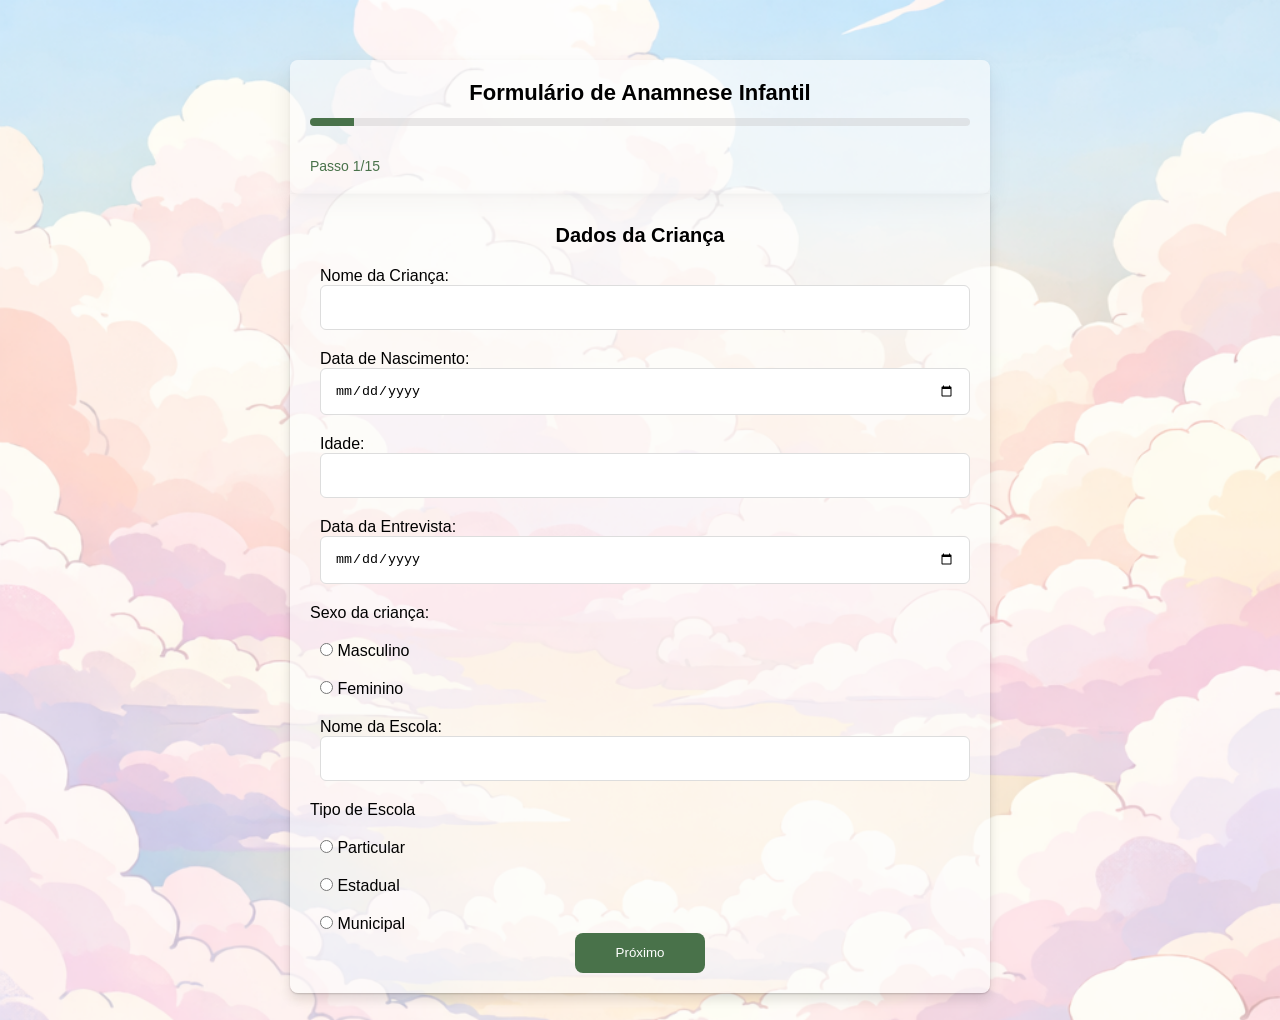
==== commit 4df5de31: "Finalização" ====
--- a/index.html
+++ b/index.html
@@ -26,22 +26,22 @@
 
         <h2>Dados da Criança</h2>
 
-        <label for="nome_crianca"> Nome da Criança <input type="text" id="nome_crianca" name="nome_da_crianca" required data-label="Nome da criança"></label>
+        <label for="nome_crianca"> Nome da Criança:<input type="text" id="nome_crianca" name="nome_da_crianca" required data-label="Nome da criança"></label>
         
-        <label for="data_nascimento">Data de Nascimento <input type="date" id="data_nascimento" name="data_de_nascimento" required data-label="Data de nascimento"></label>
-
-        <label for="idade">Idade <input type="number" id="idade" name="idade_da_crianca" min="0" required data-label="Idade da criança"></label> 
+        <label for="data_nascimento">Data de Nascimento:<input type="date" id="data_nascimento" name="data_de_nascimento" required data-label="Data de nascimento"></label>
+
+        <label for="idade">Idade:<input type="number" id="idade" name="idade_da_crianca" min="0" required data-label="Idade da criança"></label> 
         
-        <label for="data_entrevista">Data da Entrevista
+        <label for="data_entrevista">Data da Entrevista:
         <input type="date" id="data_entrevista" name="data_da_entrevista" data-label="Data da entrevista">
         </label>
 
-        <p>Sexo da criança</p>
+        <p>Sexo da criança:</p>
         <label for="masculino"><input type="radio" name="sexo_crianca" id="masculino" value="masculino" required data-label="Sexo da criança"> Masculino</label>
 
         <label for="feminino"><input type="radio" name="sexo_crianca" id="feminino" value="feminino" required data-label="Sexo da criança"> Feminino</label>
 
-        <label for="escola">Nome da Escola
+        <label for="escola">Nome da Escola:
         <input type="text" id="escola" name="nome_da_escola" data-label="Nome da escola">
         </label>
 
@@ -63,25 +63,25 @@
       <fieldset class="step">
         <h2>Dados dos Pais</h2>
         <div class="dados-pais">
-          <label for="nome_pai">Nome do Pai
+          <label for="nome_pai">Nome do Pai:
           <input type="text" id="nome_pai" name="nome_do_pai" data-label="Nome do pai">
           </label>
-          <label for="idade_pai">Idade
+          <label for="idade_pai">Idade:
           <input type="text" id="idade_pai" name="idade_do_pai" min="0" data-label="Idade do pai">
           </label>
-          <label for="profissao_pai">Profissão
+          <label for="profissao_pai">Profissão:
           <input type="text" id="profissao_pai" name="profissao_do_pai" data-label="Profissão do pai">
           </label>
         </div >
 
         <div class="dados-pais">
-          <label for="nome_mae">Nome da Mãe
+          <label for="nome_mae">Nome da Mãe:
           <input type="text" id="nome_mae" name="nome_da_mae" data-label="Nome da mãe">
           </label>
-          <label for="idade_mae">Idade
+          <label for="idade_mae">Idade:
           <input type="text" id="idade_mae" name="idade_da_mae" min="0" data-label="Idade da mãe">
           </label>
-          <label for="profissao_mae">Profissão
+          <label for="profissao_mae">Profissão:
           <input type="text" id="profissao_mae" name="profissao_da_mae" data-label="Profissão da mãe">
           </label>
         </div> 
@@ -94,7 +94,7 @@
 
        <fieldset class="step">
         <h2>Sobre a Criança</h2>
-        <p>A criança é?</p>
+        <p>A criança é:</p>
 
         <label for="filho_unico"><input type="radio" id="filho_unico" name="ordem_de_nascimento_da_crianca" value="filho_unico" data-label="A criança é"> Filho Único </label>
 
@@ -142,24 +142,24 @@
        <fieldset class="step">
         <h2>Antecedentes Familiares de Doenças Neurológicas e Psiquiátricas</h2>
 
-        <p>Transtornos Psiquiátricos</p>
+        <p>Transtornos Psiquiátricos?</p>
           <label for="psique_sim"><input type="radio" id="psique_sim" name="historico_doenca_psiquiatrica" value="sim" data-target="doenca_psiquiatrica" data-label="Algum familiar tem transtorno psiquiátrico"> Sim</label>
 
           <label for="psique_nao"><input type="radio" id="psique_nao" name="historico_doenca_psiquiatrica" value="nao" data-label="Algum familiar tem transtorno psiquiátrico"> Não</label>
 
          <div id="doenca_psiquiatrica" class="ocultar">
-          <label> Qual o grau de parentesco?<input type="text" name="descricao_grau_parentesco_psiqui" data-label="Qual o grau de parentesco transtorno psiquiátrico"></label>
+          <label> Qual o grau de parentesco?<input type="text" name="descricao_grau_parentesco_psiqui" data-label="Qual o grau de parentesco dessa pessoa que tem transtorno psiquiátrico"></label>
 
           <label> Essa pessoa reside com a família e qual o contato da criança com este parente?<input type="text" name="descricao_contato_parente_psiqui" data-label="Qual o contato da criança com essa pessoa que tem transtorno psiquiátrico"></label>
         </div>
 
-        <p>Doenças Físicas</p>
+        <p>Doenças Físicas?</p>
           <label for="fisica_sim"><input type="radio" id="fisica_sim" name="historico_doenca_fisica" value="sim" data-target="doenca_fisica" data-label="Algum familiar tem doença física"> Sim</label>
 
           <label for="fisica_nao"><input type="radio" id="fisica_nao" name="historico_doenca_fisica" value="nao" data-label="Algum familiar tem doença física"> Não</label>
 
          <div id="doenca_fisica" class="ocultar">
-          <label> Qual o grau de parentesco?<input type="text" name="descricao_grau_parentesco_doenca_fisica" data-label="Qual o grau de parentesco doença fisica"></label>
+          <label> Qual o grau de parentesco?<input type="text" name="descricao_grau_parentesco_doenca_fisica" data-label="Qual o grau de parentesco dessa pesssoa que tem doença física"></label>
 
           <label> Essa pessoa reside com a família e qual o contato da criança com este parente?<input type="text" name="descricao_contato_parente_neuro" data-label="Qual o contato da criança com essa pessoa que tem doenças físicas"></label>
         </div>
@@ -259,15 +259,14 @@
 
        <fieldset class="step">
         <h2>Desenvolvimento da Linguagem e Psicomotor</h2>
-        <p>Com que idade a criança falou às:</p>
-
-        <label for="palavras">Primeiras palavras:
+    
+        <label for="palavras">Com que idade a criaça falou as primeiras palavras?
         <input type="text" name="idade_das_primeiras_palavras" id="palavras" data-label="Idade que falou as primeiras palavras">
         </label>
 
         <p>Teve dificuldades na aquisição da fala?</p>
 
-        <label for="fala_sim"><input type="radio" name="teve_dificuldade_na_fala" id="fala_sim" value="sim" data-target="descricao_dificuldade_fala" data-label="Dificuldade naaquisição fala"> Sim</label>
+        <label for="fala_sim"><input type="radio" name="teve_dificuldade_na_fala" id="fala_sim" value="sim" data-target="descricao_dificuldade_fala" data-label="Dificuldade na aquisição fala"> Sim</label>
 
         <label for="fala_nao"><input type="radio" name="teve_dificuldade_na_fala" id="fala_nao" value="nao" data-label="Dificuldade na aquisição fala"> Não</label>
 
@@ -278,19 +277,19 @@
 
         <p>Com que idade a criança:</p>
 
-        <label for="engatinhou">Engatinhou:
+        <label for="engatinhou">Engatinhou?
         <input type="text" name="idade_que_engatinhou" id="engatinhou" data-label="Idade que engatinhou">
         </label>
 
-        <label for="andou"> Andou:
+        <label for="andou"> Andou?
         <input type="text" name="idade_que_andou" id="andou" data-label="Idade que andou">
         </label>
 
         <h2>Controle Urinário Noturno</h2>
-        <label>Com que idade a criança teve controle da enurese(urinar na roupa/cama)? <input type="text" name="idade_controle_encoprese" id="idade_controle_encoprese" data-label="Com que idade a criança teve controle da enurese(urinar na roupa/cama)"></label>
+        <label>Com que idade a criança teve controle da enurese (urinar na roupa/cama)? <input type="text" name="idade_controle_encoprese" id="idade_controle_encoprese" data-label="Com que idade a criança teve controle da enurese(urinar na roupa/cama)"></label>
 
          <h2>Controle Intestinal</h2>
-        <label>Com que idade a criança teve controle da encoprese(sujar a roupa com fezes)? <input type="text" name="idade_controle_enurese" id="idade_controle_enurese" data-label="Com que idade a criança teve controle da encoprese(sujar a roupa com fezes)?"></label>
+        <label>Com que idade a criança teve controle da encoprese (sujar a roupa com fezes)? <input type="text" name="idade_controle_enurese" id="idade_controle_enurese" data-label="Com que idade a criança teve controle da encoprese(sujar a roupa com fezes)"></label>
 
         <p>Qual mão usa para comer?</p>
         <label for="direita"><input type="radio" name="mao_comer" value="direita" id="direita" data-label="Qual mão usa para comer"> Direita</label>
@@ -373,9 +372,9 @@
         <label for="respeita_nao"><input type="radio" name="respeita_os_horarios_da_alimentacao" id="respeita_nao" value="nao" data-label="A criança respeita os horários de se alimentar"> Não</label>
 
         <p>A criança faz as refeições junto com outros familiares?</p>
-        <label for="junto_sim"><input type="radio" name="faz_refeicoes_com_a_familia" id="junto_sim" value="sim" data-label="A criança se alemnta junto com outros familiares"> Sim</label>
-
-        <label for="junto__nao"><input type="radio" name="faz_refeicoes_com_a_familia" id="junto__nao" value="nao" data-label="A criança se alemnta junto com outros familiares"> Não</label>
+        <label for="junto_sim"><input type="radio" name="faz_refeicoes_com_a_familia" id="junto_sim" value="sim" data-label="A criança se alimenta junto com outros familiares"> Sim</label>
+
+        <label for="junto__nao"><input type="radio" name="faz_refeicoes_com_a_familia" id="junto__nao" value="nao" data-label="A criança se alimenta junto com outros familiares"> Não</label>
 
         <p>A criança recusa-se a comer?</p>
         <label for="comer_sim"><input type="radio" name="recusa_se_a_comer" id="comer_sim" value="sim" data-label="A criança recusa-se a comer"> Sim</label>
@@ -398,7 +397,7 @@
         <label for="ofere_outros"><input type="radio" name="oferece_comida" id="ofere_outros" value="outros" data-label="Quem oferece comida a criança"> Outros</label>
 
         <div id="preferencias_alimentares">
-          <label for="preferencias">Quais são suas preferêcias alimentares:</label>
+          <label for="preferencias">Quais são suas preferêcias alimentares?</label>
           <textarea class="observacoes" name="preferencias_alimentares" id="preferencias" data-label="Quais as preferências alimentares da criança"></textarea>
         </div>
 
@@ -410,7 +409,7 @@
 
         <div id="peso_carcteristicas" class="ocultar">
           <label for="caracteristicas">Diga se o peso está acima  ou abaixo:</label>
-          <textarea name="descricao_da_situacao_do_peso" id="caracteristicas" data-label="O peso está acima ou abaixo"></textarea>
+          <textarea name="descricao_da_situacao_do_peso" id="caracteristicas" data-label="O peso está acima ou abaixo do peso"></textarea>
         </div>
 
         <div class="button-step">
@@ -433,7 +432,7 @@
 
             <div id="descriacao_mudanca_quarto" class="ocultar">
               <label for="atitude_pais"> Qual a atitude dos pais?</label>
-              <textarea name="atitude_pais" id="atitude_pais" data-label="Atitude dos pais em relaçao á criança ir dormir com eles no meio da noite"></textarea>
+              <textarea name="atitude_pais" id="atitude_pais" data-label="Atitude dos pais em relação à criança ir dormir com eles no meio da noite"></textarea>
             </div>
 
             <p>Qual a qualidade de sono da criança?</p>
@@ -483,7 +482,7 @@
         </fieldset>
 
         <fieldset class="step">
-          <h2>Quais tipos de tratamento de que a criança já necessitou ou necessita?</h2>
+          <h2>Quais tipos de tratamento de que a criança já necessitou ou necessita</h2>
 
           <p>Fonoaudiologia?</p>
           <label><input type="radio" name="ja_fez_fonoaudiologia" value="sim" data-target="detalhes_fono" data-label="Fonaudiologia"> Sim</label>
@@ -504,11 +503,11 @@
             </label>
 
             <p>Houve melhora?</p>
-            <label><input type="radio" name="resultado_do_tratamento_fonoaudiologico" value="sim" data-label="Melhora com fonoaudiologia"> Sim</label>
-
-           <label><input type="radio" name="resultado_do_tratamento_fonoaudiologico" value="nao" data-label="Melhora com fonoaudiologia"> Não</label>
-
-            <label><input type="radio" name="resultado_do_tratamento_fonoaudiologico" value="regular" data-label="Melhora com fonoaudiologia"> Regular</label>
+            <label><input type="radio" name="resultado_do_tratamento_fonoaudiologico" value="sim" data-label="Houve melhora com o tratamento de fonoaudiologia"> Sim</label>
+
+           <label><input type="radio" name="resultado_do_tratamento_fonoaudiologico" value="nao" data-label="Houve melhora com o tratamento de fonoaudiologia"> Não</label>
+
+            <label><input type="radio" name="resultado_do_tratamento_fonoaudiologico" value="regular" data-label="Houve melhora com o tratamento de fonoaudiologia"> Regular</label>
           </div>
 
           <p>Terapia ocupacional?</p>
@@ -530,11 +529,11 @@
             </label>
 
             <p>Houve melhora?</p>
-            <label><input type="radio" name="resultado_terapia_ocupacional" value="sim" data-label="Melhora com terapia ocupacional"> Sim</label>
-
-           <label><input type="radio" name="resultado_terapia_ocupacional" value="nao" data-label="Melhora com terapia ocupacional"> Não</label>
-
-            <label><input type="radio" name="resultado_terapia_ocupacional" value="regular" data-label="Melhora com terapia ocupacional"> Regular</label>
+            <label><input type="radio" name="resultado_terapia_ocupacional" value="sim" data-label="Houve melhora com a terapia ocupacional"> Sim</label>
+
+           <label><input type="radio" name="resultado_terapia_ocupacional" value="nao" data-label="Houve melhora com a terapia ocupacional"> Não</label>
+
+            <label><input type="radio" name="resultado_terapia_ocupacional" value="regular" data-label="Houve melhora com a terapia ocupacional"> Regular</label>
           </div>
 
           <p>Fisioterapia?</p>
@@ -556,11 +555,11 @@
             </label>
 
             <p>Houve melhora?</p>
-            <label><input type="radio" name="resultado_fisioterapia" data-label="Melhorou com fisioterapia"> Sim</label>
-
-           <label><input type="radio" name="resultado_fisioterapia" data-label="Melhora com fisioterapia"> Não</label>
-
-            <label><input type="radio" name="resultado_fisioterapia" data-label="Melhora com fisioterapia"> Regular</label>
+            <label><input type="radio" name="resultado_fisioterapia" data-label="Houve melhora com fisioterapia"> Sim</label>
+
+           <label><input type="radio" name="resultado_fisioterapia" data-label="Houve melhora com fisioterapia"> Não</label>
+
+            <label><input type="radio" name="resultado_fisioterapia" data-label="Houve melhora com fisioterapia"> Regular</label>
           </div>
 
           <p>Psicoterapia?</p>
@@ -582,11 +581,11 @@
             </label>
 
             <p>Houve melhora?</p>
-            <label for="melhora_psico_sim"><input type="radio" name="resultado_psicoterapia" id="melhora_psico_sim" data-label="Melhora com a psicoterapia"> Sim</label>
-
-           <label for="melhora_psico_nao"><input type="radio" name="resultado_psicoterapia" id="melhora_psico_nao" data-label="Melhora com a psicoterapia"> Não</label>
-
-            <label for="melhora_psico_regular"><input type="radio" name="resultado_psicoterapia" id="melhora_psico_regular" data-label="Melhora com a psicoterapia"> Regular</label>
+            <label for="melhora_psico_sim"><input type="radio" name="resultado_psicoterapia" id="melhora_psico_sim" data-label="Houve melhora com a psicoterapia"> Sim</label>
+
+           <label for="melhora_psico_nao"><input type="radio" name="resultado_psicoterapia" id="melhora_psico_nao" data-label="Houve melhora com a psicoterapia"> Não</label>
+
+            <label for="melhora_psico_regular"><input type="radio" name="resultado_psicoterapia" id="melhora_psico_regular" data-label="Houve melhora com a psicoterapia"> Regular</label>
           </div>
 
           <p>Psicopedagogia?</p>
@@ -608,11 +607,11 @@
             </label>
 
             <p>Houve melhora?</p>
-            <label for="melhora_psico_pedago_sim"><input type="radio" name="melhora_psico_pedago" id="melhora_psico_pedago_sim" data-label="Melhora com psicopedagoga"> Sim</label>
-
-           <label for="melhora_psico_pedago_nao"><input type="radio" name="melhora_psico_pedago" id="melhora_psico_pedago_nao" data-label="Melhora com psicopedagoga"> Não</label>
-
-            <label for="melhora_psico_pedago_regular"><input type="radio" name="melhora_psico_pedago" id="melhora_psico_pedago_regular" data-label="Melhora com psicopedagoga"> Regular</label>
+            <label for="melhora_psico_pedago_sim"><input type="radio" name="melhora_psico_pedago" id="melhora_psico_pedago_sim" data-label="Houve melhora com psicopedagoga"> Sim</label>
+
+           <label for="melhora_psico_pedago_nao"><input type="radio" name="melhora_psico_pedago" id="melhora_psico_pedago_nao" data-label="Houve melhora com psicopedagoga"> Não</label>
+
+            <label for="melhora_psico_pedago_regular"><input type="radio" name="melhora_psico_pedago" id="melhora_psico_pedago_regular" data-label="Houve melhora com psicopedagoga"> Regular</label>
           </div>
 
           <p>Psiquiatria?</p>
@@ -634,11 +633,11 @@
             </label>
 
             <p>Houve melhora?</p>
-            <label for="melhora_psiqui_sim"><input type="radio" name="melhora_psiqui" id="melhora_psiqui_sim" data-label="Melhora com psiquiatra"> Sim</label>
-
-           <label for="melhora_psiqui_nao"><input type="radio" name="melhora_psiqui" id="melhora_psiqui_nao" data-label="Melhora com psiquiatra"> Não</label>
-
-            <label for="melhora_psiqui_regular"><input type="radio" name="melhora_psiqui" id="melhora_psiqui_regular" data-label="Melhora com psiquiatra"> Regular</label>
+            <label for="melhora_psiqui_sim"><input type="radio" name="melhora_psiqui" id="melhora_psiqui_sim" data-label="Houve melhora com psiquiatra"> Sim</label>
+
+           <label for="melhora_psiqui_nao"><input type="radio" name="melhora_psiqui" id="melhora_psiqui_nao" data-label="Houve melhora com psiquiatra"> Não</label>
+
+            <label for="melhora_psiqui_regular"><input type="radio" name="melhora_psiqui" id="melhora_psiqui_regular" data-label="Houve melhora com psiquiatra"> Regular</label>
           </div>
 
           <p>Outros?</p>
@@ -699,13 +698,7 @@
           </div>
 
           <label for="dificuldade_escolar">Qual o tipo de dificuldade escolar da criança?<input type="text" name="dificuldade_escolar" id="dificuldade_escolar" data-label="Tipo de dificuldade escolar"></label>
-         
-
-          <p>A criança sempre apresentou dificuldade ou passou a apresentar dificuldade na escola recentemente?</p>
       
-          <label><input type="radio" name="apresentar_difi" value="sempre" data-label="Dificuldade escolar"> Sempre</label>
-          <label><input type="radio" name="apresentar_difi" value="recentemente" data-label="Dificuldade escolar"> Recentemente</label>
-
            <p>A letra da criança apresenta:</p>
            <p>Trocas de letras (substitui uma letra por outra ao escrever uma palavra)?</p>
            <label><input type="radio" name="trocas_letras" value="sim" data-target="detalhes_letras" data-label="Trocas de letras"> Sim</label>
@@ -726,7 +719,7 @@
 
           <p>Aglutinações (junta palavras que deveriam estar separadas)?</p>
           <label><input type="radio" name="aglutinacao_letra" value="sim" data-target="detalhes_aglutinacoes" data-label="Aglutinações na escrita"> Sim</label>
-          <label><input type="radio" name="aglutinacao_letra" value="nao" data-label="Aglutinaçoes na escrita"> Não</label>
+          <label><input type="radio" name="aglutinacao_letra" value="nao" data-label="Aglutinações na escrita"> Não</label>
   
           <div id="detalhes_aglutinacoes" class="ocultar">
             <label>Quais?<input type="text" name="aglutinacoes" id="aglutinacoes" data-label="Quais palavras escreve com alglutinação"></label>
@@ -748,7 +741,7 @@
 
         <fieldset class="step">
           <h2>Dinâmica Familiar</h2>
-          <label for="">Principal cuidador<input type="text" name="principal_cuidador" id="principal_cuidador" data-label="Principal cuidador"></label>
+          <label for="principal_cuidador">Principal cuidador:<input type="text" name="principal_cuidador" id="principal_cuidador" data-label="Principal cuidador"></label>
           
 
           <label>Como é o relacionamento da criança com as pessoas do cotidiano?<input type="text" name="com_quem_a_crianca_se_relaciona_melhor" data-label="Como é o ralacionamento da criança com as pessoas do cotidiano"></label>
@@ -771,16 +764,16 @@
           <label><input type="radio" name="quem_brinca_mais_com_a_crianca" value="os_dois_brinca" data-label="Quem brinca mais com a criança"> Os pais</label>
           <label><input type="radio" name="quem_brinca_mais_com_a_crianca" value="irmaos" data-label="Quem brinca mais com a criança"> Irmãos</label>
 
-          <p>Quem acompanha intimamente a vida acadêmica da criança</p>
-          <label><input type="radio" name="quem_acompanha_a_vida_academica_da_crianca" value="mae_acompanha" data-label="Quam acompanha a vida escolar da criança"> Mãe</label>
-          <label><input type="radio" name="quem_acompanha_a_vida_academica_da_crianca" value="pai_acompanha" data-label="Quam acompanha a vida escolar da criança"> Pai</label>
-          <label><input type="radio" name="quem_acompanha_a_vida_academica_da_crianca" value="outro_acompanha" data-label="Quam acompanha a vida escolar da criança" data-target="outros_acompanha_vida_escolar"> Outros</label>
+          <p>Quem acompanha intimamente a vida acadêmica da criança?</p>
+          <label><input type="radio" name="quem_acompanha_a_vida_academica_da_crianca" value="mae_acompanha" data-label="Quem acompanha a vida escolar da criança"> Mãe</label>
+          <label><input type="radio" name="quem_acompanha_a_vida_academica_da_crianca" value="pai_acompanha" data-label="Quem acompanha a vida escolar da criança"> Pai</label>
+          <label><input type="radio" name="quem_acompanha_a_vida_academica_da_crianca" value="outro_acompanha" data-label="Quem acompanha a vida escolar da criança" data-target="outros_acompanha_vida_escolar"> Outros</label>
 
           <div class="ocultar" id="outros_acompanha_vida_escolar">
-            <label for="descricao_outro_acompanha_escola">Quem é essa pessoa?<input type="text" name="descricao_outro_acompanha_escola"></label>
-          </div>
-
-          <label> Qual é o comportamento da criança na hora da tarefa?<input type="text" name="comportamento_tarefa" data-label="Qual é o comportamento da criança na hora da tarefa"></label>
+            <label for="descricao_outro_acompanha_escola">Quem é essa pessoa?<input type="text" name="descricao_outro_acompanha_escola" data-label="Quem é essa outra pessoa que acompanha a vida escolar da criança"></label>
+          </div>
+
+          <label> Qual é o comportamento da criança na hora da tarefa?<input type="text" name="comportamento_tarefa" data-label="Qual o comportamento da criança na hora da tarefa"></label>
 
           <p>Como a criança cuida do material escolar?</p>
           <label><input type="radio" name="cuidado_material" value="muito_cuidado" data-label="Como a criança cuida do material escolar"> Muito cuidado</label>
@@ -788,13 +781,8 @@
           <label><input type="radio" name="cuidado_material" value="pessimo_cuidado" data-label="Como a criança cuida do material escolar"> Péssimo cuidado</label>
 
           <p> A famìlia possui o hábito de sair juntos?</p>
-          <label><input type="radio" name="habito_sair" value="habito_sim" data-target="opcoes_lugares" data-label="A família sai junto"> Sim</label><label><input type="radio" name="habito_sair" value="habito_nao" data-label="A família sai junto"> Não</label>
-
-          <div id="opcoes_lugares" class="ocultar">
-            <div id="detalhes_lugares" class="ocultar">
-            <label> Quais  lugares?<input type="text" name="descricao_lugares" data-label="Quais são esses lugares que vão juntos"></label>
-          </div>
-          </div>
+          <label><input type="radio" name="habito_sair" value="habito_sim" data-target="opcoes_lugares" data-label="A família sai junto"> Sim</label>
+          <label><input type="radio" name="habito_sair" value="habito_nao" data-label="A família sai junto"> Não</label>
 
           <div class="button-step">
             <button type="button" class="voltar">Voltar</button>
@@ -858,7 +846,7 @@
           <div id="detalhes_driblar_regras" class="ocultar">
             <label for="descricao_como_driblar_regras"> Como? <input type="text" name="descricao_como_driblar_regras" id="descricao_driblar_regras" data-label="Como criança dribla regras"></label>
            
-            <label for="descricao_driblar_regras"> Qual a atitude dos pais? <input type="text" name="descricao_driblar_regras" id="descricao_driblar_regras" data-label="Qual a atitude dos responsáveis quando a criança tenta driblar regras"></label>
+            <label for="descricao_driblar_regras"> Qual a atitude dos pais? <input type="text" name="descricao_driblar_regras" id="descricao_driblar_regras" data-label="Qual a atitude dos pais quando a criança tenta driblar regras"></label>
           </div>
 
           <p>Tem comportamento de birra ou desafiador?</p>
@@ -904,26 +892,26 @@
           <label><input type="radio">Outros</label>
 
           <p>A criança cai ou se fere com frequência?</p>
-          <label><input type="radio" name="cai_ou_se_fere_com_frequencia" value="sim" data-target="detalhes_atitude_pais_ferimentos" data-label="A criança cai ou se fere frequentemente"> Sim</label><label><input type="radio" name="cai_ou_se_fere_com_frequencia" value="nao" data-label="A criança cai ou se fere frequentementeo"> Não</label>
+          <label><input type="radio" name="cai_ou_se_fere_com_frequencia" value="sim" data-target="detalhes_atitude_pais_ferimentos" data-label="A criança cai ou se fere frequentemente"> Sim</label><label><input type="radio" name="cai_ou_se_fere_com_frequencia" value="nao" data-label="A criança cai ou se fere frequentemente"> Não</label>
 
           <div id="detalhes_atitude_pais_ferimentos" class="ocultar">
-            <label> Qual a atitude dos pais?<input type="text" name="atitude_dos_pais_quando_a_crianca_se_fere" data-label="Qual a atitude dos pais?"></label>
+            <label> Qual a atitude dos pais?<input type="text" name="atitude_dos_pais_quando_a_crianca_se_fere" data-label="Qual a atitude dos pais a criança se ferir frequentemente"></label>
           </div>
 
           <p>A criança tem noção do perigo?</p>
            <label><input type="radio" name="tem_nocao_do_perigo" value="sim" data-label="A criança tem noção de perigo"> Sim</label><label><input type="radio" name="tem_nocao_do_perigo" value="nao" data-target="detalhes_atitude_pais_nocao_crianca" data-label="A criança tem noção de perigo"> Não</label>
 
           <div id="detalhes_atitude_pais_nocao_crianca" class="ocultar">
-            <label> Qual a atitude dos pais?<input type="text" name="atitude_dos_pais_quando_a_crianca_nao_tem_nocao_do_perigo" data-label="Qual a atitude dos pais?"></label>
-          </div>
-
-          <h2>Atividades de lazer:</h2>
-          <p>Eletrônicos</p>
+            <label> Qual a atitude dos pais?<input type="text" name="atitude_dos_pais_quando_a_crianca_nao_tem_nocao_do_perigo" data-label="Qual a atitude dos pais em relação a falta de noção de perigo"></label>
+          </div>
+
+          <h2>Atividades de lazer</h2>
+          <p>Eletrônicos?</p>
           <label><input type="radio" name="frequencia_televisao" value="sim_muito" data-label="Costuma assistir televisão"> Sim</label>
           <label><input type="radio" name="frequencia_televisao" value="raramente" data-label="Costuma assistir televisão"> Raramente</label>
           <label><input type="radio" name="frequencia_televisao" value="nunca_assiste" data-label="Costuma assistir televisão"> Nunca</label>
 
-          <p>Brincadeiras</p>
+          <p>Brincadeiras?</p>
           <label><input type="radio" name="frequencia_brincadeiras" value="sim_muito" data-label="Brincadeiras"> Sim</label>
           <label><input type="radio" name="frequencia_brincadeiras" value="sim_razoavel" data-label="Brincadeiras"> Sim, razoável</label>
           <label><input type="radio" name="frequencia_brincadeiras" value="raramente" data-label="Brincadeiras"> Raramente</label>
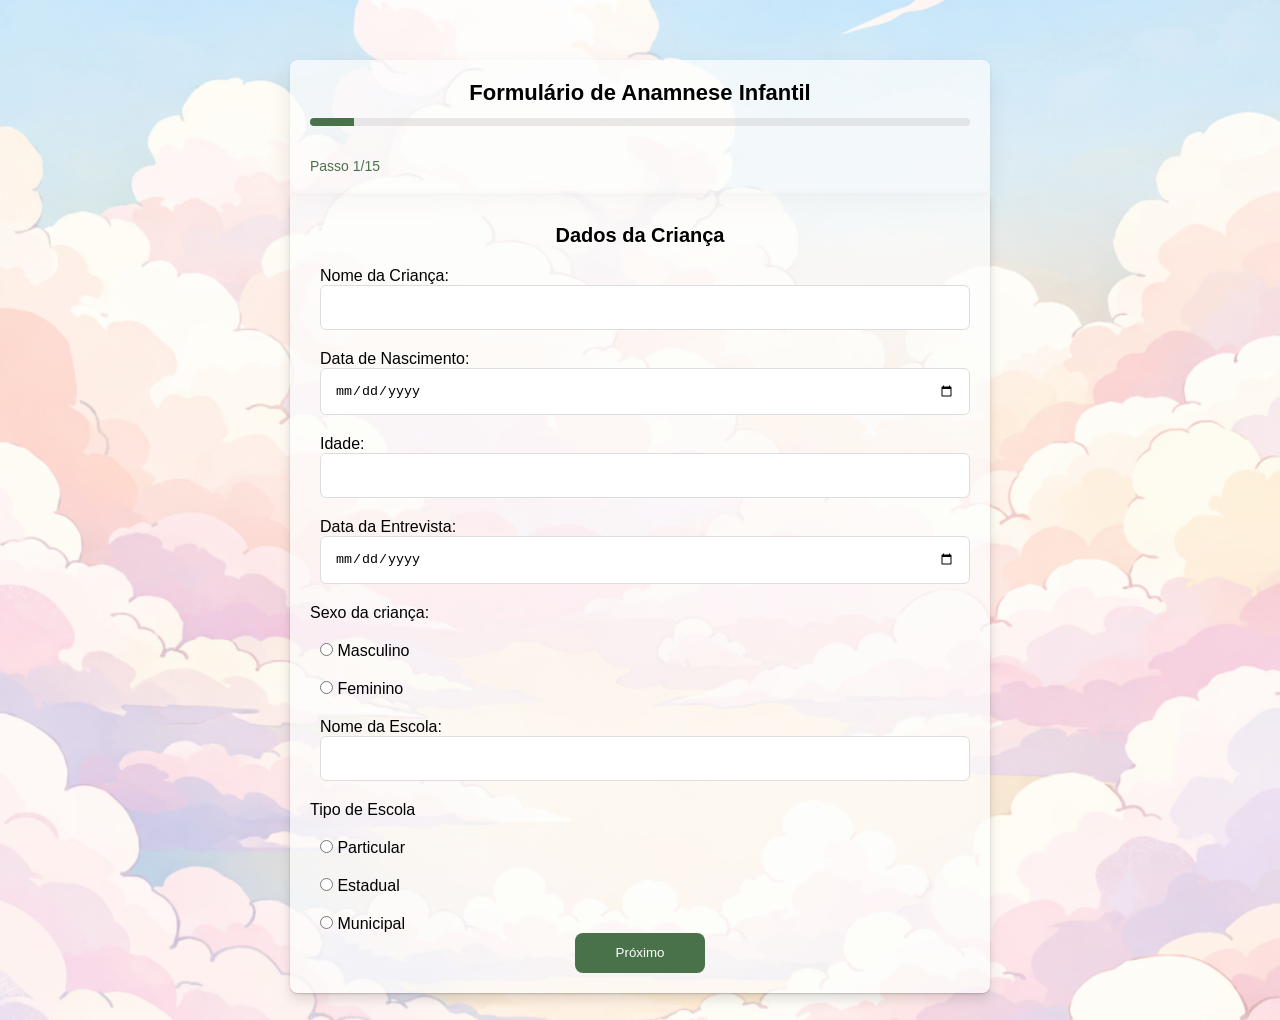
==== commit 9a669706: "juste background divs com class exibir" ====
--- a/index.html
+++ b/index.html
@@ -260,7 +260,7 @@
        <fieldset class="step">
         <h2>Desenvolvimento da Linguagem e Psicomotor</h2>
     
-        <label for="palavras">Com que idade a criaça falou as primeiras palavras?
+        <label for="palavras">Com que idade a criança falou as primeiras palavras?
         <input type="text" name="idade_das_primeiras_palavras" id="palavras" data-label="Idade que falou as primeiras palavras">
         </label>
 
@@ -277,11 +277,11 @@
 
         <p>Com que idade a criança:</p>
 
-        <label for="engatinhou">Engatinhou?
+        <label for="engatinhou">Engatinhou:
         <input type="text" name="idade_que_engatinhou" id="engatinhou" data-label="Idade que engatinhou">
         </label>
 
-        <label for="andou"> Andou?
+        <label for="andou"> Andou:
         <input type="text" name="idade_que_andou" id="andou" data-label="Idade que andou">
         </label>
 
--- a/style.css
+++ b/style.css
@@ -9,7 +9,7 @@
 
 /* VARIÁVEIS */
 :root{
---cor-fundo:#fefefe9b;
+--cor-fundo:#fefefeb4;
 --cor-primaria:#49724a;
 --cor-secundaria:#e0d4d4;
 --radius:8px;
@@ -52,13 +52,10 @@
 max-width: 700px;
 height: 100%;
 margin: 0 auto;
-
 border-radius:var(--radius);
-
 box-shadow:
 0 2px 4px rgba(0,0,0,0.05),
 0 10px 25px rgba(0,0,0,0.08);
-
 transition:var(--transition);
 }
 
@@ -220,11 +217,8 @@
 .ocultar{
 visibility:hidden;
 opacity:0;
-
 height:0;
-
 transform:translateY(-10px);
-
 transition:opacity .4s ease,
 transform .4s ease;
 }
@@ -232,13 +226,10 @@
 .exibir{
 visibility:visible;
 opacity:1;
-
 height:auto;
-
 padding:5px;
-
-background:#fff;
-
+background:#ffffffb5;
+border-radius: 8px;
 box-shadow:
 0 1px 2px rgba(0,0,0,0.05),
 0 6px 12px rgba(0,0,0,0.06);
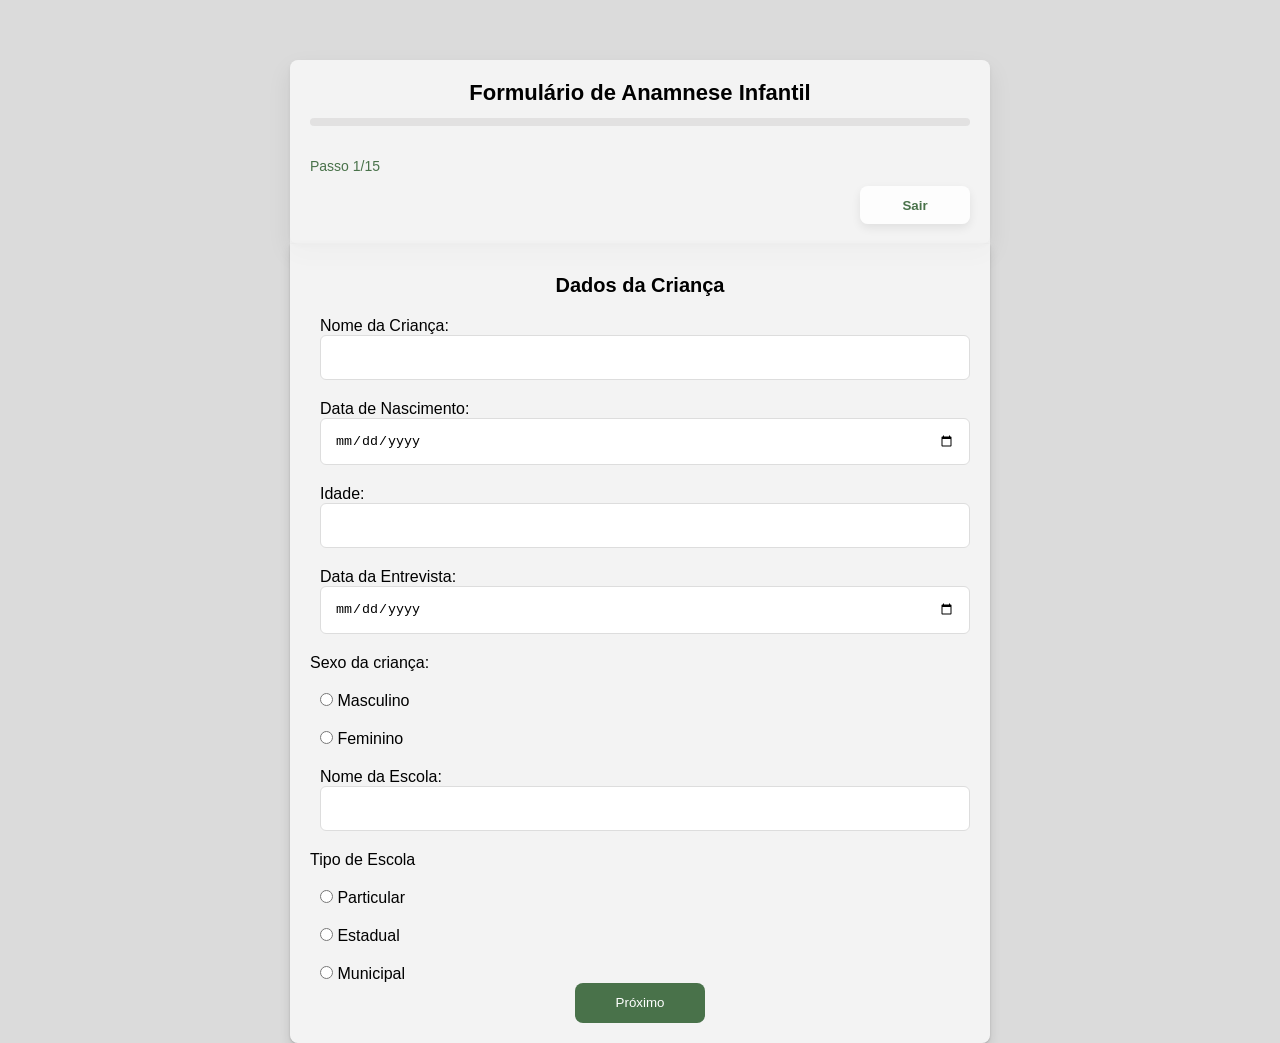
==== commit 60fa5c24: "Criacao da pagina de login" ====
--- a/index.html
+++ b/index.html
@@ -4,7 +4,7 @@
   <meta charset="UTF-8">
   <meta name="viewport" content="width=device-width, initial-scale=1.0">
   <title>Ficha de Anamnese Infantil</title>
-  <link rel="stylesheet" href="style.css">
+  <link rel="stylesheet" href="./styles/style.css">
 </head>
 <body>
 
@@ -18,6 +18,7 @@
         <p class="progress-text">
           Passo <span id="stepNumber">1</span>/15
         </p>
+        <button type="button" id="logoutBtn" class="logout-btn">Sair</button>
 
       </div>
 
@@ -125,9 +126,9 @@
 
         <p>A Criança mora com quem?</p>
          
-          <label for="com_pais"><input type="radio" name="mora_com" id="com_pais" value="com_pais" data-label="A criança mora"> Com os pais</label>
-
-          <label for="com_outros"><input type="radio" name="mora_com" id="com_outros" value="outros" data-label="A criança mora" data-target="descricao_mora_outros"> Outros</label>
+          <label for="com_pais"><input type="radio" name="mora_com" id="com_pais" value="pais" data-label="A criança mora com"> Com os pais</label>
+
+          <label for="com_outros"><input type="radio" name="mora_com" id="com_outros" value="outros" data-label="A criança mora com" data-target="descricao_mora_outros"> Outros</label>
 
           <div class="ocultar" id="descricao_mora_outros">
             <label>Quem é essa outra pessoa?<input type="text" name="descricao_mora_outros" data-label="Quem é essa outra pessoa que a criança mora"></label>
@@ -197,11 +198,11 @@
         <p>Quem encaminhou a criança?</p>
         <label for="encaminhar_mae"><input type="radio" name="quem_encaminhou_a_crianca" id="encaminhar_mae" value="mae" data-label="Quem encaminhou a criança"> A mãe</label>
 
-        <label for="encaminhar_pai"><input type="radio" name="quem_encaminhou_a_crianca" id="encaminhar_pai" value="encaminhar_pai" data-label="Quem encaminhou a criança"> O pai</label>
-
-        <label for="encaminhar_pais"><input type="radio" name="quem_encaminhou_a_crianca" id="encaminhar_pais" value="encaminhar_pais" data-label="Quem encaminhou a criança"> Os pais</label>
-
-        <label for="encaminhar_escola"><input type="radio" name="quem_encaminhou_a_crianca" id="encaminhar_escola" value="encaminhar_escola" data-label="Quem encaminhou a criança"> Escola</label>
+        <label for="encaminhar_pai"><input type="radio" name="quem_encaminhou_a_crianca" id="encaminhar_pai" value="pai" data-label="Quem encaminhou a criança"> O pai</label>
+
+        <label for="encaminhar_pais"><input type="radio" name="quem_encaminhou_a_crianca" id="encaminhar_pais" value="pais" data-label="Quem encaminhou a criança"> Os pais</label>
+
+        <label for="encaminhar_escola"><input type="radio" name="quem_encaminhou_a_crianca" id="encaminhar_escola" value="escola" data-label="Quem encaminhou a criança"> Escola</label>
 
         <label for="encaminhar_professora"><input type="radio" name="quem_encaminhou_a_crianca" id="encaminhar_professora" value="professora" data-label="Quem encaminhou a criança"> Professora</label>
 
@@ -233,7 +234,7 @@
 
         <label for="sem_intercorrencia"><input type="radio" name="intercorrencia" id="sem_intercorrencia" value="intercorrencia" data-label="Sem Intercorrência"> Sem Intercorrência</label>
 
-        <label for="ordem_fisica"><input type="radio" name="intercorrencia" id="ordem_fisica" value="ordem_fisica" data-target="problema_gestacao_ordem_fisica" data-label="Problemas de Ordem Física"> Problemas de Ordem Física</label>
+        <label for="ordem_fisica"><input type="radio" name="intercorrencia" id="ordem_fisica" value="problemas_ordem_fisica_na_gestacao" data-target="problema_gestacao_ordem_fisica" data-label="Problemas de Ordem Física"> Problemas de Ordem Física</label>
 
         <div id="problema_gestacao_ordem_fisica" class="ocultar">
           <label> Especifique:<input type="text" name="descricao_problema_fisica" data-label="Descrição problemas de ordem física na gravidez"></label>
@@ -243,7 +244,7 @@
         <textarea name="observacoes_sobre_a_gestacao" id="observacao_gestacao" data-label="Sobre a gestação"></textarea>
         
         <p>Nascimento:</p>
-        <label for="a_termo"><input type="radio" name="tempo_de_nascimento" id="a_termo" value="a_termo" data-label="O nascimento foi"> A Termo</label>
+        <label for="a_termo"><input type="radio" name="tempo_de_nascimento" id="a_termo" value="a termo" data-label="O nascimento foi"> A Termo</label>
 
         <label for="prematuro"><input type="radio" name="tempo_de_nascimento" id="prematuro" value="prematuro" data-label="O nascimento foi"> Prematuro</label>
 
@@ -296,8 +297,8 @@
         <label for="esquerda"><input type="radio" name="mao_comer" value="esquerda" id="esquerda" data-label="Qual mão usa para comer"> Esquerda</label>
 
         <p>Qual pé utiliza para chutar?</p>
-        <label for="pe_direito"><input type="radio" name="pe_chutar" value="pe_direito" id="pe_direito" data-label="Qual pé utiliza para chutar"> Direito</label>
-        <label for="pe_esquerdo"><input type="radio" name="pe_chutar" value="pe_esquerdo" id="pe_esquerdo" data-label="Qual pé utiliza para chutar"> Esquerdo</label>
+        <label for="pe_direito"><input type="radio" name="pe_chutar" value="direito" id="pe_direito" data-label="Qual pé utiliza para chutar"> Direito</label>
+        <label for="pe_esquerdo"><input type="radio" name="pe_chutar" value="pe_esquerdo" id="esquerdo" data-label="Qual pé utiliza para chutar"> Esquerdo</label>
 
         <p>Se veste sozinho?</p>
         <label for="vestir_sim"><input type="radio" id="vestir_sim" name="se_veste_sozinha" value="sim" data-label="Se veste sozinho"> Sim</label>
@@ -382,7 +383,7 @@
         <label for="comer_nao"><input type="radio" name="recusa_se_a_comer" id="comer_nao" value="nao" data-label="A criança recusa-se a comer"> Não</label>
 
         <p>Como é a alimentação da criança?</p>
-        <label><input type="radio" name="alimentacao_crianca" value="otima" data-label="Como é a alimentação da criança"> Ótima, come bem</label>
+        <label><input type="radio" name="alimentacao_crianca" value="otima_come_bem" data-label="Como é a alimentação da criança"> Ótima, come bem</label>
         <label><input type="radio" name="alimentacao_crianca" value="boa" data-label="Como é a alimentação da criança"> Boa</label>
         <label><input type="radio" name="alimentacao_crianca" value="regular" data-label="Como é a alimentação da criança"> Regular</label>
         <label><input type="radio" name="alimentacao_crianca" value="ruim" data-label="Como é a alimentação da criança"> Ruim</label>
@@ -436,7 +437,7 @@
             </div>
 
             <p>Qual a qualidade de sono da criança?</p>
-            <label for="qualidade_sono_pessimo"><input type="radio" name="qualidade_sono" id="qualidade_sono_pessimo" value="pessimo" data-label="Qualidade do sono da criança"> Ruim</label>
+            <label for="qualidade_sono_pessimo"><input type="radio" name="qualidade_sono" id="qualidade_sono_pessimo" value="ruim" data-label="Qualidade do sono da criança"> Ruim</label>
 
             <label for="qualidade_sono_regular"><input type="radio" name="qualidade_sono" id="qualidade_sono_regular" value="regular" data-label="Qualidade do sono da criança"> Regular</label>
 
@@ -456,7 +457,7 @@
 
             <label for="saude-atual_regular"><input type="radio" name="saude_atual_da_crianca" id="saude-atual_regular" value="regular" data-label="Qual a saúde geral da criança atualmente"> Regular</label>
 
-            <label for="saude-atual_pessimo"><input type="radio" name="saude_atual_da_crianca" id="saude-atual_pessimo" value="pessimo" data-label="Qual a saúde geral da criança atualmente"> Ruim</label>             
+            <label for="saude-atual_pessimo"><input type="radio" name="saude_atual_da_crianca" id="saude-atual_pessimo" value="ruim" data-label="Qual a saúde geral da criança atualmente"> Ruim</label>             
 
             <div class="detalhes_doencas">
               <div class="doencas_importantes">
@@ -555,11 +556,11 @@
             </label>
 
             <p>Houve melhora?</p>
-            <label><input type="radio" name="resultado_fisioterapia" data-label="Houve melhora com fisioterapia"> Sim</label>
-
-           <label><input type="radio" name="resultado_fisioterapia" data-label="Houve melhora com fisioterapia"> Não</label>
-
-            <label><input type="radio" name="resultado_fisioterapia" data-label="Houve melhora com fisioterapia"> Regular</label>
+            <label><input type="radio" name="resultado_fisioterapia" data-label="Houve melhora com fisioterapia" value="sim"> Sim</label>
+
+           <label><input type="radio" name="resultado_fisioterapia" data-label="Houve melhora com fisioterapia" value="nao"> Não</label>
+
+            <label><input type="radio" name="resultado_fisioterapia" data-label="Houve melhora com fisioterapia" value="regular"> Regular</label>
           </div>
 
           <p>Psicoterapia?</p>
@@ -581,11 +582,11 @@
             </label>
 
             <p>Houve melhora?</p>
-            <label for="melhora_psico_sim"><input type="radio" name="resultado_psicoterapia" id="melhora_psico_sim" data-label="Houve melhora com a psicoterapia"> Sim</label>
-
-           <label for="melhora_psico_nao"><input type="radio" name="resultado_psicoterapia" id="melhora_psico_nao" data-label="Houve melhora com a psicoterapia"> Não</label>
-
-            <label for="melhora_psico_regular"><input type="radio" name="resultado_psicoterapia" id="melhora_psico_regular" data-label="Houve melhora com a psicoterapia"> Regular</label>
+            <label for="melhora_psico_sim"><input type="radio" name="resultado_psicoterapia" id="melhora_psico_sim" data-label="Houve melhora com a psicoterapia" value="sim"> Sim</label>
+
+           <label for="melhora_psico_nao"><input type="radio" name="resultado_psicoterapia" id="melhora_psico_nao" data-label="Houve melhora com a psicoterapia" value="nao"> Não</label>
+
+            <label for="melhora_psico_regular"><input type="radio" name="resultado_psicoterapia" id="melhora_psico_regular" data-label="Houve melhora com a psicoterapia" value="regular"> Regular</label>
           </div>
 
           <p>Psicopedagogia?</p>
@@ -607,11 +608,11 @@
             </label>
 
             <p>Houve melhora?</p>
-            <label for="melhora_psico_pedago_sim"><input type="radio" name="melhora_psico_pedago" id="melhora_psico_pedago_sim" data-label="Houve melhora com psicopedagoga"> Sim</label>
-
-           <label for="melhora_psico_pedago_nao"><input type="radio" name="melhora_psico_pedago" id="melhora_psico_pedago_nao" data-label="Houve melhora com psicopedagoga"> Não</label>
-
-            <label for="melhora_psico_pedago_regular"><input type="radio" name="melhora_psico_pedago" id="melhora_psico_pedago_regular" data-label="Houve melhora com psicopedagoga"> Regular</label>
+            <label for="melhora_psico_pedago_sim"><input type="radio" name="melhora_psico_pedago" id="melhora_psico_pedago_sim" data-label="Houve melhora com psicopedagoga" value="sim"> Sim</label>
+
+           <label for="melhora_psico_pedago_nao"><input type="radio" name="melhora_psico_pedago" id="melhora_psico_pedago_nao" data-label="Houve melhora com psicopedagoga" value="nao"> Não</label>
+
+            <label for="melhora_psico_pedago_regular"><input type="radio" name="melhora_psico_pedago" id="melhora_psico_pedago_regular" data-label="Houve melhora com psicopedagoga" value="regular"> Regular</label>
           </div>
 
           <p>Psiquiatria?</p>
@@ -633,11 +634,11 @@
             </label>
 
             <p>Houve melhora?</p>
-            <label for="melhora_psiqui_sim"><input type="radio" name="melhora_psiqui" id="melhora_psiqui_sim" data-label="Houve melhora com psiquiatra"> Sim</label>
-
-           <label for="melhora_psiqui_nao"><input type="radio" name="melhora_psiqui" id="melhora_psiqui_nao" data-label="Houve melhora com psiquiatra"> Não</label>
-
-            <label for="melhora_psiqui_regular"><input type="radio" name="melhora_psiqui" id="melhora_psiqui_regular" data-label="Houve melhora com psiquiatra"> Regular</label>
+            <label for="melhora_psiqui_sim"><input type="radio" name="melhora_psiqui" id="melhora_psiqui_sim" data-label="Houve melhora com psiquiatra" value="sim"> Sim</label>
+
+           <label for="melhora_psiqui_nao"><input type="radio" name="melhora_psiqui" id="melhora_psiqui_nao" data-label="Houve melhora com psiquiatra" value="nao"> Não</label>
+
+            <label for="melhora_psiqui_regular"><input type="radio" name="melhora_psiqui" id="melhora_psiqui_regular" data-label="Houve melhora com psiquiatra" value="regular"> Regular</label>
           </div>
 
           <p>Outros?</p>
@@ -659,11 +660,11 @@
               </label>
 
             <p>Houve melhora?</p>
-            <label for="melhora_outros_sim"><input type="radio" name="melhora_outros" id="melhora_outros_sim" data-label="Houve melhora com esse outro tratamento"> Sim</label>
-
-           <label for="melhora_outros_nao"><input type="radio" name="melhora_outros" id="melhora_outros_nao" data-label="Houve melhora com esse outro tratamento"> Não</label>
-
-            <label for="melhora_outros_regular"><input type="radio" name="melhora_outros" id="melhora_outros_regular" data-label="Houve melhora com esse outro tratamento"> Regular</label>
+            <label for="melhora_outros_sim"><input type="radio" name="melhora_outros" id="melhora_outros_sim" data-label="Houve melhora com esse outro tratamento" value="sim"> Sim</label>
+
+           <label for="melhora_outros_nao"><input type="radio" name="melhora_outros" id="melhora_outros_nao" data-label="Houve melhora com esse outro tratamento" value="nao"> Não</label>
+
+            <label for="melhora_outros_regular"><input type="radio" name="melhora_outros" id="melhora_outros_regular" data-label="Houve melhora com esse outro tratamento" value="regular"> Regular</label>
           </div>
 
           <div class="button-step">
@@ -678,9 +679,9 @@
                  
 
           <p>Já reprovou?</p>
-          <label for="reprovou_sim"><input type="radio" name="ja_reprovou_na_escola" id="reprovou_sim" data-label="A criança já reprovou"> Sim</label>
-
-          <label for="reprovou_nao"><input type="radio" name="ja_reprovou_na_escola" id="reprovou_nao" data-label="A criança já reprovou"> Não</label>
+          <label for="reprovou_sim"><input type="radio" name="ja_reprovou_na_escola" id="reprovou_sim" data-label="A criança já reprovou" data-target="detalhes_reprovacao" value="sim"> Sim</label>
+
+          <label for="reprovou_nao"><input type="radio" name="ja_reprovou_na_escola" id="reprovou_nao" data-label="A criança já reprovou" value="nao"> Não</label>
 
           <div id="detalhes_reprovacao" class="ocultar">
             <label for="quando_reprovou">Quais séries reprovou?
@@ -747,30 +748,30 @@
           <label>Como é o relacionamento da criança com as pessoas do cotidiano?<input type="text" name="com_quem_a_crianca_se_relaciona_melhor" data-label="Como é o ralacionamento da criança com as pessoas do cotidiano"></label>
 
           <p>Os pais tem o hábito de brincar com a criança?</p>
-          <label><input type="radio" name="pais_costumam_brincar_com_a_crianca" data-target="vezes_brincadas_semana" data-label="Os pais tem o hábito de brincar com a criança"> Sim</label>
-          <label><input type="radio" name="pais_costumam_brincar_com_a_crianca" data-label="Os pais tem o hábito de brincar com a criança"> Não</label>
-
-          <div id="vezes_brincadas_semana">
+          <label><input type="radio" name="pais_costumam_brincar_com_a_crianca" data-target="vezes_brincadas_semana" data-label="Os pais tem o hábito de brincar com a criança" value="sim"> Sim</label>
+          <label><input type="radio" name="pais_costumam_brincar_com_a_crianca" data-label="Os pais tem o hábito de brincar com a criança" value="nao"> Não</label>
+
+          <div id="vezes_brincadas_semana" class="ocultar">
             <p>Quantas vezes por semana?</p>
-            <label><input type="radio" name="frequencia_semanal_de_brincadeiras_com_os_pais" value="uma" data-label="Frequência semanal de brincadeiras com os pais"> Uma vez</label>
-            <label><input type="radio" name="frequencia_semanal_de_brincadeiras_com_os_pais" value="duas" data-label="Frequência semanal de brincadeiras com os pais"> Duas vezes</label>
-            <label><input type="radio" name="frequencia_semanal_de_brincadeiras_com_os_pais" value="tres" data-label="Frequência semanal de brincadeiras com os pais"> Três vezes ou mais</label>
-            <label><input type="radio" name="frequencia_semanal_de_brincadeiras_com_os_pais" value="diariamente" data-label="Frequência semanal de brincadeiras com os pais"> Todos os dias</label>
+            <label><input type="radio" name="frequencia_semanal_de_brincadeiras_com_os_pais" value="uma_vez" data-label="Frequência semanal de brincadeiras com os pais"> Uma vez</label>
+            <label><input type="radio" name="frequencia_semanal_de_brincadeiras_com_os_pais" value="dua_vezes" data-label="Frequência semanal de brincadeiras com os pais"> Duas vezes</label>
+            <label><input type="radio" name="frequencia_semanal_de_brincadeiras_com_os_pais" value="tres_vezes" data-label="Frequência semanal de brincadeiras com os pais"> Três vezes ou mais</label>
+            <label><input type="radio" name="frequencia_semanal_de_brincadeiras_com_os_pais" value="todos_os_dias" data-label="Frequência semanal de brincadeiras com os pais"> Todos os dias</label>
           </div>
 
           <p>Quem brinca mais com a criança?</p>
-          <label><input type="radio" name="quem_brinca_mais_com_a_crianca" value="mae_brinca" data-label="Quem brinca mais com a criança"> Mãe</label>
-          <label><input type="radio" name="quem_brinca_mais_com_a_crianca" value="pai_brinca" data-label="Quem brinca mais com a criança"> Pai</label>
-          <label><input type="radio" name="quem_brinca_mais_com_a_crianca" value="os_dois_brinca" data-label="Quem brinca mais com a criança"> Os pais</label>
+          <label><input type="radio" name="quem_brinca_mais_com_a_crianca" value="mae" data-label="Quem brinca mais com a criança"> Mãe</label>
+          <label><input type="radio" name="quem_brinca_mais_com_a_crianca" value="pai" data-label="Quem brinca mais com a criança"> Pai</label>
+          <label><input type="radio" name="quem_brinca_mais_com_a_crianca" value="os_pais" data-label="Quem brinca mais com a criança"> Os pais</label>
           <label><input type="radio" name="quem_brinca_mais_com_a_crianca" value="irmaos" data-label="Quem brinca mais com a criança"> Irmãos</label>
 
           <p>Quem acompanha intimamente a vida acadêmica da criança?</p>
-          <label><input type="radio" name="quem_acompanha_a_vida_academica_da_crianca" value="mae_acompanha" data-label="Quem acompanha a vida escolar da criança"> Mãe</label>
-          <label><input type="radio" name="quem_acompanha_a_vida_academica_da_crianca" value="pai_acompanha" data-label="Quem acompanha a vida escolar da criança"> Pai</label>
-          <label><input type="radio" name="quem_acompanha_a_vida_academica_da_crianca" value="outro_acompanha" data-label="Quem acompanha a vida escolar da criança" data-target="outros_acompanha_vida_escolar"> Outros</label>
+          <label><input type="radio" name="quem_acompanha_a_vida_academica_da_crianca" value="mae" data-label="Quem acompanha a vida escolar da criança"> Mãe</label>
+          <label><input type="radio" name="quem_acompanha_a_vida_academica_da_crianca" value="pai" data-label="Quem acompanha a vida escolar da criança"> Pai</label>
+          <label><input type="radio" name="quem_acompanha_a_vida_academica_da_crianca" value="outros" data-label="Quem acompanha a vida escolar da criança" data-target="outros_acompanha_vida_escolar"> Outros</label>
 
           <div class="ocultar" id="outros_acompanha_vida_escolar">
-            <label for="descricao_outro_acompanha_escola">Quem é essa pessoa?<input type="text" name="descricao_outro_acompanha_escola" data-label="Quem é essa outra pessoa que acompanha a vida escolar da criança"></label>
+            <label for="descricao_outro_acompanha_escola">Quem é essa outra pessoa?<input type="text" name="descricao_outro_acompanha_escola" data-label="Quem é essa outra pessoa que acompanha a vida escolar da criança"></label>
           </div>
 
           <label> Qual é o comportamento da criança na hora da tarefa?<input type="text" name="comportamento_tarefa" data-label="Qual o comportamento da criança na hora da tarefa"></label>
@@ -781,8 +782,8 @@
           <label><input type="radio" name="cuidado_material" value="pessimo_cuidado" data-label="Como a criança cuida do material escolar"> Péssimo cuidado</label>
 
           <p> A famìlia possui o hábito de sair juntos?</p>
-          <label><input type="radio" name="habito_sair" value="habito_sim" data-target="opcoes_lugares" data-label="A família sai junto"> Sim</label>
-          <label><input type="radio" name="habito_sair" value="habito_nao" data-label="A família sai junto"> Não</label>
+          <label><input type="radio" name="habito_sair" value="sim" data-target="opcoes_lugares" data-label="A família sai junto"> Sim</label>
+          <label><input type="radio" name="habito_sair" value="nao" data-label="A família sai junto"> Não</label>
 
           <div class="button-step">
             <button type="button" class="voltar">Voltar</button>
@@ -840,11 +841,11 @@
           <p>Tenta de alguma forma driblar as regras?</p>
           <label><input type="radio" name="driblar_regras" value="frequentemente" data-target="detalhes_driblar_regras" data-label="A criança dribla regras"> Frequentemente</label>
           <label><input type="radio" name="driblar_regras" value="as_vezes" data-target="detalhes_driblar_regras" data-label="A criança dribla regras"> Às vezes</label>
-          <label><input type="radio" name="driblar_regras" value="raramente" data-label="A criança dribla regras">Raramente</label>
-          <label><input type="radio" name="driblar_regras" value="nunca" data-label="A criança dribla regras">Nunca</label>
+          <label><input type="radio" name="driblar_regras" value="raramente" data-label="A criança dribla regras"> Raramente</label>
+          <label><input type="radio" name="driblar_regras" value="nunca" data-label="A criança dribla regras"> Nunca</label>
 
           <div id="detalhes_driblar_regras" class="ocultar">
-            <label for="descricao_como_driblar_regras"> Como? <input type="text" name="descricao_como_driblar_regras" id="descricao_driblar_regras" data-label="Como criança dribla regras"></label>
+            <label for="descricao_como_driblar_regras"> Como? <input type="text" name="descricao_como_driblar_regras" id="descricao_driblar_regras" data-label="Como criança dribla as regras"></label>
            
             <label for="descricao_driblar_regras"> Qual a atitude dos pais? <input type="text" name="descricao_driblar_regras" id="descricao_driblar_regras" data-label="Qual a atitude dos pais quando a criança tenta driblar regras"></label>
           </div>
@@ -881,15 +882,11 @@
           <label><input type="radio" name="quer_ser_sempre_o_lider" value="nao" data-label="Quer sempre ser o líder"> Não</label>
 
           <p>Os amigos mais próximos, com quem a criança se relaciona melhor são:</p>
-          <label><input type="checkbox" name="relacionamento_social[]" value="criancas_mais_velhas" data-label="Com quem a criança se relaciona melhor"> Crianças mais velhas</label>
-
-          <label><input type="checkbox" name="relacionamento_social[]" value="mesma_idade" data-label="Com quem a criança se relaciona melhor"> Crianças da mesma idade</label>
-
-          <label><input type="checkbox" name="relacionamento_social[]" value="criancas_mais_jovens" data-label="Com quem a criança se relaciona melhor"> Crianças mais jovens que ela</label>
-
-          <label><input type="checkbox" name="relacionamento_social[]" value="se_relaciona_com_todos" data-label="Com quem a criança se relaciona melhor"> Se relaciona bem com todo tipo de pessoa</label>
-
-          <label><input type="radio">Outros</label>
+          <label><input type="checkbox" name="relacionamento_social[]" value="criancas_mais_velhas" data-label="Dos amigos mais próximos com quem a criança se relaciona melhor"> Crianças mais velhas</label>
+
+          <label><input type="checkbox" name="relacionamento_social[]" value="criancas_da_mesma_idade" data-label="Dos amigos mais próximos com quem a criança se relaciona melhor"> Crianças da mesma idade</label>
+
+          <label><input type="checkbox" name="relacionamento_social[]" value="criancas_mais_jovens" data-label="Dos amigos mais próximos com quem a criança se relaciona melhor"> Crianças mais jovens que ela</label>
 
           <p>A criança cai ou se fere com frequência?</p>
           <label><input type="radio" name="cai_ou_se_fere_com_frequencia" value="sim" data-target="detalhes_atitude_pais_ferimentos" data-label="A criança cai ou se fere frequentemente"> Sim</label><label><input type="radio" name="cai_ou_se_fere_com_frequencia" value="nao" data-label="A criança cai ou se fere frequentemente"> Não</label>
@@ -907,13 +904,12 @@
 
           <h2>Atividades de lazer</h2>
           <p>Eletrônicos?</p>
-          <label><input type="radio" name="frequencia_televisao" value="sim_muito" data-label="Costuma assistir televisão"> Sim</label>
-          <label><input type="radio" name="frequencia_televisao" value="raramente" data-label="Costuma assistir televisão"> Raramente</label>
-          <label><input type="radio" name="frequencia_televisao" value="nunca_assiste" data-label="Costuma assistir televisão"> Nunca</label>
+          <label><input type="radio" name="frequencia_eletronicos" value="sim_muito" data-label="Costuma usar eletrônicos"> Sim</label>
+          <label><input type="radio" name="frequencia_eletronicos" value="raramente" data-label="Costuma usar eletrônicos"> Raramente</label>
+          <label><input type="radio" name="frequencia_eletronicos" value="nunca" data-label="Costuma usar eletrônicos"> Nunca</label>
 
           <p>Brincadeiras?</p>
-          <label><input type="radio" name="frequencia_brincadeiras" value="sim_muito" data-label="Brincadeiras"> Sim</label>
-          <label><input type="radio" name="frequencia_brincadeiras" value="sim_razoavel" data-label="Brincadeiras"> Sim, razoável</label>
+          <label><input type="radio" name="frequencia_brincadeiras" value="sim" data-label="Brincadeiras"> Sim</label>
           <label><input type="radio" name="frequencia_brincadeiras" value="raramente" data-label="Brincadeiras"> Raramente</label>
           <label><input type="radio" name="frequencia_brincadeiras" value="nunca_brinca" data-label="Brincadeiras"> Não gosta de brincar</label>
 
@@ -949,7 +945,7 @@
               <label><input type="checkbox" name="esportes_ja_praticados[]" value="outros" data-target="detalhes_atividades_praticadas_passado" data-label="Quais esportes a criança já praticou"> Outros</label>
 
                <div id="detalhes_atividades_praticadas_passado" class="ocultar">
-              <label> Quais são esses outros esportes?<input type="text" name="outros_esportes_ja_praticados" value="" data-label="Quais são esses outros esportes já praticados">
+              <label> Quais são esses outros esportes?<input type="text" name="outros_esportes_ja_praticados" data-label="Quais são esses outros esportes já praticados">
               </label>
             </div>
 
@@ -982,5 +978,16 @@
     </div>
   </main>
 <script type="module" src="./scripts/index.js"></script>
+<script>
+  const logoutBtn = document.getElementById('logoutBtn');
+
+  if (logoutBtn) {
+    logoutBtn.addEventListener('click', () => {
+      sessionStorage.removeItem('usuarioAutorizado');
+      sessionStorage.removeItem('tokenLogin');
+      window.location.href = 'login.html';
+    });
+  }
+</script>
 </body>
 </html>
--- a/styles/style.css
+++ b/styles/style.css
@@ -0,0 +1,296 @@
+/* RESET */
+*{
+margin:0;
+padding:0;
+box-sizing:border-box;
+text-decoration:none;
+list-style:none;
+}
+
+/* VARIÁVEIS */
+:root{
+--cor-fundo:#fefefeb4;
+--cor-primaria:#49724a;
+--cor-secundaria:#e0d4d4;
+--radius:8px;
+--transition:.4s ease;
+}
+
+/* BACKGROUNDS DINÂMICOS */
+
+.masculino{
+background:url('./imagens/img-bg-menino.jfif') center/cover no-repeat fixed;
+}
+
+.feminino{
+background:url('./imagens/img-bg-menina.png') center/cover no-repeat fixed;
+}
+
+.padrao{
+background:url('./imagens/img-bg-padrao.png') center/cover no-repeat fixed;
+}
+
+/* BODY */
+
+body{
+font-family:Arial, Helvetica, sans-serif;
+
+background:url('./imagens/img-bg-padrao.png') center/cover no-repeat fixed;
+background-color:#80808048;
+
+transition: .6s ease;
+
+min-height: 100vh;
+display: flex;
+margin: 60px 10px;
+}
+
+/* CONTAINER PRINCIPAL */
+
+main{
+width:100%;
+max-width: 700px;
+height: 100%;
+margin: 0 auto;
+border-radius:var(--radius);
+box-shadow:
+0 2px 4px rgba(0,0,0,0.05),
+0 10px 25px rgba(0,0,0,0.08);
+transition:var(--transition);
+}
+
+/* FORM */
+
+form{
+position:relative;
+width:100%;
+}
+
+/* TIPOGRAFIA */
+
+h1{
+font-size:22px;
+text-align:center;
+}
+
+h2{
+font-size:20px;
+margin-top:10px;
+text-align:center;
+}
+
+p{
+margin:20px 0px 0px 0px;
+}
+
+/* PROGRESS */
+
+.container-progress{
+display:flex;
+flex-direction:column;
+gap:12px;
+
+padding:20px;
+
+background:var(--cor-fundo);
+border-radius:var(--radius) var(--radius) 0 0;
+}
+
+.progress-bar{
+width:100%;
+height:8px;
+
+background:#bfbbbb52;
+border-radius:5px;
+overflow:hidden;
+}
+
+.progress{
+height:100%;
+width:0;
+
+background:var(--cor-primaria);
+
+transition:width .35s ease;
+}
+
+.progress-text{
+font-size:14px;
+color:var(--cor-primaria);
+}
+
+/* FIELDSET */
+
+fieldset{
+width:100%;
+padding: 20px;
+border:none;
+background:var(--cor-fundo);
+border-radius:0 0 var(--radius) var(--radius);
+box-shadow:
+0 1px 2px rgba(0,0,0,.18),
+0 6px 12px rgba(0,0,0,.12);
+}
+
+/* FORM ELEMENTS */
+
+label{
+display:block;
+margin:20px 0px 0px 10px;
+}
+
+input:not([type="radio"]):not([type="checkbox"]),
+textarea{
+
+width:100%;
+
+padding:14px;
+
+border-radius:6px;
+border:1px solid #ddd;
+
+transition:border .2s ease;
+}
+
+input:focus,
+textarea:focus{
+outline:none;
+border-color:var(--cor-primaria);
+}
+
+/* TEXTAREA */
+
+.observacoes{
+height:110px;
+}
+
+/* BOTÕES */
+
+button{
+width:130px;
+height:40px;
+
+border:none;
+border-radius:var(--radius);
+
+cursor:pointer;
+
+transition:var(--transition);
+}
+
+button:hover{
+transform:translateY(-2px);
+}
+
+/* STEP 1 */
+
+.buttons.step1{
+display:flex;
+justify-content:center;
+}
+
+.buttons.step1 button{
+background:var(--cor-primaria);
+color:#fff;
+}
+
+/* NAVEGAÇÃO DOS STEPS */
+
+.button-step{
+display:flex;
+justify-content:space-between;
+margin-top:20px;
+}
+
+.proximo,
+.enviar{
+background:var(--cor-primaria);
+color:#fff;
+}
+
+.voltar{
+background:var(--cor-secundaria);
+}
+
+/* ANIMAÇÕES OCULTAR / EXIBIR */
+
+.ocultar{
+visibility:hidden;
+opacity:0;
+height:0;
+transform:translateY(-10px);
+transition:opacity .4s ease,
+transform .4s ease;
+}
+
+.exibir{
+visibility:visible;
+opacity:1;
+height:auto;
+padding:5px;
+background:#ffffffb5;
+border-radius: 8px;
+box-shadow:
+0 1px 2px rgba(0,0,0,0.05),
+0 6px 12px rgba(0,0,0,0.06);
+
+transform:translateY(0);
+
+transition:opacity .4s ease,
+transform .4s ease;
+}
+
+/* DADOS DOS PAIS */
+
+.dados-pais{
+margin-bottom:30px;
+}
+
+/* STEPS DO FORMULÁRIO */
+
+.step{
+position:absolute;
+
+width:100%;
+
+display:none;
+
+opacity:0;
+
+pointer-events:none;
+
+transition:opacity .35s ease;
+}
+
+.step.active{
+display:block;
+opacity:1;
+pointer-events:auto;
+}
+
+#sucesso {
+  text-align: center;
+}
+
+.hidden {
+  display: none;
+}
+
+.logout-btn {
+  align-self: flex-end;
+  width: 110px;
+  height: 38px;
+  border: none;
+  border-radius: 8px;
+  background: #ffffffd9;
+  color: #49724a;
+  font-weight: 700;
+  cursor: pointer;
+  transition: .3s ease;
+  box-shadow: 0 4px 10px rgba(0,0,0,0.08);
+}
+
+.logout-btn:hover {
+  transform: translateY(-2px);
+  background: #fff;
+}
